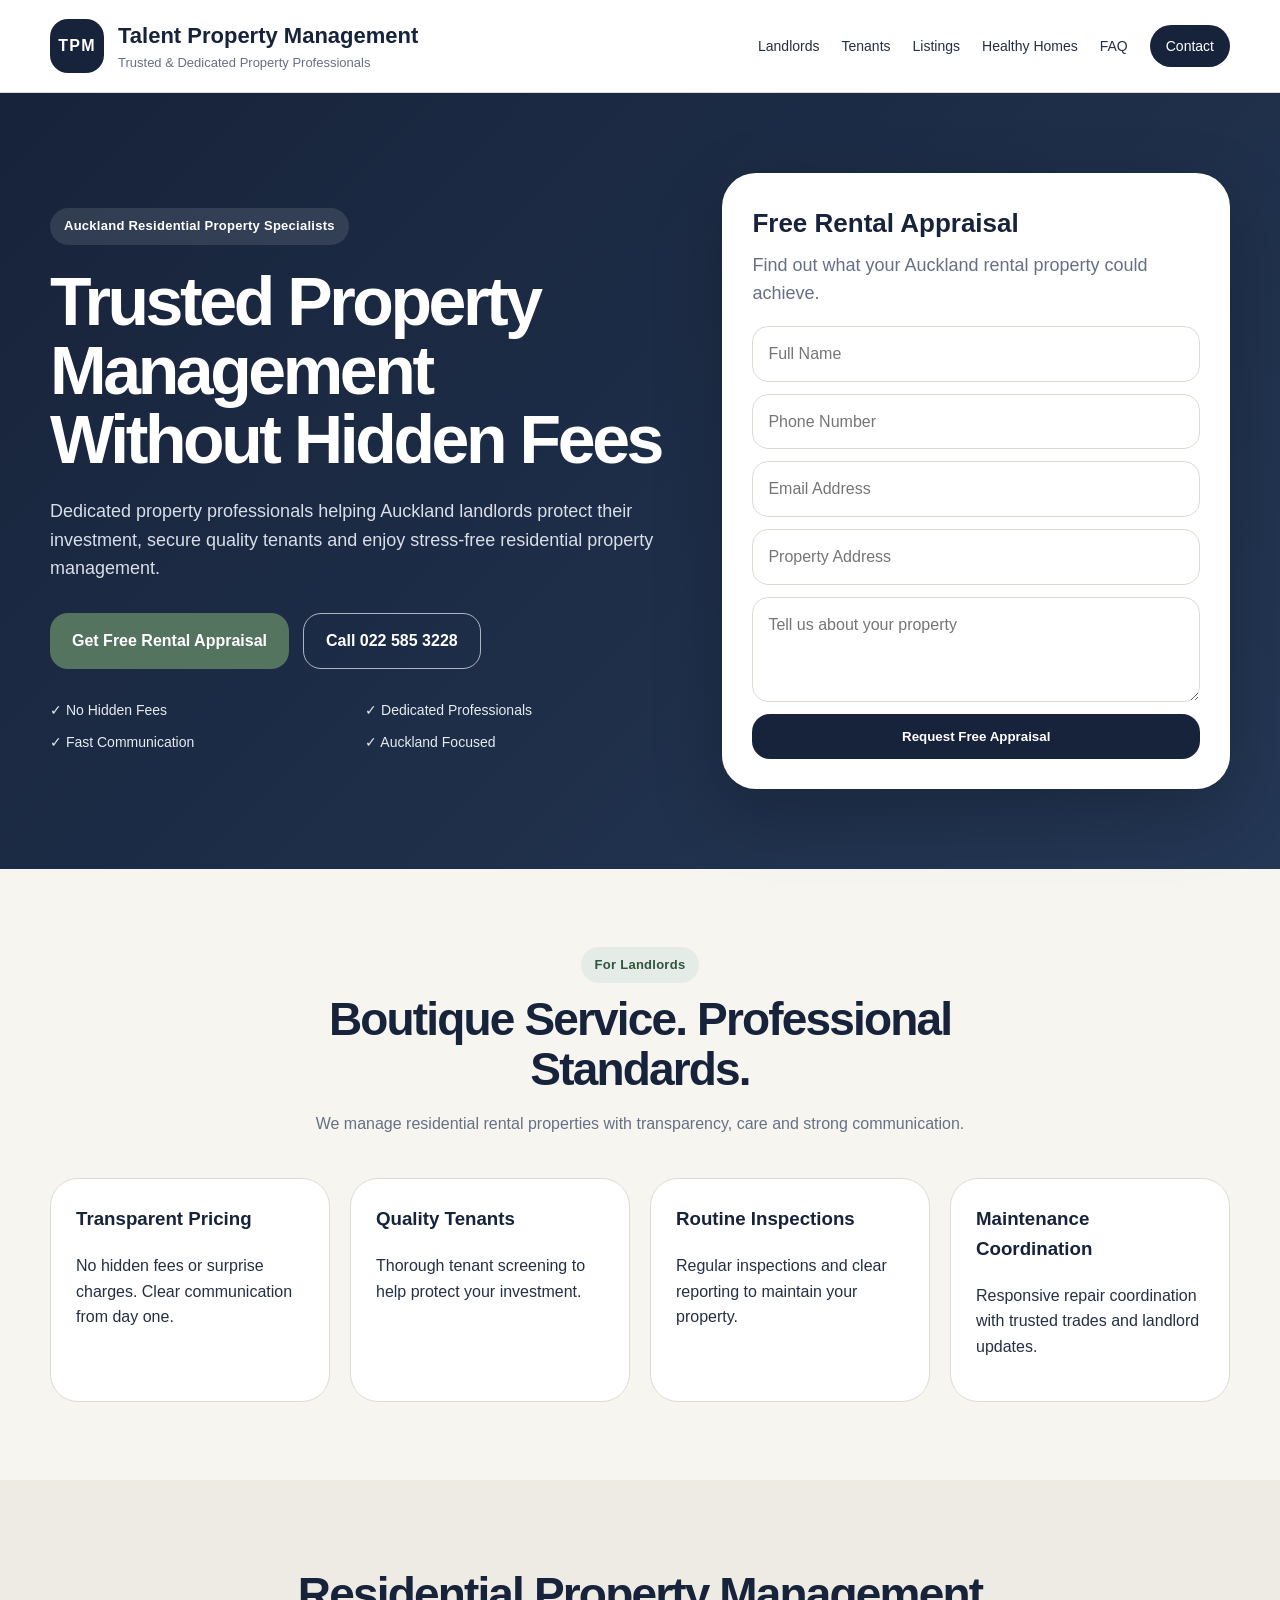
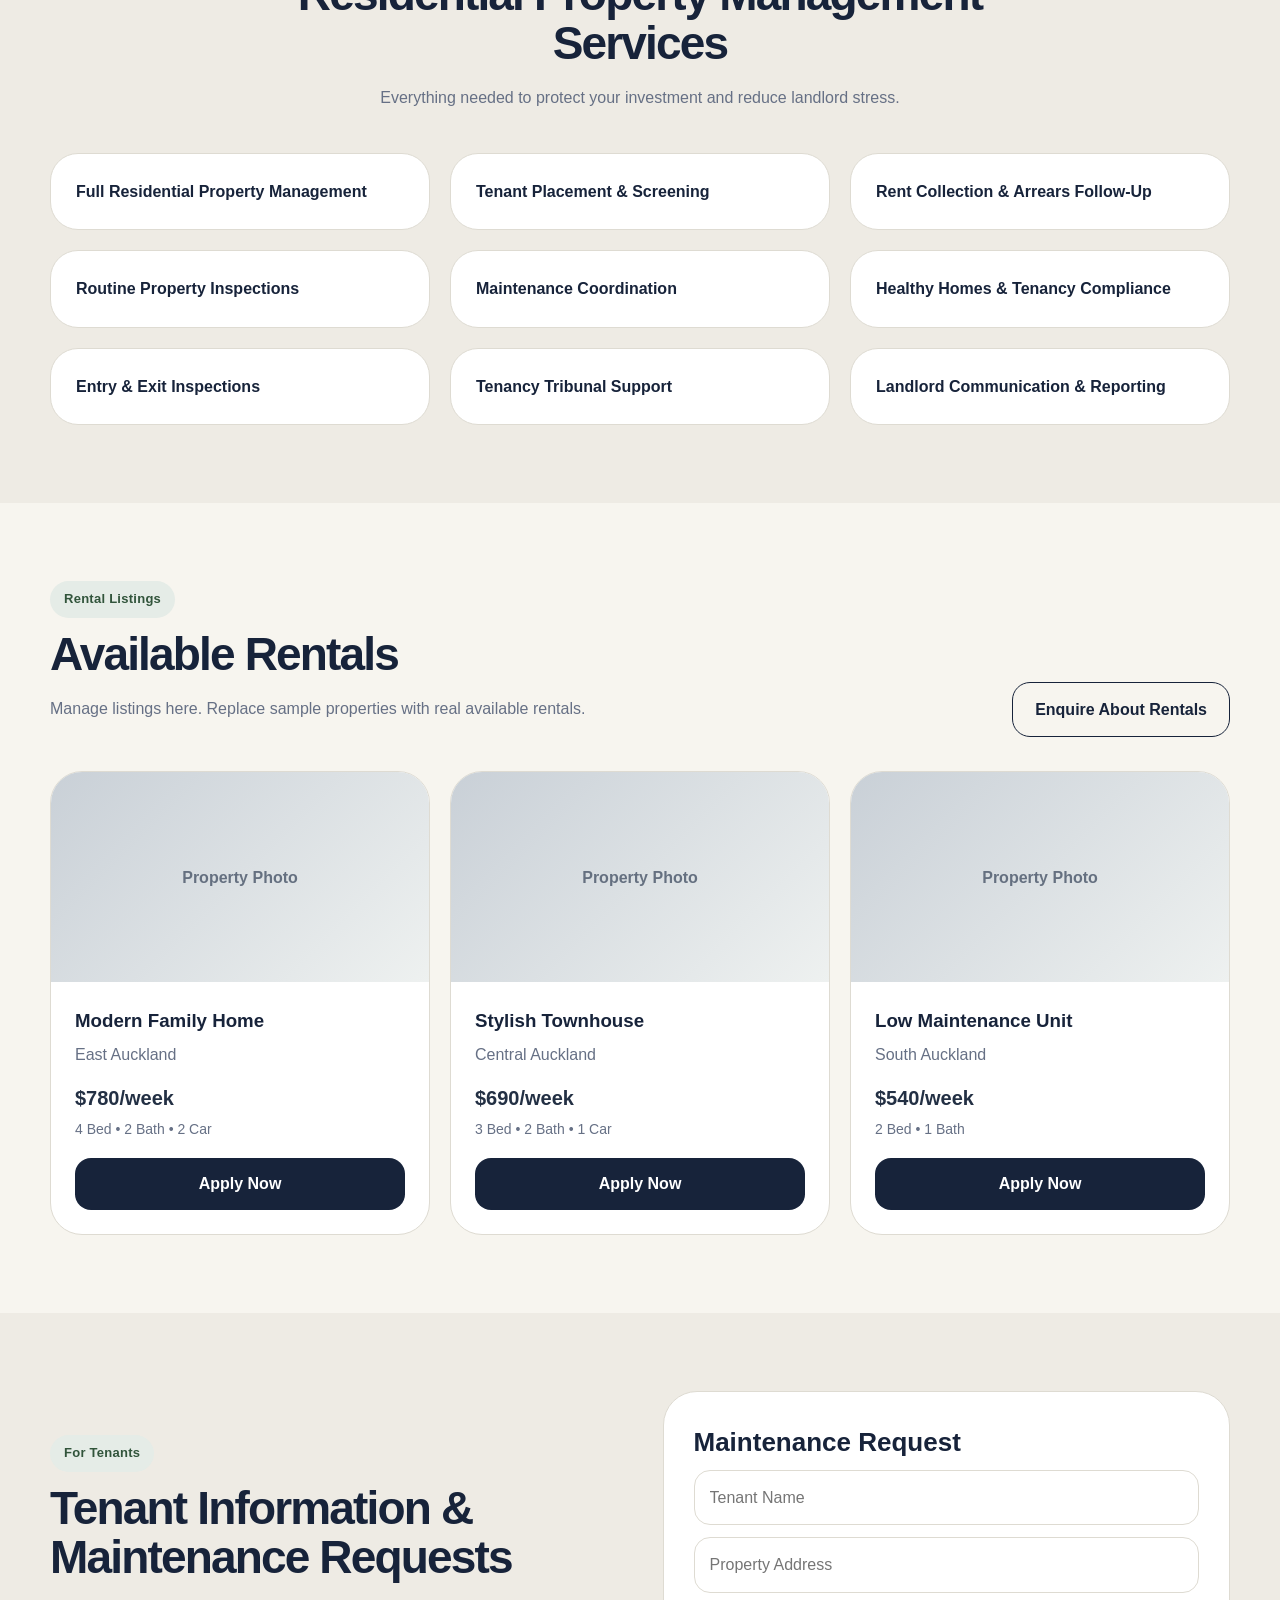
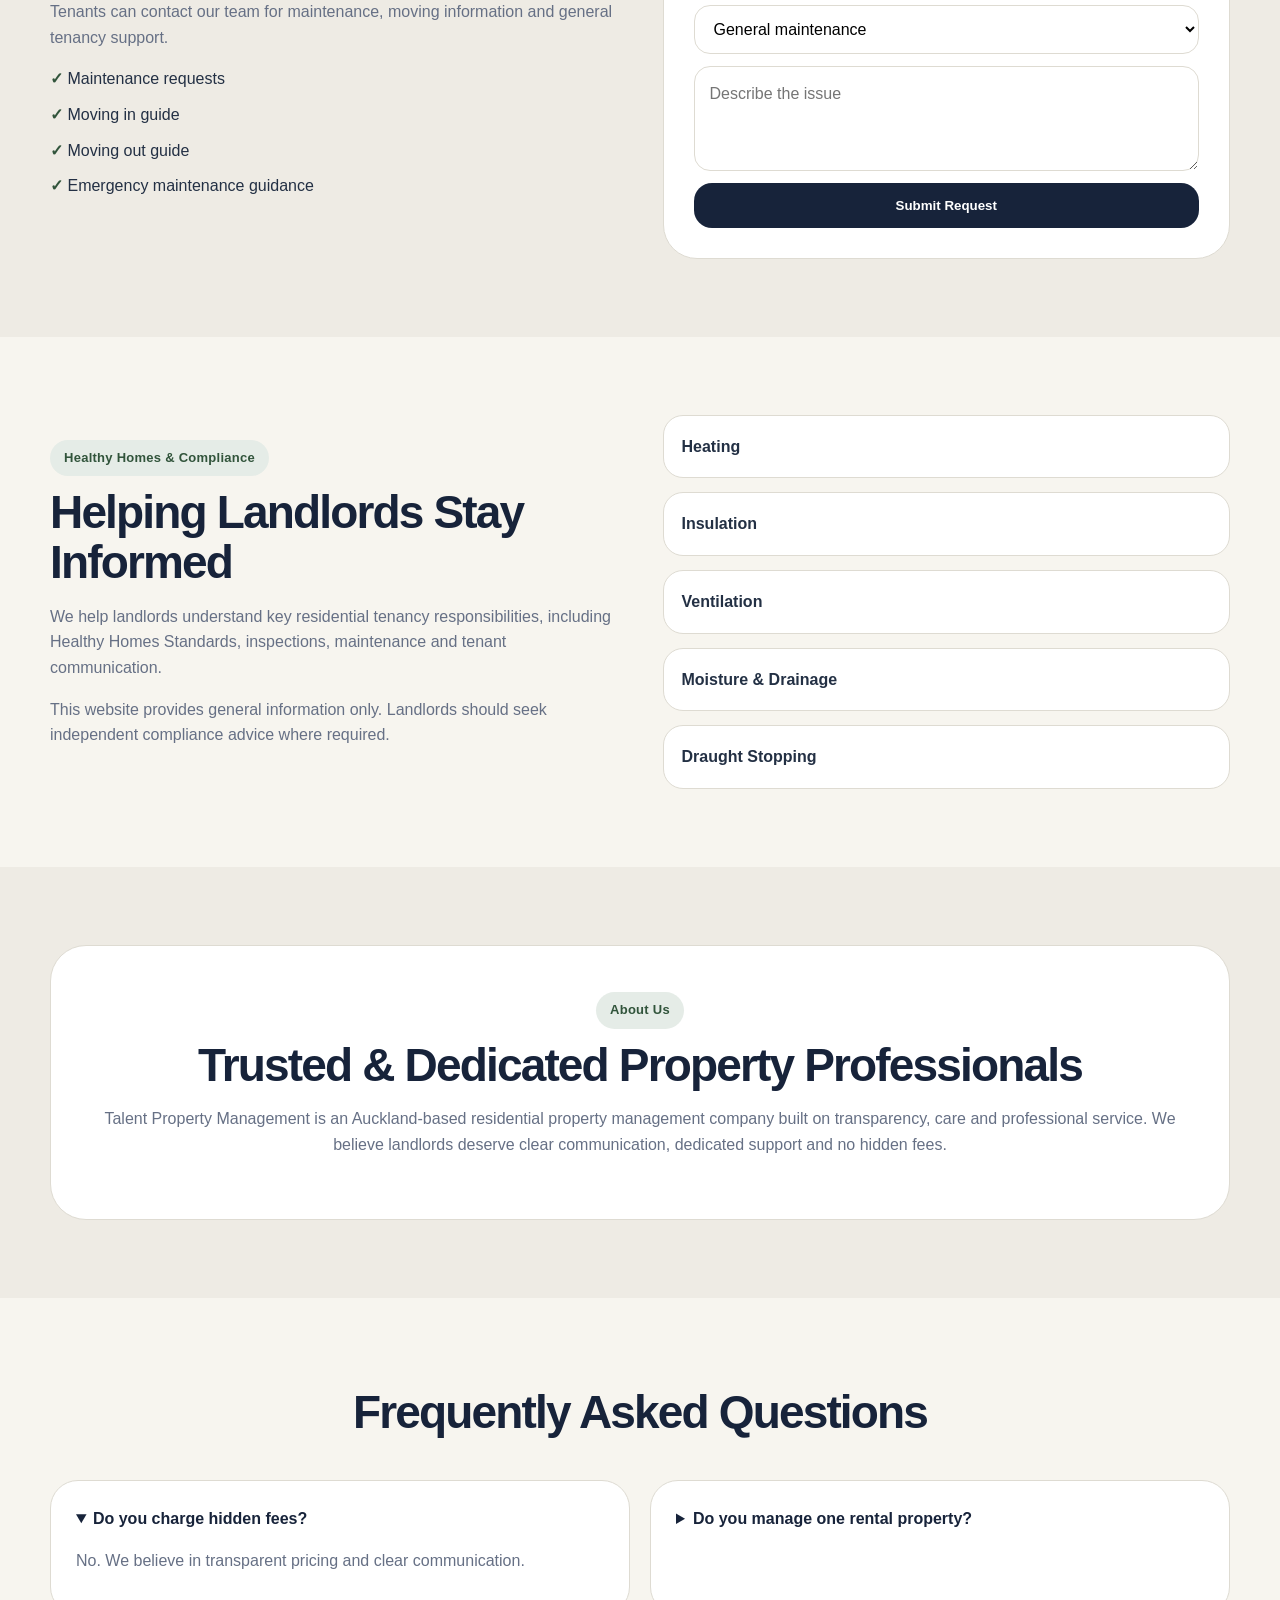
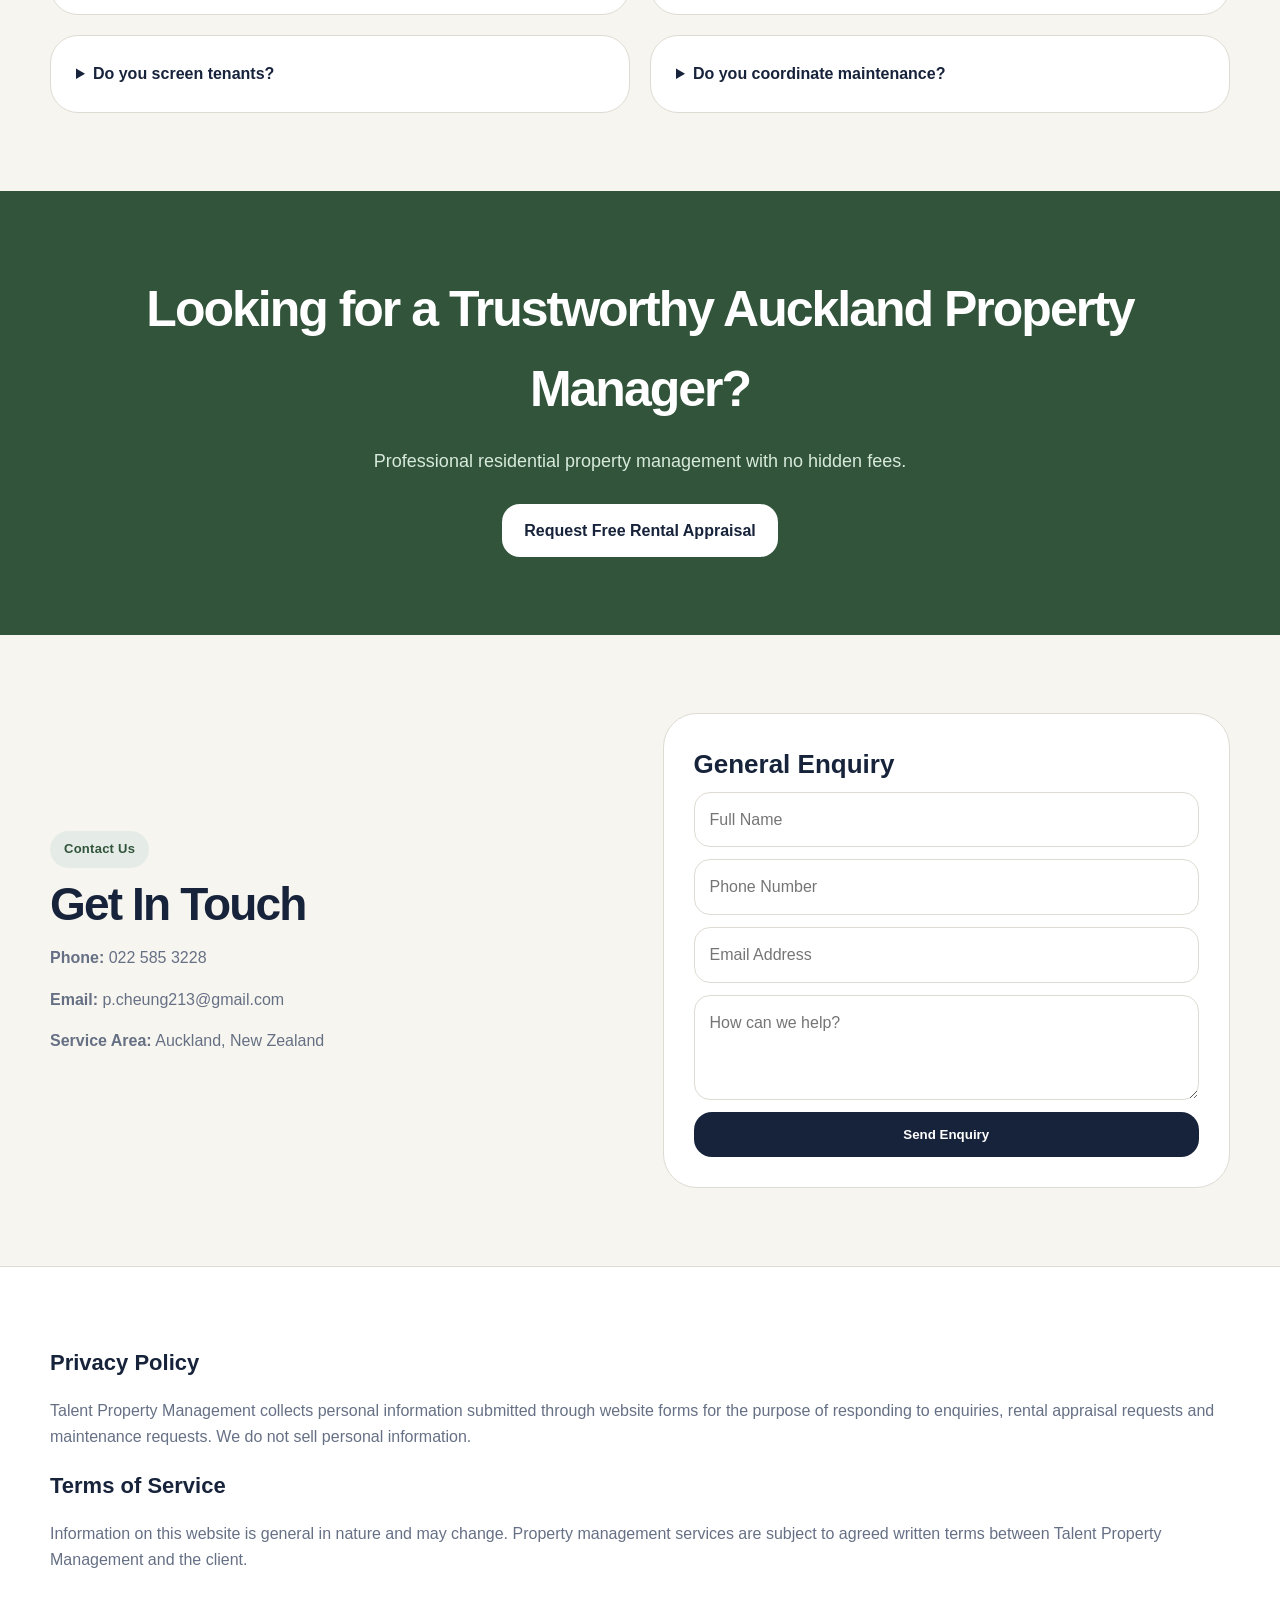
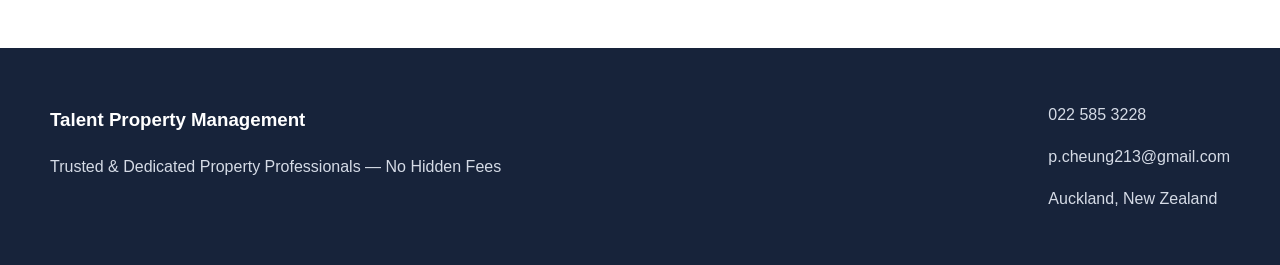
==== index.html @ aa966982 "Add files via upload" ====
<!DOCTYPE html>
<html lang="en-NZ">
<head>
  <meta charset="UTF-8" />
  <meta name="viewport" content="width=device-width, initial-scale=1.0" />
  <title>Talent Property Management | Auckland Residential Property Management</title>
  <meta name="description" content="Talent Property Management offers boutique, trustworthy and professional residential property management in Auckland with no hidden fees." />
  <meta name="keywords" content="Auckland property management, residential property management Auckland, property managers Auckland, rental management Auckland, landlord services Auckland" />
  <link rel="stylesheet" href="style.css" />
</head>
<body>
  <header class="site-header">
    <div class="container nav">
      <div class="brand">
        <div class="logo-mark">TPM</div>
        <div>
          <h1>Talent Property Management</h1>
          <p>Trusted & Dedicated Property Professionals</p>
        </div>
      </div>
      <nav>
        <a href="#landlords">Landlords</a>
        <a href="#tenants">Tenants</a>
        <a href="#listings">Listings</a>
        <a href="#healthy-homes">Healthy Homes</a>
        <a href="#faq">FAQ</a>
        <a href="#contact" class="nav-button">Contact</a>
      </nav>
    </div>
  </header>

  <main>
    <section class="hero">
      <div class="container hero-grid">
        <div class="hero-copy">
          <span class="eyebrow">Auckland Residential Property Specialists</span>
          <h2>Trusted Property Management Without Hidden Fees</h2>
          <p>Dedicated property professionals helping Auckland landlords protect their investment, secure quality tenants and enjoy stress-free residential property management.</p>
          <div class="hero-actions">
            <a class="primary-btn" href="#appraisal">Get Free Rental Appraisal</a>
            <a class="secondary-btn" href="tel:0225853228">Call 022 585 3228</a>
          </div>
          <div class="trust-grid">
            <span>✓ No Hidden Fees</span>
            <span>✓ Dedicated Professionals</span>
            <span>✓ Fast Communication</span>
            <span>✓ Auckland Focused</span>
          </div>
        </div>

        <div class="form-card" id="appraisal">
          <h3>Free Rental Appraisal</h3>
          <p>Find out what your Auckland rental property could achieve.</p>
          <form name="rental-appraisal" method="POST" data-netlify="true">
            <input type="hidden" name="form-name" value="rental-appraisal">
            <input name="name" placeholder="Full Name" required />
            <input name="phone" placeholder="Phone Number" required />
            <input name="email" type="email" placeholder="Email Address" required />
            <input name="address" placeholder="Property Address" />
            <textarea name="message" placeholder="Tell us about your property"></textarea>
            <button type="submit">Request Free Appraisal</button>
          </form>
        </div>
      </div>
    </section>

    <section class="section" id="landlords">
      <div class="container">
        <div class="section-heading">
          <span class="eyebrow dark">For Landlords</span>
          <h2>Boutique Service. Professional Standards.</h2>
          <p>We manage residential rental properties with transparency, care and strong communication.</p>
        </div>
        <div class="cards four">
          <article><h3>Transparent Pricing</h3><p>No hidden fees or surprise charges. Clear communication from day one.</p></article>
          <article><h3>Quality Tenants</h3><p>Thorough tenant screening to help protect your investment.</p></article>
          <article><h3>Routine Inspections</h3><p>Regular inspections and clear reporting to maintain your property.</p></article>
          <article><h3>Maintenance Coordination</h3><p>Responsive repair coordination with trusted trades and landlord updates.</p></article>
        </div>
      </div>
    </section>

    <section class="section muted">
      <div class="container">
        <div class="section-heading">
          <h2>Residential Property Management Services</h2>
          <p>Everything needed to protect your investment and reduce landlord stress.</p>
        </div>
        <div class="service-grid">
          <div>Full Residential Property Management</div>
          <div>Tenant Placement & Screening</div>
          <div>Rent Collection & Arrears Follow-Up</div>
          <div>Routine Property Inspections</div>
          <div>Maintenance Coordination</div>
          <div>Healthy Homes & Tenancy Compliance</div>
          <div>Entry & Exit Inspections</div>
          <div>Tenancy Tribunal Support</div>
          <div>Landlord Communication & Reporting</div>
        </div>
      </div>
    </section>

    <section class="section" id="listings">
      <div class="container">
        <div class="split-heading">
          <div>
            <span class="eyebrow dark">Rental Listings</span>
            <h2>Available Rentals</h2>
            <p>Manage listings here. Replace sample properties with real available rentals.</p>
          </div>
          <a class="outline-btn" href="#contact">Enquire About Rentals</a>
        </div>

        <div class="listing-grid">
          <article class="listing-card">
            <div class="listing-image">Property Photo</div>
            <div class="listing-content">
              <h3>Modern Family Home</h3>
              <p>East Auckland</p>
              <strong>$780/week</strong>
              <span>4 Bed • 2 Bath • 2 Car</span>
              <a href="mailto:p.cheung213@gmail.com?subject=Rental Application - Modern Family Home">Apply Now</a>
            </div>
          </article>
          <article class="listing-card">
            <div class="listing-image">Property Photo</div>
            <div class="listing-content">
              <h3>Stylish Townhouse</h3>
              <p>Central Auckland</p>
              <strong>$690/week</strong>
              <span>3 Bed • 2 Bath • 1 Car</span>
              <a href="mailto:p.cheung213@gmail.com?subject=Rental Application - Stylish Townhouse">Apply Now</a>
            </div>
          </article>
          <article class="listing-card">
            <div class="listing-image">Property Photo</div>
            <div class="listing-content">
              <h3>Low Maintenance Unit</h3>
              <p>South Auckland</p>
              <strong>$540/week</strong>
              <span>2 Bed • 1 Bath</span>
              <a href="mailto:p.cheung213@gmail.com?subject=Rental Application - Low Maintenance Unit">Apply Now</a>
            </div>
          </article>
        </div>
      </div>
    </section>

    <section class="section muted" id="tenants">
      <div class="container two-col">
        <div>
          <span class="eyebrow dark">For Tenants</span>
          <h2>Tenant Information & Maintenance Requests</h2>
          <p>Tenants can contact our team for maintenance, moving information and general tenancy support.</p>
          <ul class="check-list">
            <li>Maintenance requests</li>
            <li>Moving in guide</li>
            <li>Moving out guide</li>
            <li>Emergency maintenance guidance</li>
          </ul>
        </div>
        <div class="form-card light">
          <h3>Maintenance Request</h3>
          <form name="maintenance-request" method="POST" data-netlify="true">
            <input type="hidden" name="form-name" value="maintenance-request">
            <input name="tenant-name" placeholder="Tenant Name" required />
            <input name="property-address" placeholder="Property Address" required />
            <select name="urgency">
              <option>General maintenance</option>
              <option>Urgent</option>
              <option>Emergency</option>
            </select>
            <textarea name="issue" placeholder="Describe the issue"></textarea>
            <button type="submit">Submit Request</button>
          </form>
        </div>
      </div>
    </section>

    <section class="section" id="healthy-homes">
      <div class="container two-col">
        <div>
          <span class="eyebrow dark">Healthy Homes & Compliance</span>
          <h2>Helping Landlords Stay Informed</h2>
          <p>We help landlords understand key residential tenancy responsibilities, including Healthy Homes Standards, inspections, maintenance and tenant communication.</p>
          <p class="small-note">This website provides general information only. Landlords should seek independent compliance advice where required.</p>
        </div>
        <div class="compliance-list">
          <div>Heating</div>
          <div>Insulation</div>
          <div>Ventilation</div>
          <div>Moisture & Drainage</div>
          <div>Draught Stopping</div>
        </div>
      </div>
    </section>

    <section class="section muted" id="about">
      <div class="container about-box">
        <span class="eyebrow dark">About Us</span>
        <h2>Trusted & Dedicated Property Professionals</h2>
        <p>Talent Property Management is an Auckland-based residential property management company built on transparency, care and professional service. We believe landlords deserve clear communication, dedicated support and no hidden fees.</p>
      </div>
    </section>

    <section class="section" id="faq">
      <div class="container">
        <div class="section-heading">
          <h2>Frequently Asked Questions</h2>
        </div>
        <div class="faq-grid">
          <details open><summary>Do you charge hidden fees?</summary><p>No. We believe in transparent pricing and clear communication.</p></details>
          <details><summary>Do you manage one rental property?</summary><p>Yes. We work with single-property landlords and investors with multiple properties.</p></details>
          <details><summary>Do you screen tenants?</summary><p>Yes. We can assist with tenant screening, reference checking and tenancy setup.</p></details>
          <details><summary>Do you coordinate maintenance?</summary><p>Yes. We coordinate maintenance requests and keep landlords informed.</p></details>
        </div>
      </div>
    </section>

    <section class="cta">
      <div class="container">
        <h2>Looking for a Trustworthy Auckland Property Manager?</h2>
        <p>Professional residential property management with no hidden fees.</p>
        <a class="primary-btn light-btn" href="#appraisal">Request Free Rental Appraisal</a>
      </div>
    </section>

    <section class="section" id="contact">
      <div class="container two-col">
        <div>
          <span class="eyebrow dark">Contact Us</span>
          <h2>Get In Touch</h2>
          <p><strong>Phone:</strong> <a href="tel:0225853228">022 585 3228</a></p>
          <p><strong>Email:</strong> <a href="mailto:p.cheung213@gmail.com">p.cheung213@gmail.com</a></p>
          <p><strong>Service Area:</strong> Auckland, New Zealand</p>
        </div>
        <div class="form-card light">
          <h3>General Enquiry</h3>
          <form name="general-enquiry" method="POST" data-netlify="true">
            <input type="hidden" name="form-name" value="general-enquiry">
            <input name="name" placeholder="Full Name" required />
            <input name="phone" placeholder="Phone Number" />
            <input name="email" type="email" placeholder="Email Address" required />
            <textarea name="message" placeholder="How can we help?"></textarea>
            <button type="submit">Send Enquiry</button>
          </form>
        </div>
      </div>
    </section>

    <section class="legal">
      <div class="container">
        <h2>Privacy Policy</h2>
        <p>Talent Property Management collects personal information submitted through website forms for the purpose of responding to enquiries, rental appraisal requests and maintenance requests. We do not sell personal information.</p>
        <h2>Terms of Service</h2>
        <p>Information on this website is general in nature and may change. Property management services are subject to agreed written terms between Talent Property Management and the client.</p>
      </div>
    </section>
  </main>

  <footer>
    <div class="container footer-grid">
      <div>
        <h3>Talent Property Management</h3>
        <p>Trusted & Dedicated Property Professionals — No Hidden Fees</p>
      </div>
      <div>
        <p><a href="tel:0225853228">022 585 3228</a></p>
        <p><a href="mailto:p.cheung213@gmail.com">p.cheung213@gmail.com</a></p>
        <p>Auckland, New Zealand</p>
      </div>
    </div>
  </footer>
</body>
</html>
---- style.css ----
:root {
  --navy: #17233a;
  --navy-soft: #243755;
  --green: #55745f;
  --green-dark: #31543b;
  --cream: #f7f5ef;
  --stone: #eeebe4;
  --text: #233044;
  --muted: #667085;
  --white: #ffffff;
  --border: #dedbd2;
}

* { box-sizing: border-box; }

html { scroll-behavior: smooth; }

body {
  margin: 0;
  font-family: Arial, Helvetica, sans-serif;
  color: var(--text);
  background: var(--cream);
  line-height: 1.6;
}

a { color: inherit; text-decoration: none; }

.container {
  width: min(1180px, calc(100% - 40px));
  margin: 0 auto;
}

.site-header {
  background: rgba(255,255,255,.96);
  backdrop-filter: blur(14px);
  border-bottom: 1px solid var(--border);
  position: sticky;
  top: 0;
  z-index: 10;
}

.nav {
  display: flex;
  align-items: center;
  justify-content: space-between;
  padding: 18px 0;
  gap: 30px;
}

.brand { display: flex; gap: 14px; align-items: center; }

.logo-mark {
  width: 54px;
  height: 54px;
  background: var(--navy);
  color: white;
  border-radius: 18px;
  display: grid;
  place-items: center;
  font-weight: 700;
  letter-spacing: .08em;
}

.brand h1 { font-size: 22px; margin: 0; color: var(--navy); }
.brand p { margin: 0; font-size: 13px; color: var(--muted); }

nav { display: flex; gap: 22px; align-items: center; font-size: 14px; }
.nav-button {
  background: var(--navy);
  color: white;
  padding: 10px 16px;
  border-radius: 999px;
}

.hero {
  background: linear-gradient(135deg, var(--navy), var(--navy-soft));
  color: white;
  padding: 80px 0;
}

.hero-grid {
  display: grid;
  grid-template-columns: 1.1fr .9fr;
  gap: 52px;
  align-items: center;
}

.eyebrow {
  display: inline-block;
  background: rgba(255,255,255,.11);
  color: inherit;
  padding: 8px 14px;
  border-radius: 999px;
  font-size: 13px;
  font-weight: 700;
  letter-spacing: .02em;
}

.eyebrow.dark {
  background: #e5ece7;
  color: var(--green-dark);
}

.hero h2 {
  font-size: clamp(42px, 6vw, 68px);
  line-height: 1.02;
  margin: 22px 0;
  letter-spacing: -0.05em;
}

.hero p {
  color: #d9dee8;
  font-size: 18px;
  max-width: 620px;
}

.hero-actions {
  display: flex;
  gap: 14px;
  flex-wrap: wrap;
  margin: 30px 0;
}

.primary-btn, .secondary-btn, .outline-btn {
  display: inline-flex;
  align-items: center;
  justify-content: center;
  padding: 14px 22px;
  border-radius: 18px;
  font-weight: 700;
}

.primary-btn { background: var(--green); color: white; }
.secondary-btn { border: 1px solid rgba(255,255,255,.65); color: white; }
.outline-btn { border: 1px solid var(--navy); color: var(--navy); }

.trust-grid {
  display: grid;
  grid-template-columns: repeat(2, minmax(160px,1fr));
  gap: 10px;
  color: #e7eaf0;
  font-size: 14px;
}

.form-card {
  background: white;
  color: var(--text);
  padding: 30px;
  border-radius: 34px;
  box-shadow: 0 24px 70px rgba(0,0,0,.22);
}

.form-card.light { box-shadow: none; border: 1px solid var(--border); }

.form-card h3 { margin: 0 0 6px; font-size: 26px; color: var(--navy); }
.form-card p { color: var(--muted); margin: 0 0 18px; }

form { display: grid; gap: 12px; }

input, textarea, select {
  width: 100%;
  padding: 14px 15px;
  border: 1px solid var(--border);
  border-radius: 16px;
  font: inherit;
  background: white;
}

textarea { min-height: 105px; resize: vertical; }

button {
  border: 0;
  background: var(--navy);
  color: white;
  padding: 15px 18px;
  border-radius: 18px;
  font-weight: 700;
  cursor: pointer;
}

.section { padding: 78px 0; background: var(--cream); }
.section.muted { background: var(--stone); }

.section-heading {
  max-width: 760px;
  text-align: center;
  margin: 0 auto 42px;
}

.section-heading h2, .split-heading h2, .two-col h2, .about-box h2 {
  font-size: clamp(32px, 4vw, 46px);
  line-height: 1.08;
  margin: 12px 0;
  color: var(--navy);
  letter-spacing: -0.04em;
}

.section-heading p, .split-heading p, .two-col p, .about-box p { color: var(--muted); }

.cards, .service-grid, .listing-grid, .faq-grid {
  display: grid;
  gap: 20px;
}

.cards.four { grid-template-columns: repeat(4, 1fr); }

.cards article, .service-grid div, details {
  background: white;
  border: 1px solid var(--border);
  border-radius: 28px;
  padding: 25px;
}

.cards h3 { margin-top: 0; color: var(--navy); }

.service-grid { grid-template-columns: repeat(3, 1fr); }
.service-grid div { font-weight: 700; color: var(--navy); }

.split-heading {
  display: flex;
  justify-content: space-between;
  align-items: end;
  gap: 20px;
  margin-bottom: 34px;
}

.listing-grid { grid-template-columns: repeat(3, 1fr); }

.listing-card {
  background: white;
  border: 1px solid var(--border);
  border-radius: 32px;
  overflow: hidden;
}

.listing-image {
  height: 210px;
  background: linear-gradient(135deg, #c9d0d7, #eef1f0);
  display: grid;
  place-items: center;
  color: #657080;
  font-weight: 700;
}

.listing-content { padding: 24px; }
.listing-content h3 { margin: 0; color: var(--navy); }
.listing-content p { color: var(--muted); margin: 6px 0 14px; }
.listing-content strong { display: block; font-size: 20px; margin-bottom: 4px; }
.listing-content span { display: block; color: var(--muted); font-size: 14px; }
.listing-content a {
  display: block;
  text-align: center;
  background: var(--navy);
  color: white;
  margin-top: 18px;
  padding: 13px;
  border-radius: 16px;
  font-weight: 700;
}

.two-col {
  display: grid;
  grid-template-columns: 1fr 1fr;
  gap: 45px;
  align-items: center;
}

.check-list { padding: 0; list-style: none; }
.check-list li { margin: 10px 0; }
.check-list li::before { content: "✓ "; color: var(--green-dark); font-weight: 700; }

.compliance-list {
  display: grid;
  gap: 14px;
}

.compliance-list div {
  background: white;
  border: 1px solid var(--border);
  border-radius: 20px;
  padding: 18px;
  font-weight: 700;
}

.about-box {
  background: white;
  border: 1px solid var(--border);
  border-radius: 36px;
  padding: 46px;
  text-align: center;
}

.faq-grid { grid-template-columns: 1fr 1fr; }
summary { cursor: pointer; font-weight: 700; color: var(--navy); }
details p { color: var(--muted); }

.cta {
  background: var(--green-dark);
  color: white;
  text-align: center;
  padding: 78px 0;
}

.cta h2 {
  font-size: clamp(32px,4vw,50px);
  margin: 0;
  letter-spacing: -0.04em;
}

.cta p { color: #d8eadc; font-size: 18px; }
.light-btn { background: white; color: var(--navy); margin-top: 10px; }

.legal {
  padding: 60px 0;
  background: white;
  border-top: 1px solid var(--border);
}

.legal h2 { color: var(--navy); font-size: 22px; }
.legal p { color: var(--muted); }

footer {
  background: var(--navy);
  color: white;
  padding: 38px 0;
}

.footer-grid {
  display: flex;
  justify-content: space-between;
  gap: 20px;
}

footer p { color: #d5dbe6; }

@media (max-width: 900px) {
  nav { display: none; }
  .hero-grid, .two-col { grid-template-columns: 1fr; }
  .cards.four, .service-grid, .listing-grid, .faq-grid { grid-template-columns: 1fr; }
  .split-heading, .footer-grid { flex-direction: column; align-items: start; }
  .hero { padding: 54px 0; }
  .form-card { padding: 22px; }
}
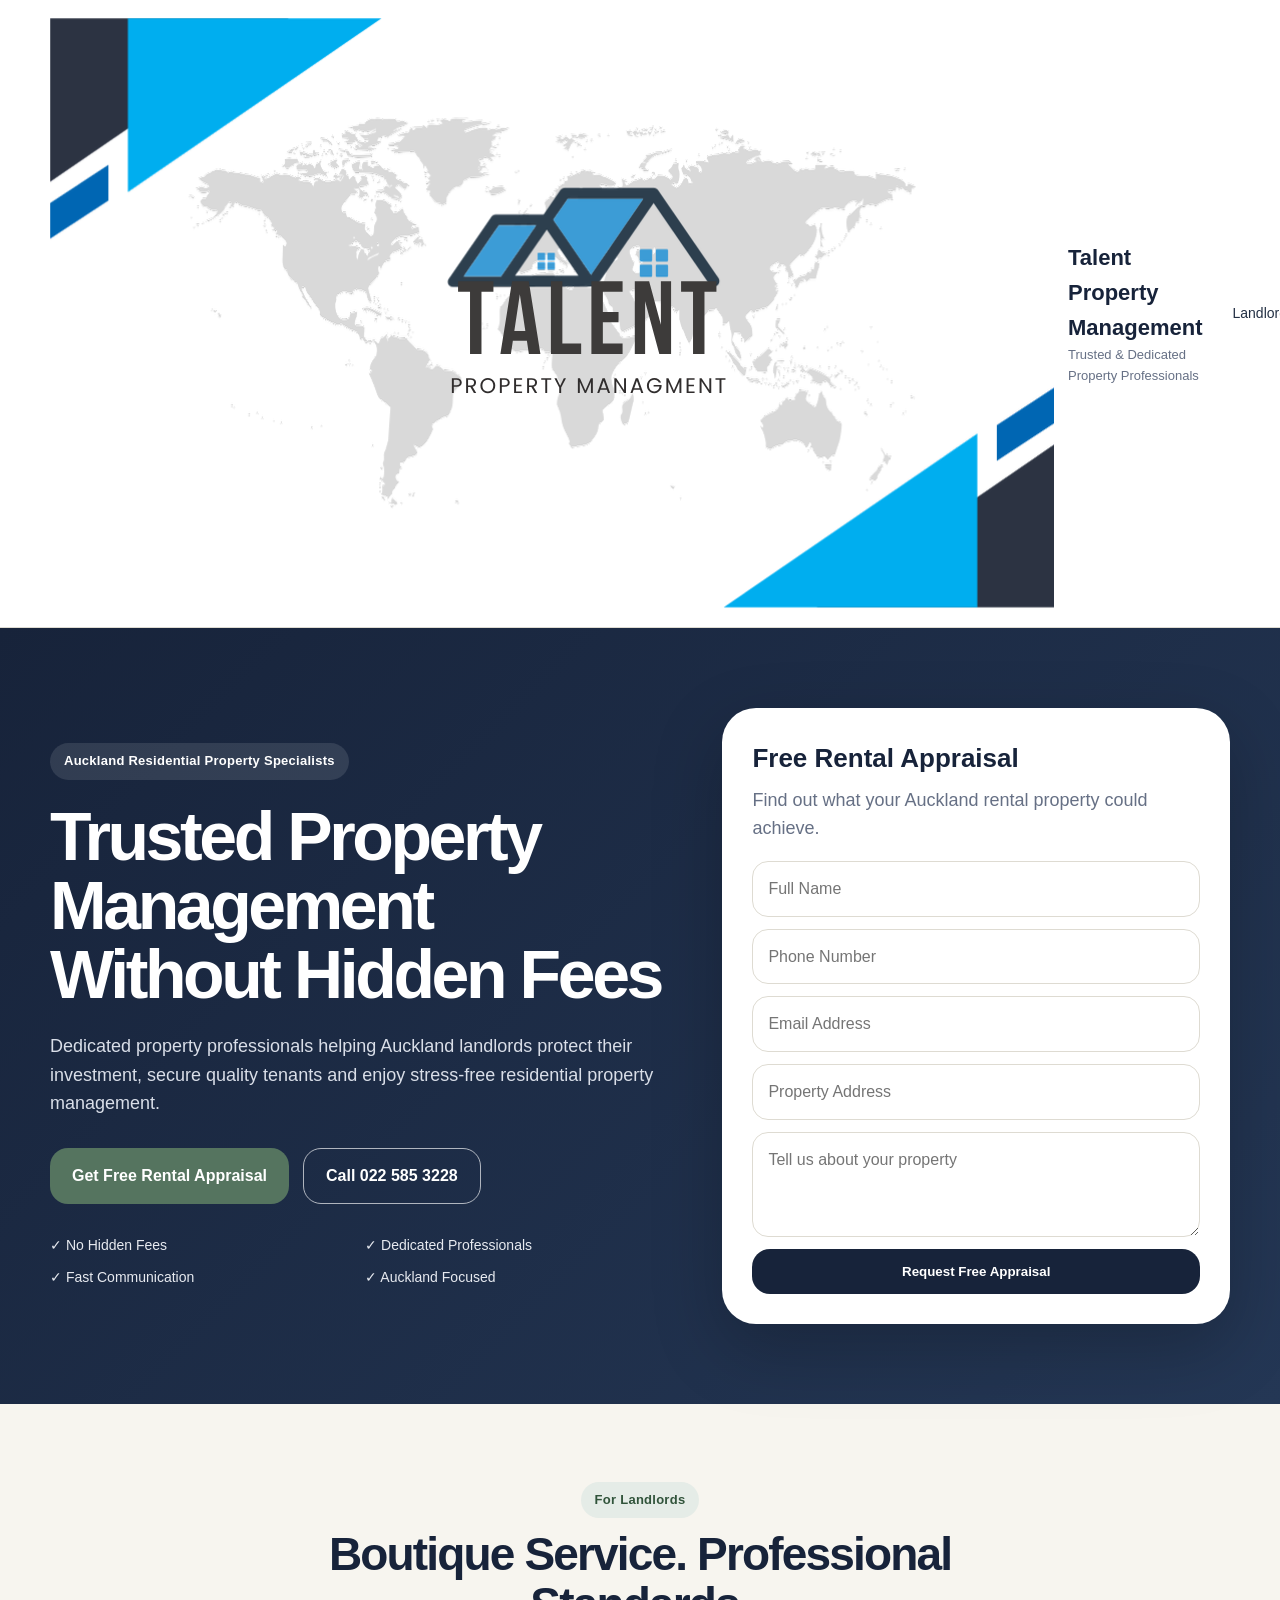
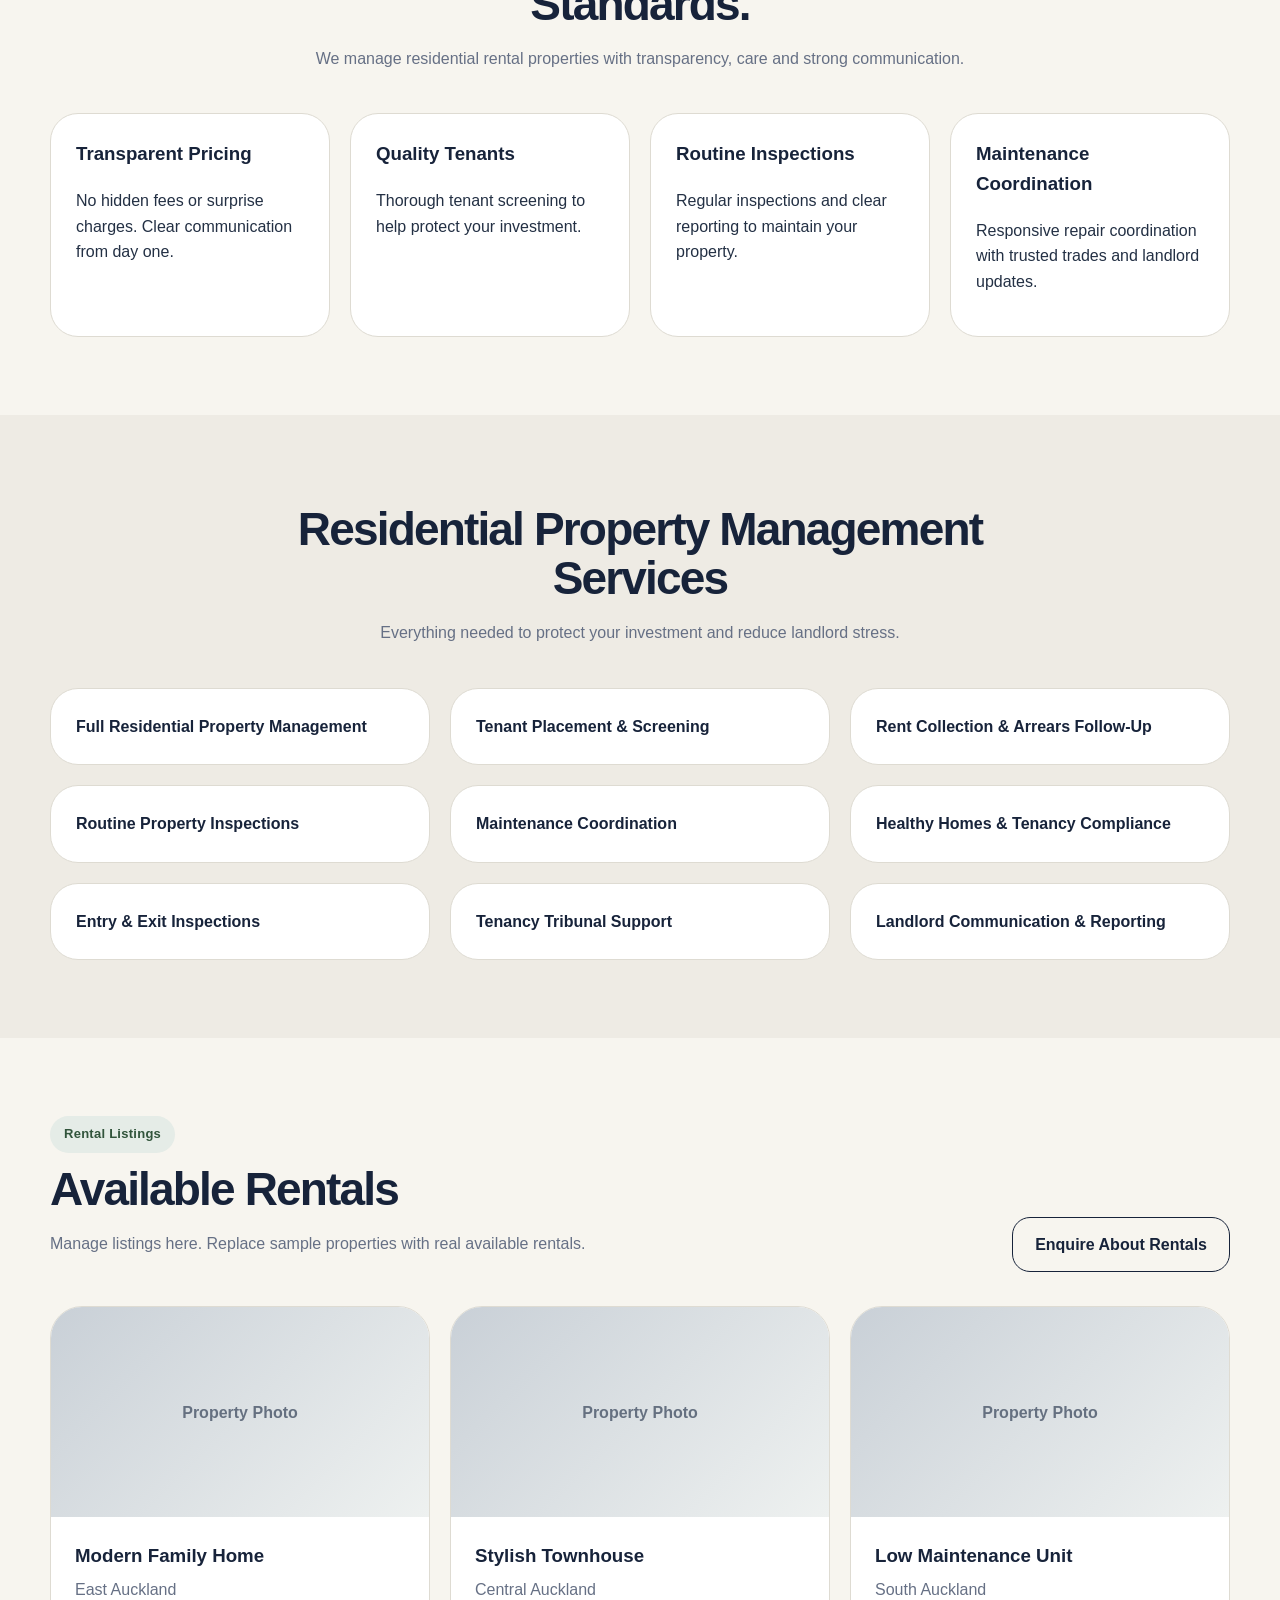
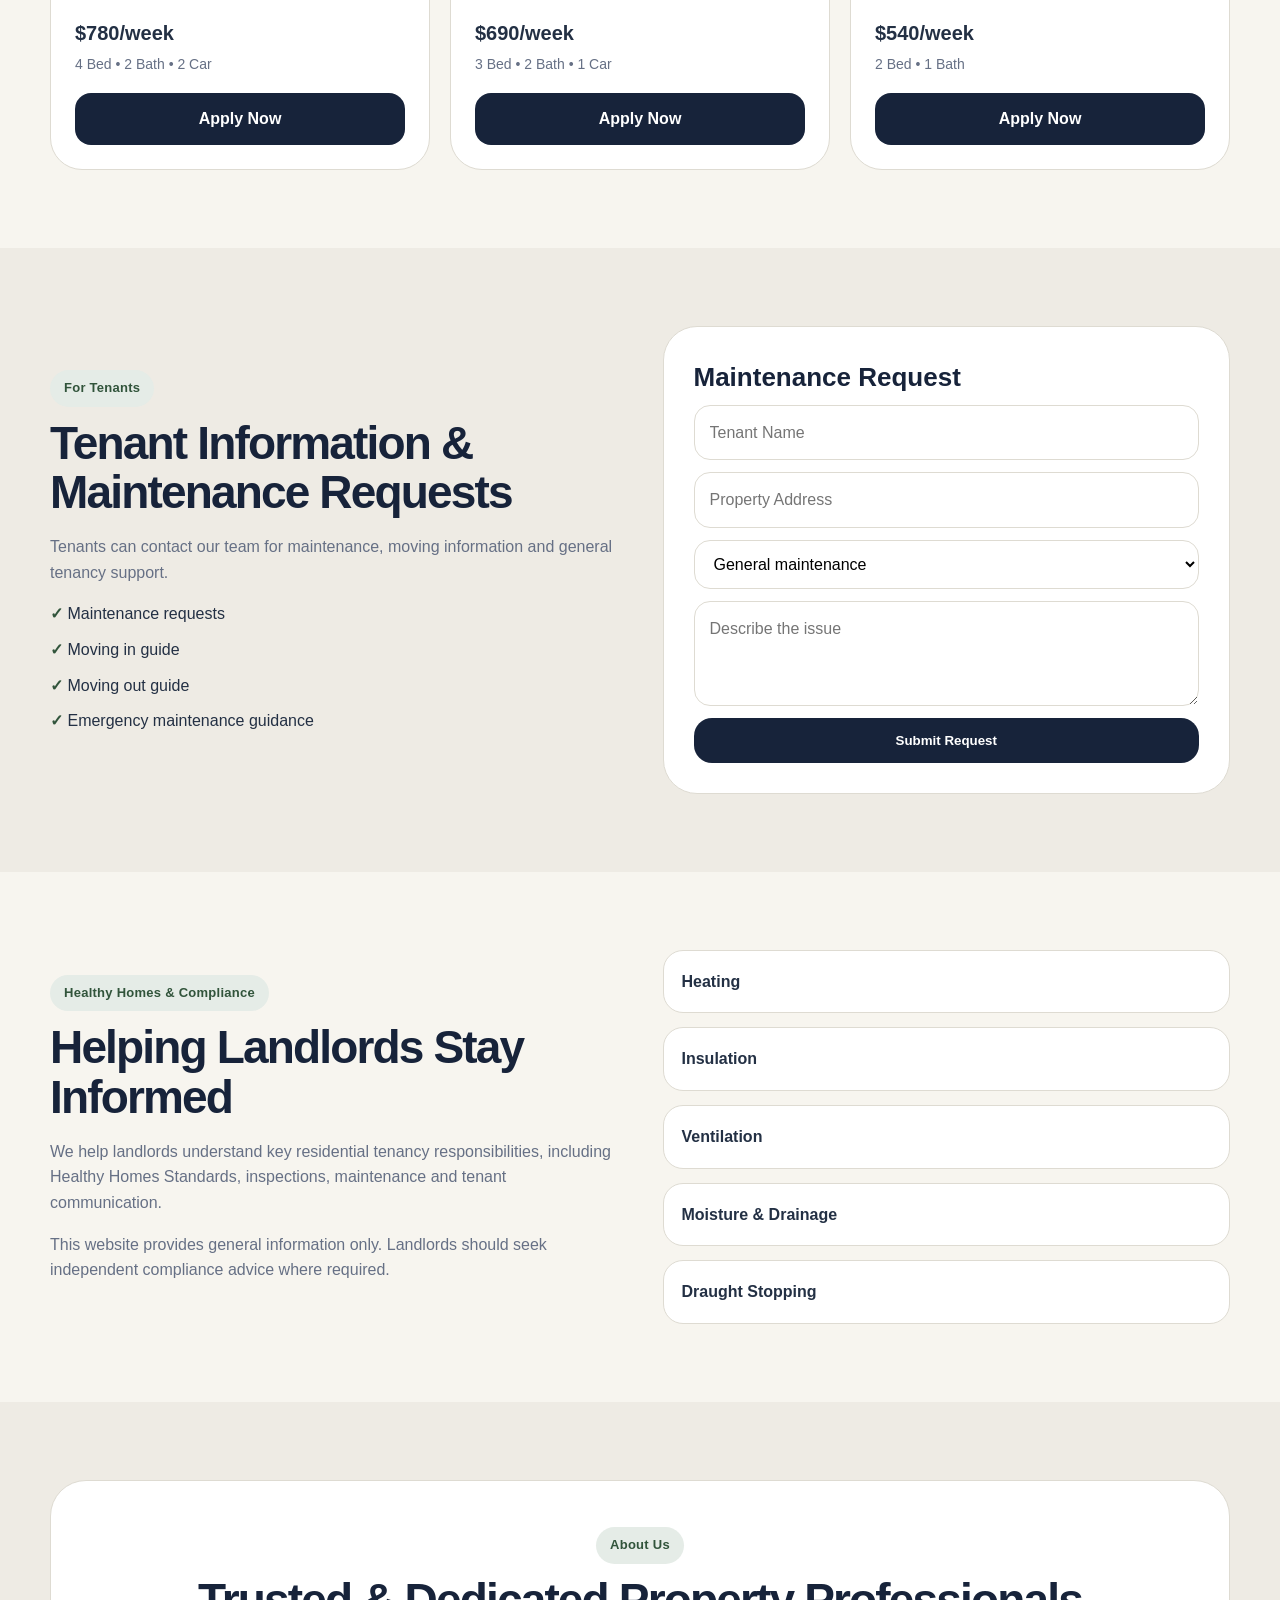
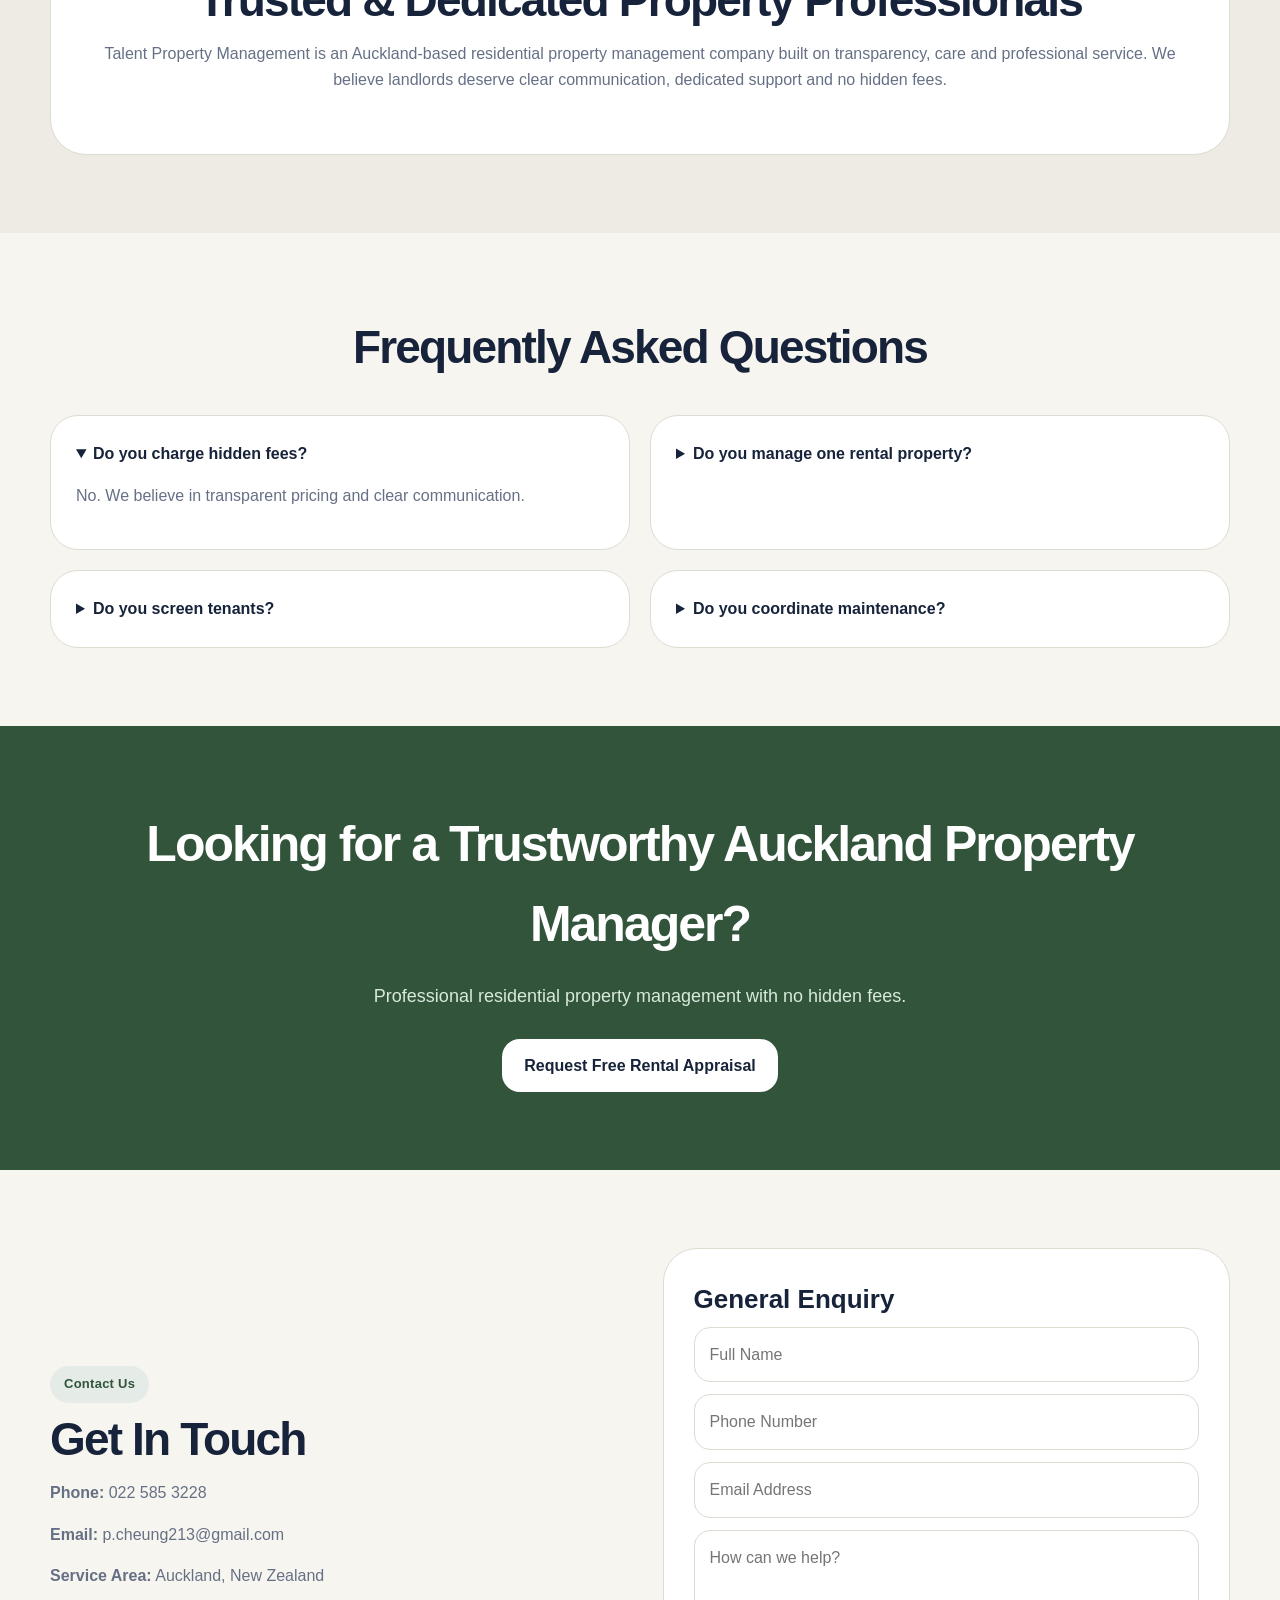
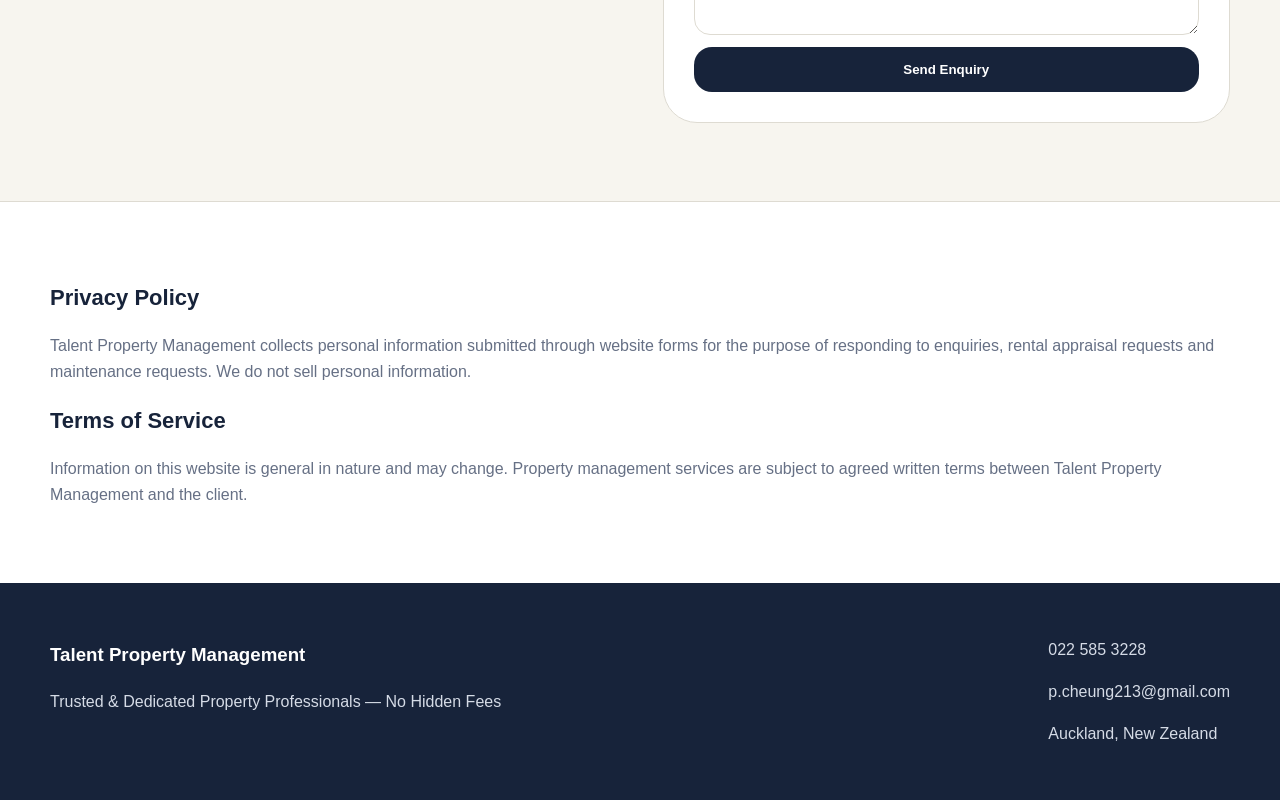
==== commit 12860b15: "Update index.html add logo" ====
--- a/index.html
+++ b/index.html
@@ -12,7 +12,7 @@
   <header class="site-header">
     <div class="container nav">
       <div class="brand">
-        <div class="logo-mark">TPM</div>
+        <img src="logo.png" alt="Talent Property Management Logo" class="logo-image">
         <div>
           <h1>Talent Property Management</h1>
           <p>Trusted & Dedicated Property Professionals</p>
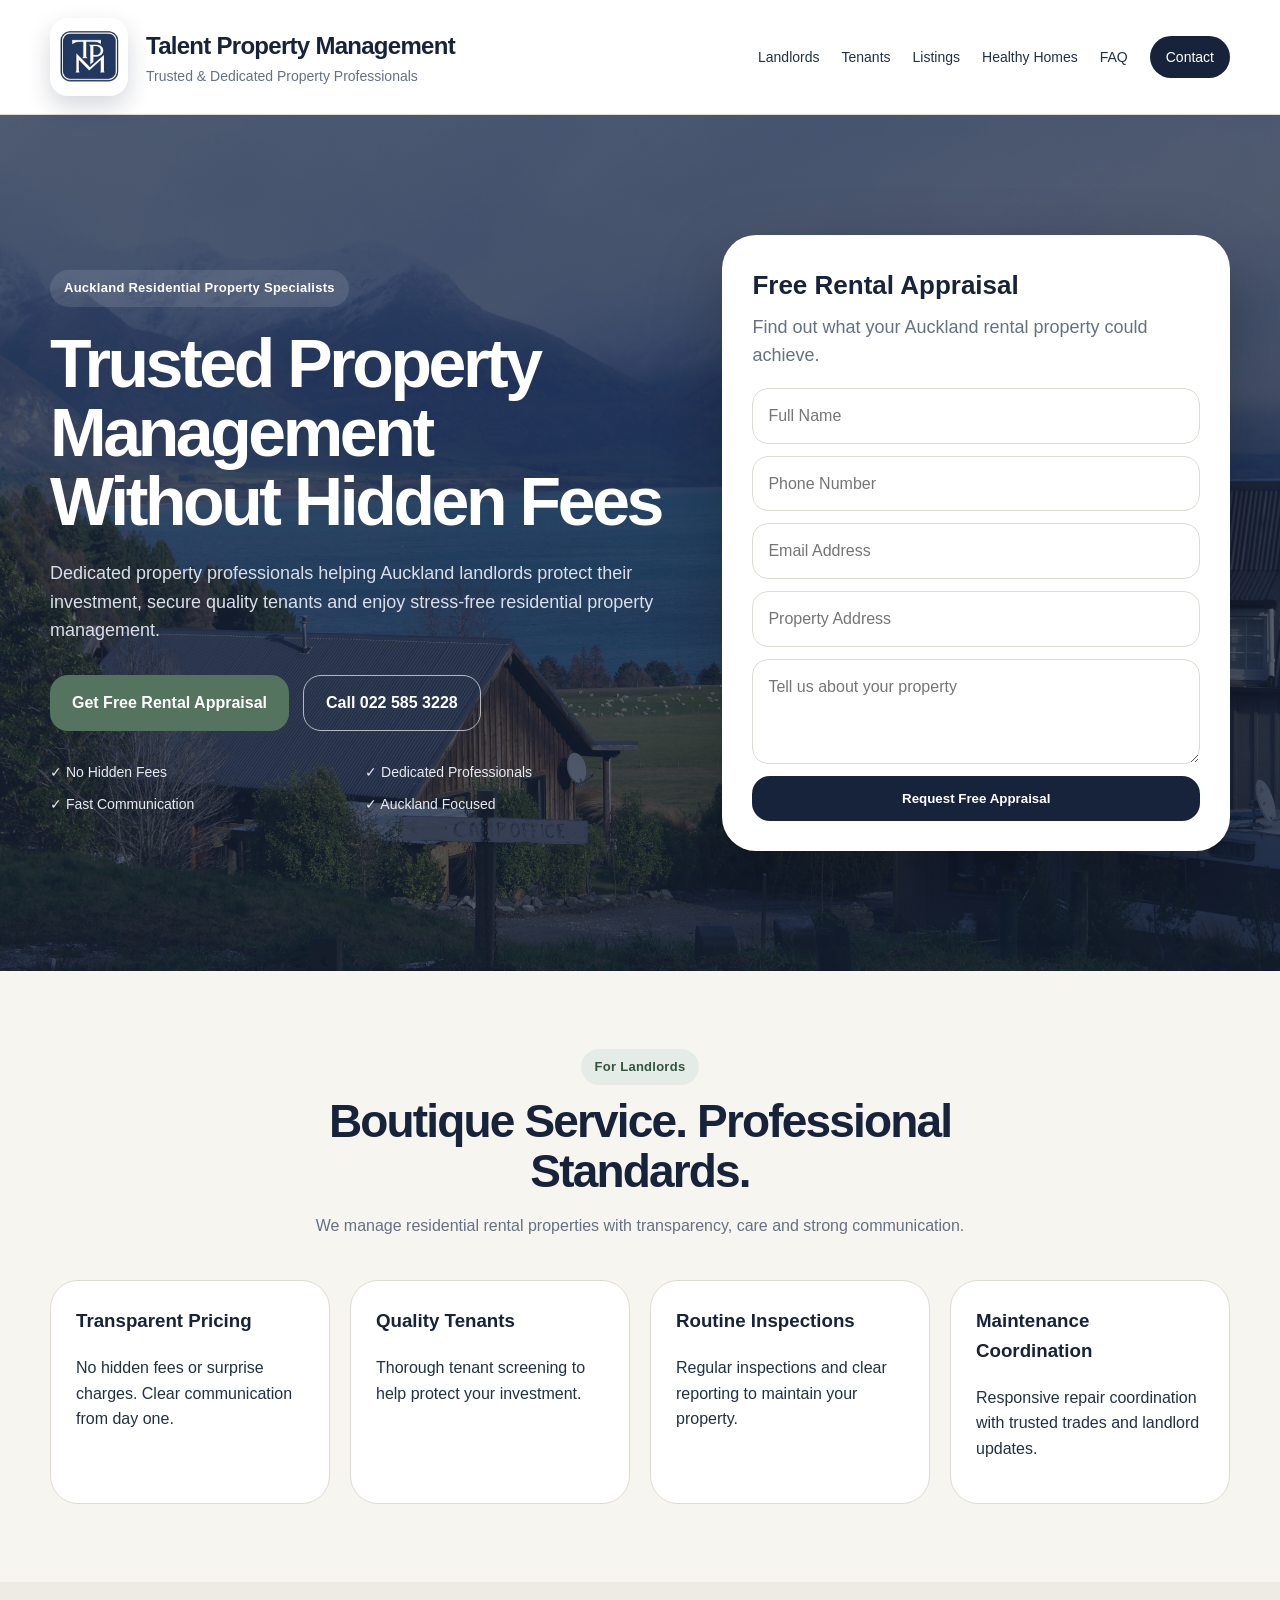
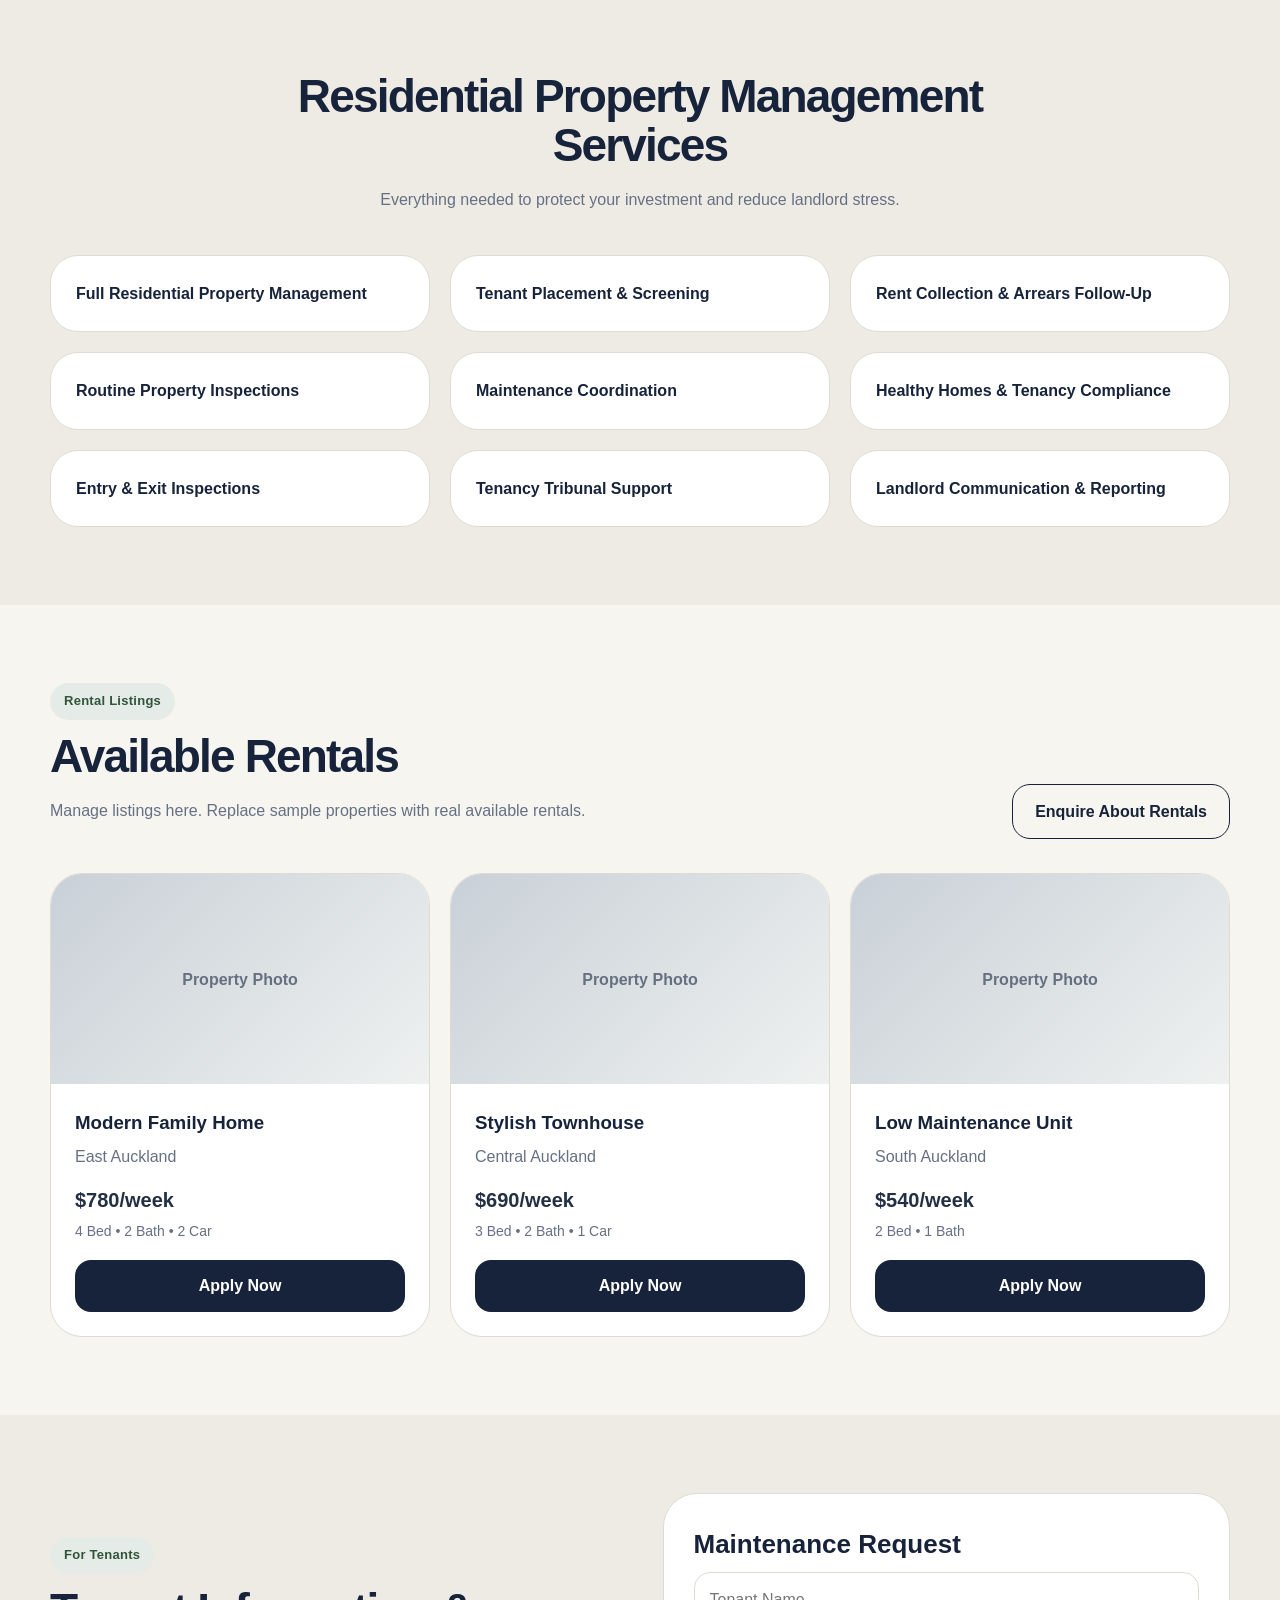
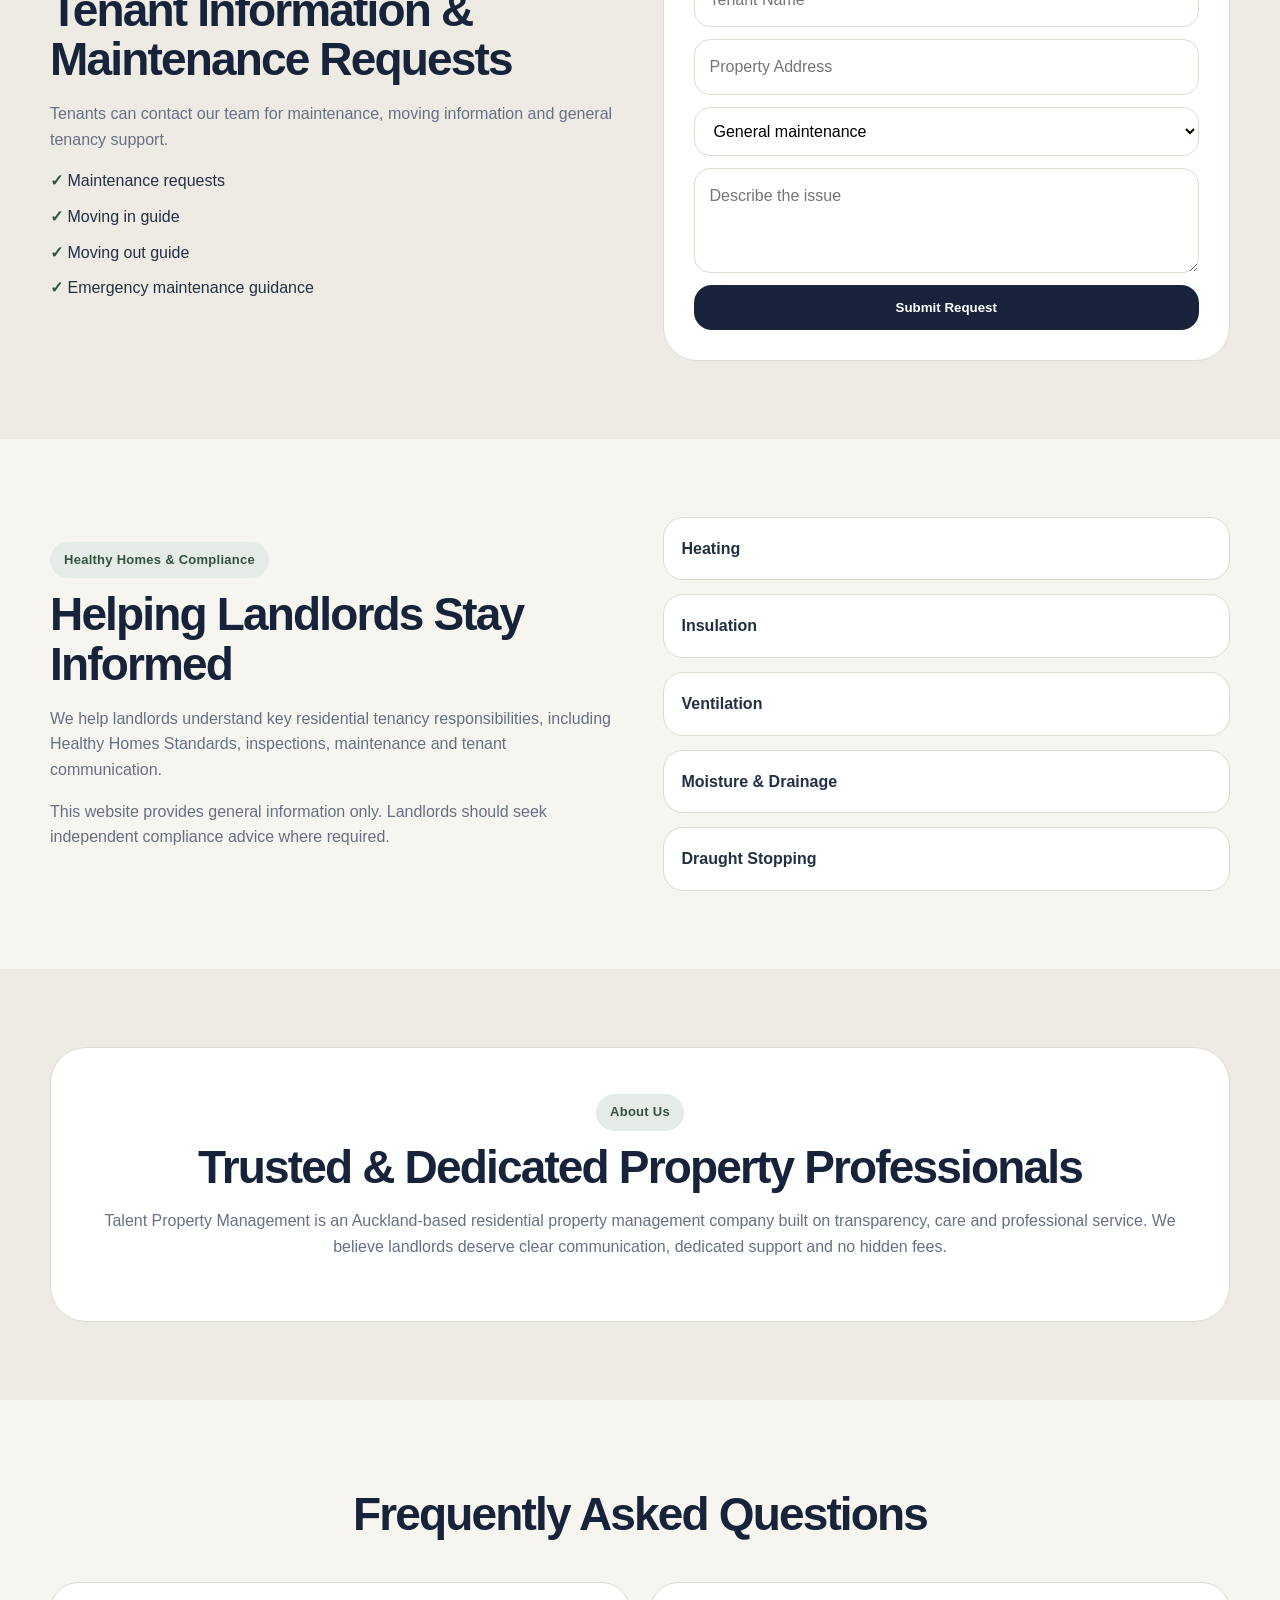
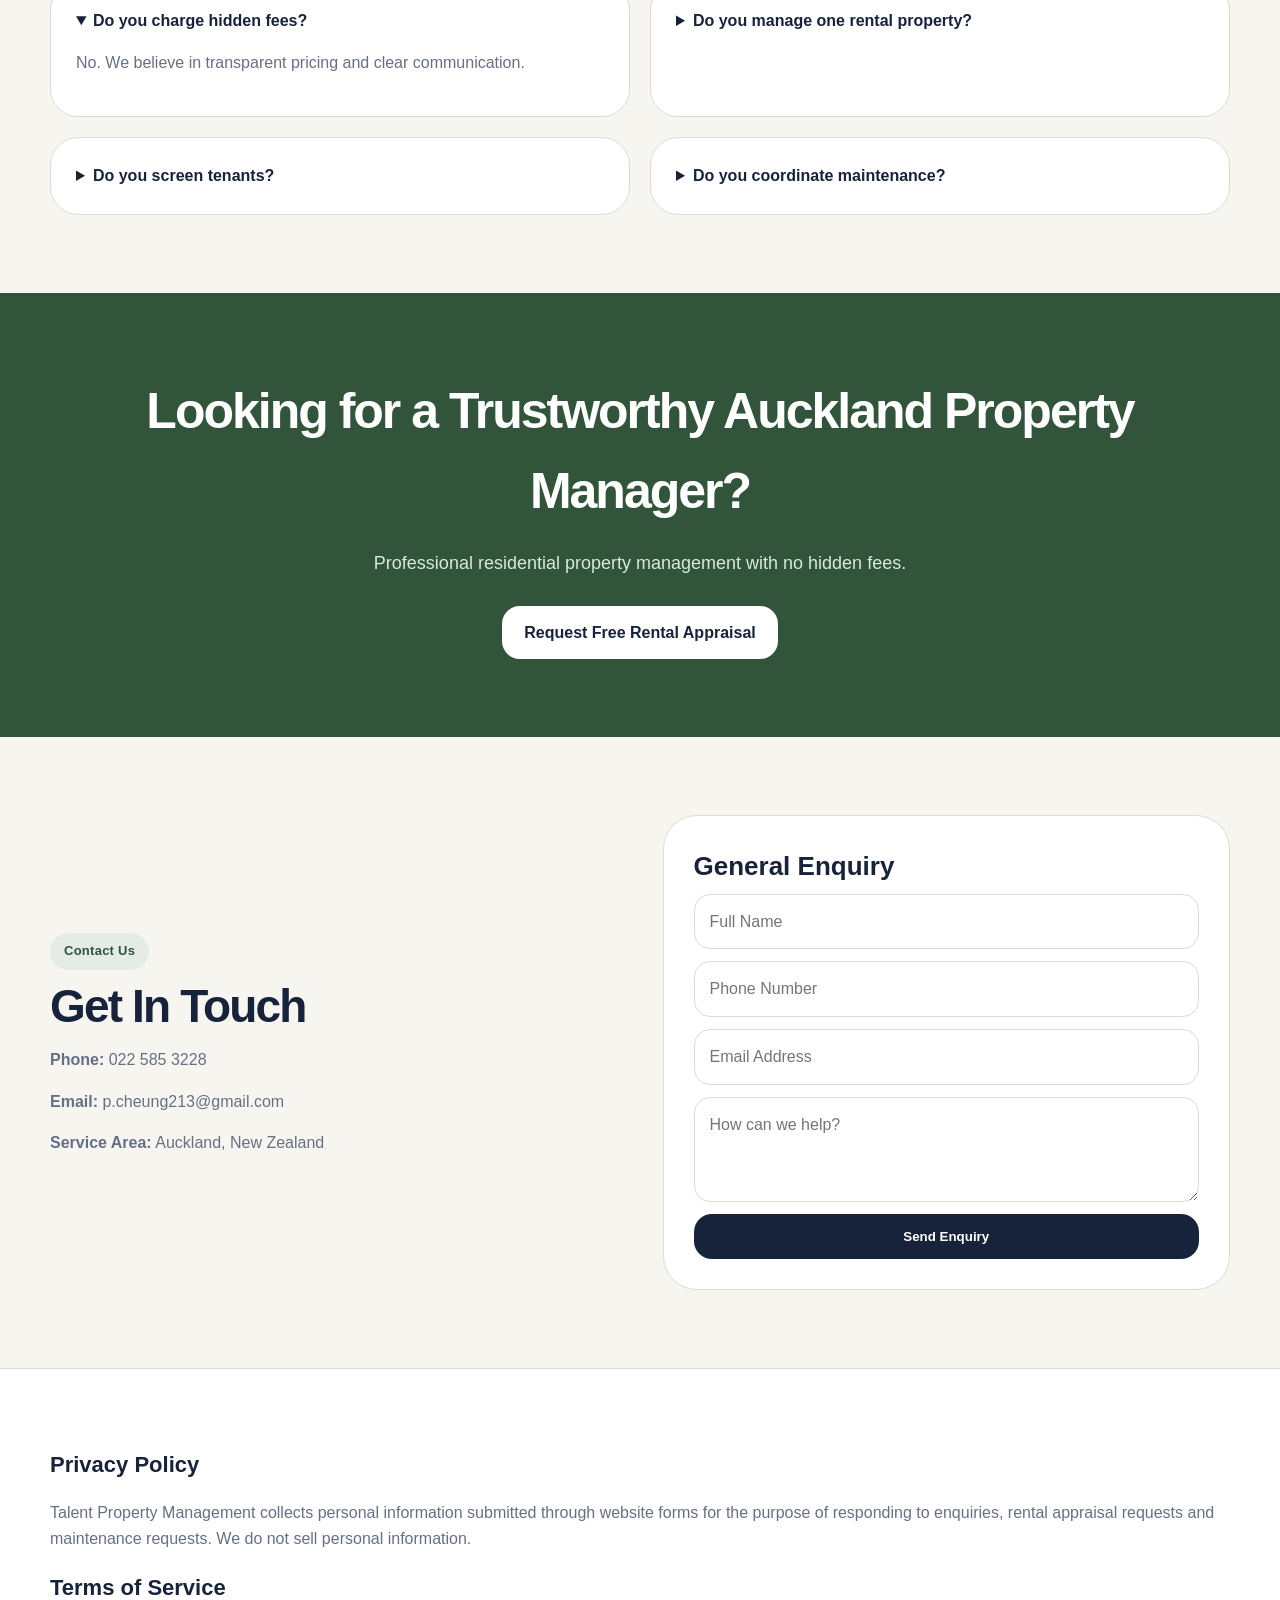
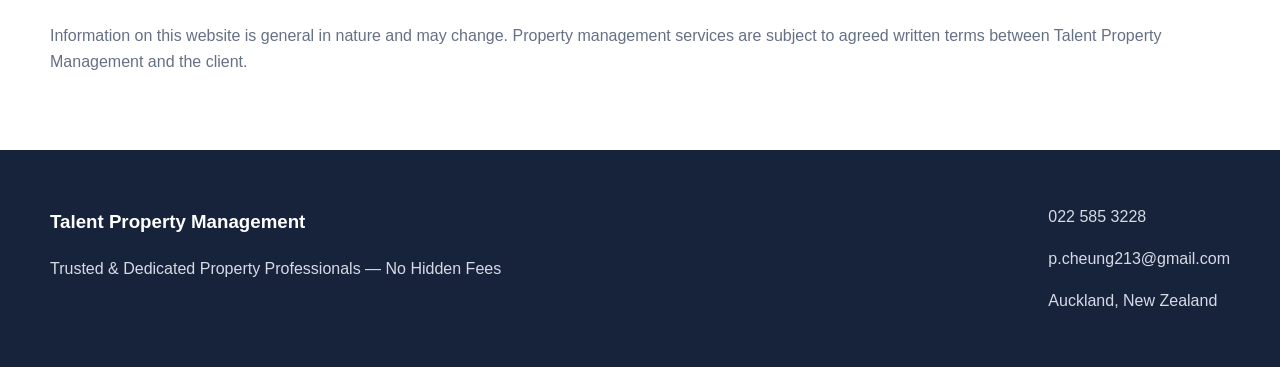
==== commit e396992c: "Update index.html" ====
--- a/index.html
+++ b/index.html
@@ -51,7 +51,7 @@
         <div class="form-card" id="appraisal">
           <h3>Free Rental Appraisal</h3>
           <p>Find out what your Auckland rental property could achieve.</p>
-          <form name="rental-appraisal" method="POST" data-netlify="true">
+          <form name="rental-appraisal" method="POST" data-netlify="true" action="/success.html">
             <input type="hidden" name="form-name" value="rental-appraisal">
             <input name="name" placeholder="Full Name" required />
             <input name="phone" placeholder="Phone Number" required />
@@ -161,7 +161,7 @@
         </div>
         <div class="form-card light">
           <h3>Maintenance Request</h3>
-          <form name="maintenance-request" method="POST" data-netlify="true">
+          <form name="maintenance-request" method="POST" data-netlify="true" action="/success.html">
             <input type="hidden" name="form-name" value="maintenance-request">
             <input name="tenant-name" placeholder="Tenant Name" required />
             <input name="property-address" placeholder="Property Address" required />
@@ -236,7 +236,7 @@
         </div>
         <div class="form-card light">
           <h3>General Enquiry</h3>
-          <form name="general-enquiry" method="POST" data-netlify="true">
+          <form name="general-enquiry" method="POST" data-netlify="true" action="/success.html">
             <input type="hidden" name="form-name" value="general-enquiry">
             <input name="name" placeholder="Full Name" required />
             <input name="phone" placeholder="Phone Number" />
--- a/style.css
+++ b/style.css
@@ -73,9 +73,13 @@
 }
 
 .hero {
-  background: linear-gradient(135deg, var(--navy), var(--navy-soft));
-  color: white;
-  padding: 80px 0;
+  background:
+    linear-gradient(rgba(23,35,58,0.68), rgba(23,35,58,0.68)),
+    url('hero-house.jpg');
+  background-size: cover;
+  background-position: center;
+  color: white;
+  padding: 120px 0;
 }
 
 .hero-grid {
@@ -341,3 +345,24 @@
   .hero { padding: 54px 0; }
   .form-card { padding: 22px; }
 }
+.logo-image {
+  width: 78px;
+  height: 78px;
+  object-fit: contain;
+  display: block;
+  border-radius: 18px;
+  box-shadow: 0 10px 25px rgba(23, 35, 58, 0.18);
+}
+
+.brand {
+  gap: 18px;
+}
+
+.brand h1 {
+  font-size: 24px;
+  letter-spacing: -0.03em;
+}
+
+.brand p {
+  font-size: 14px;
+}
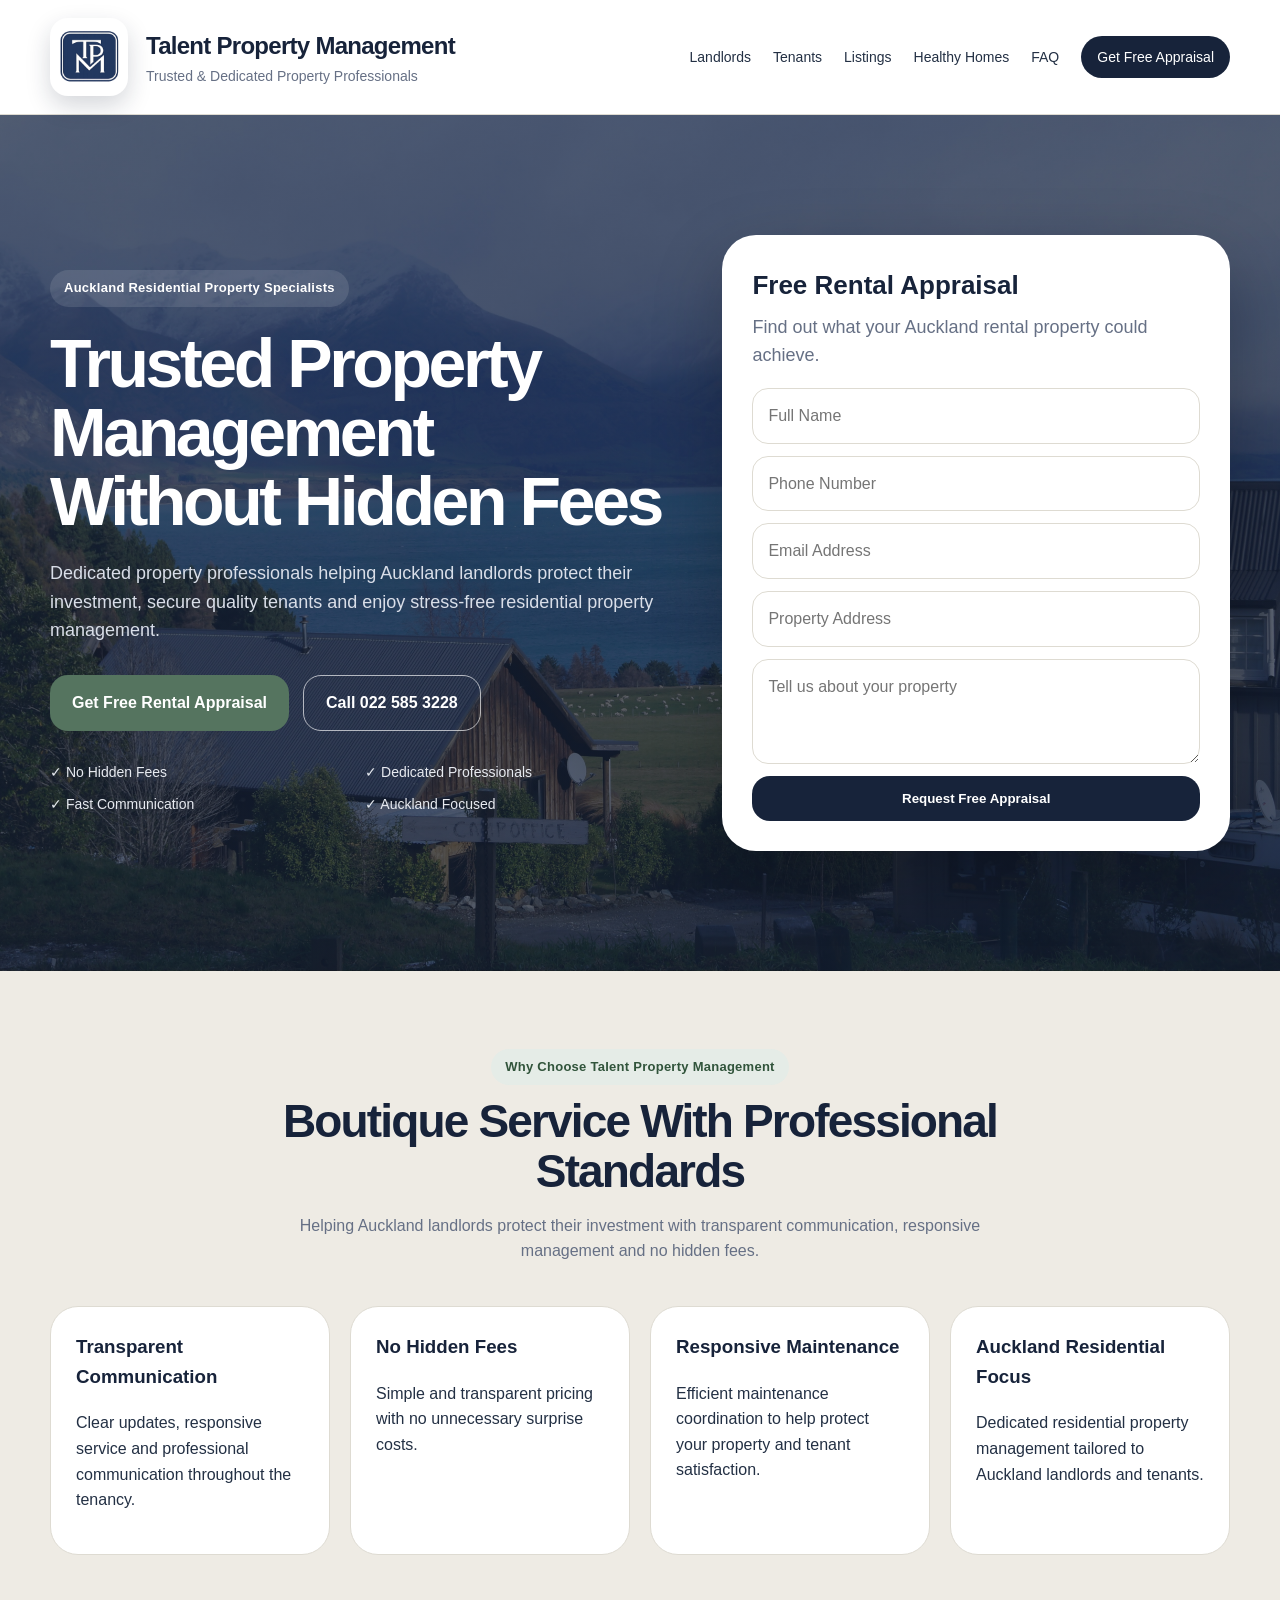
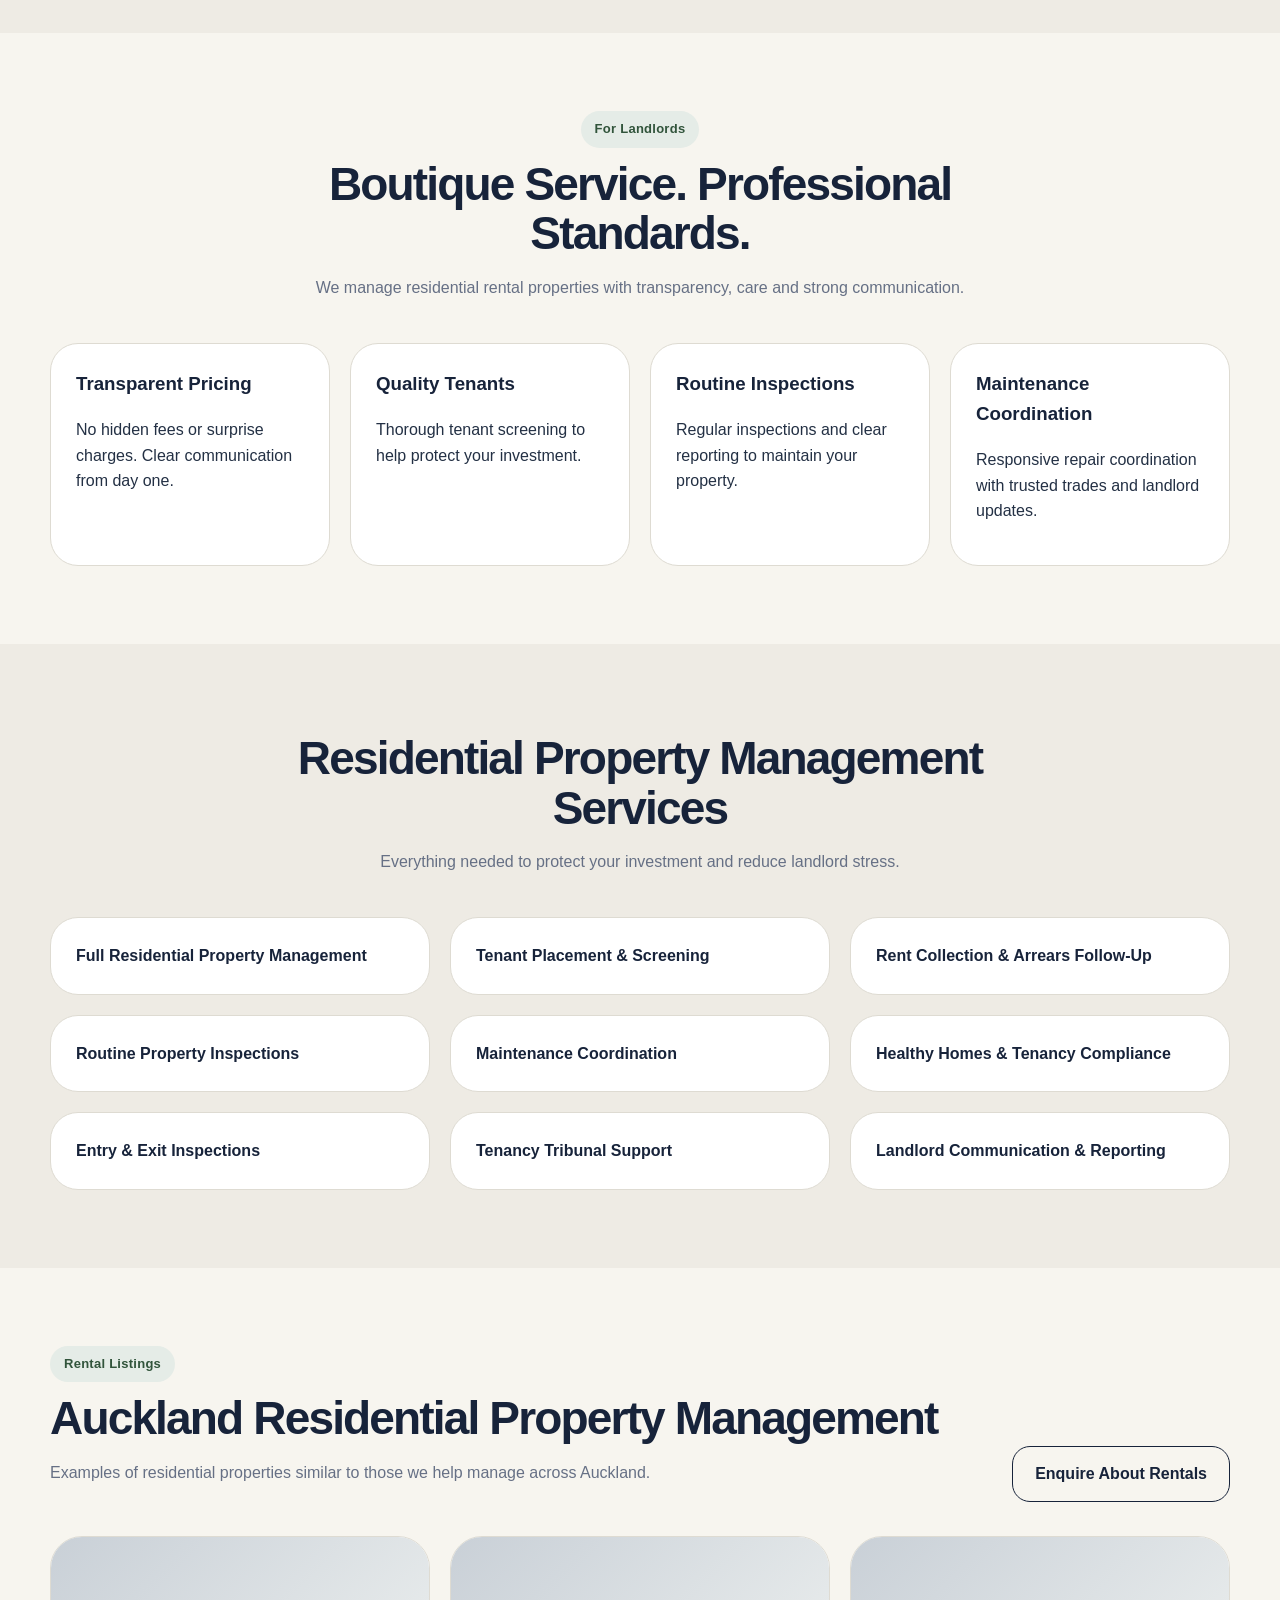
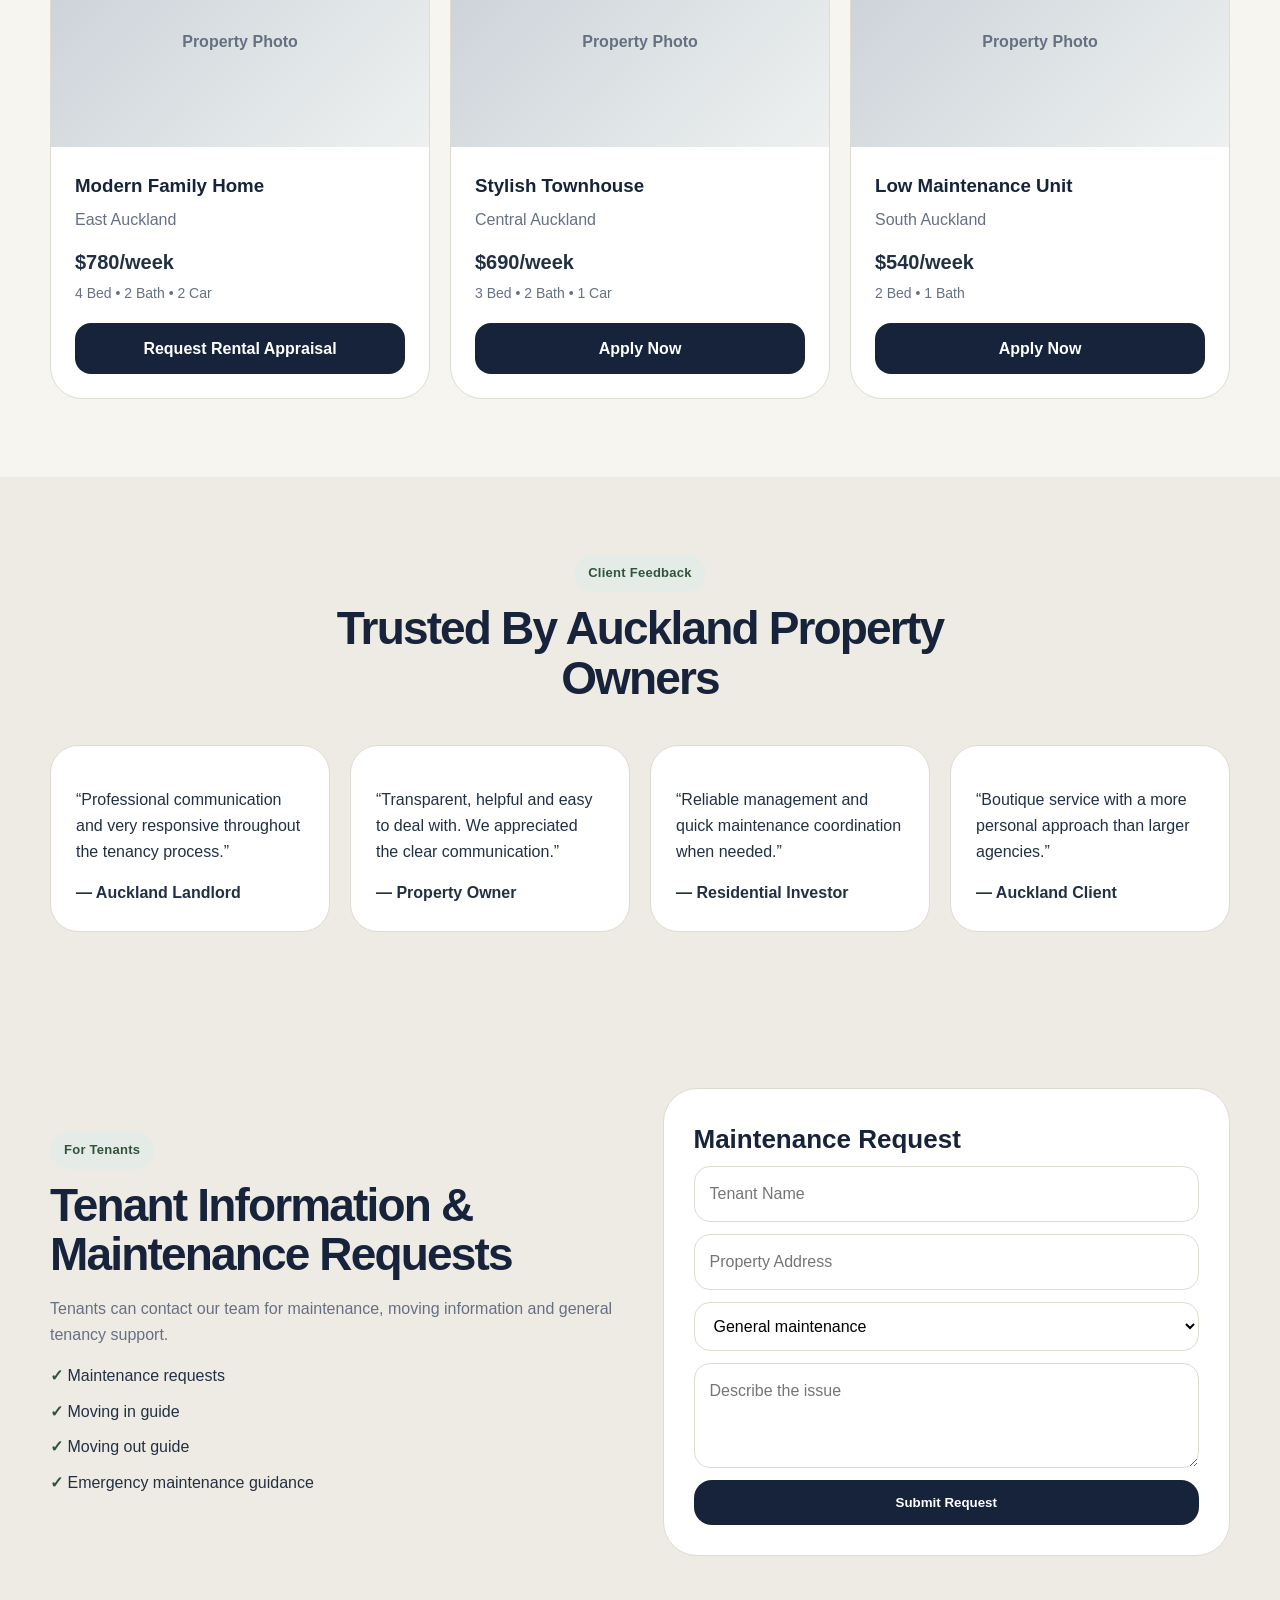
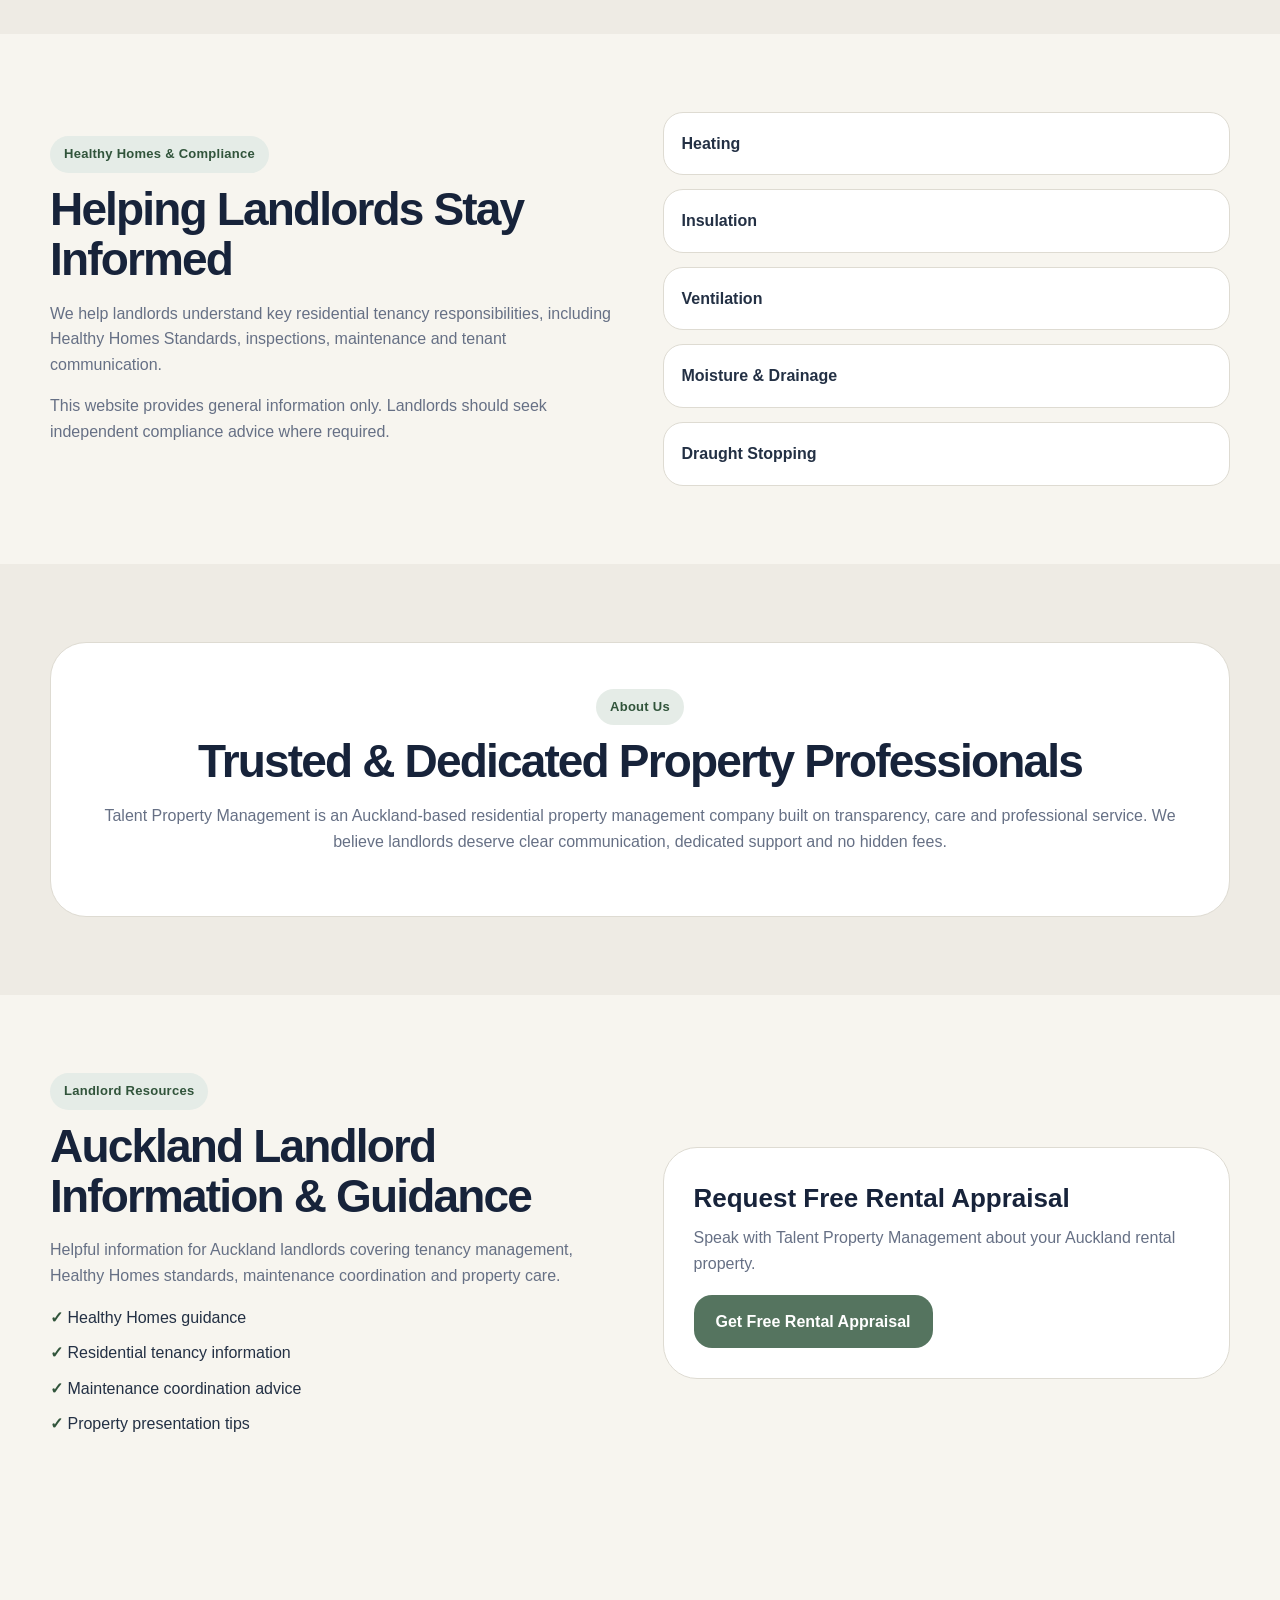
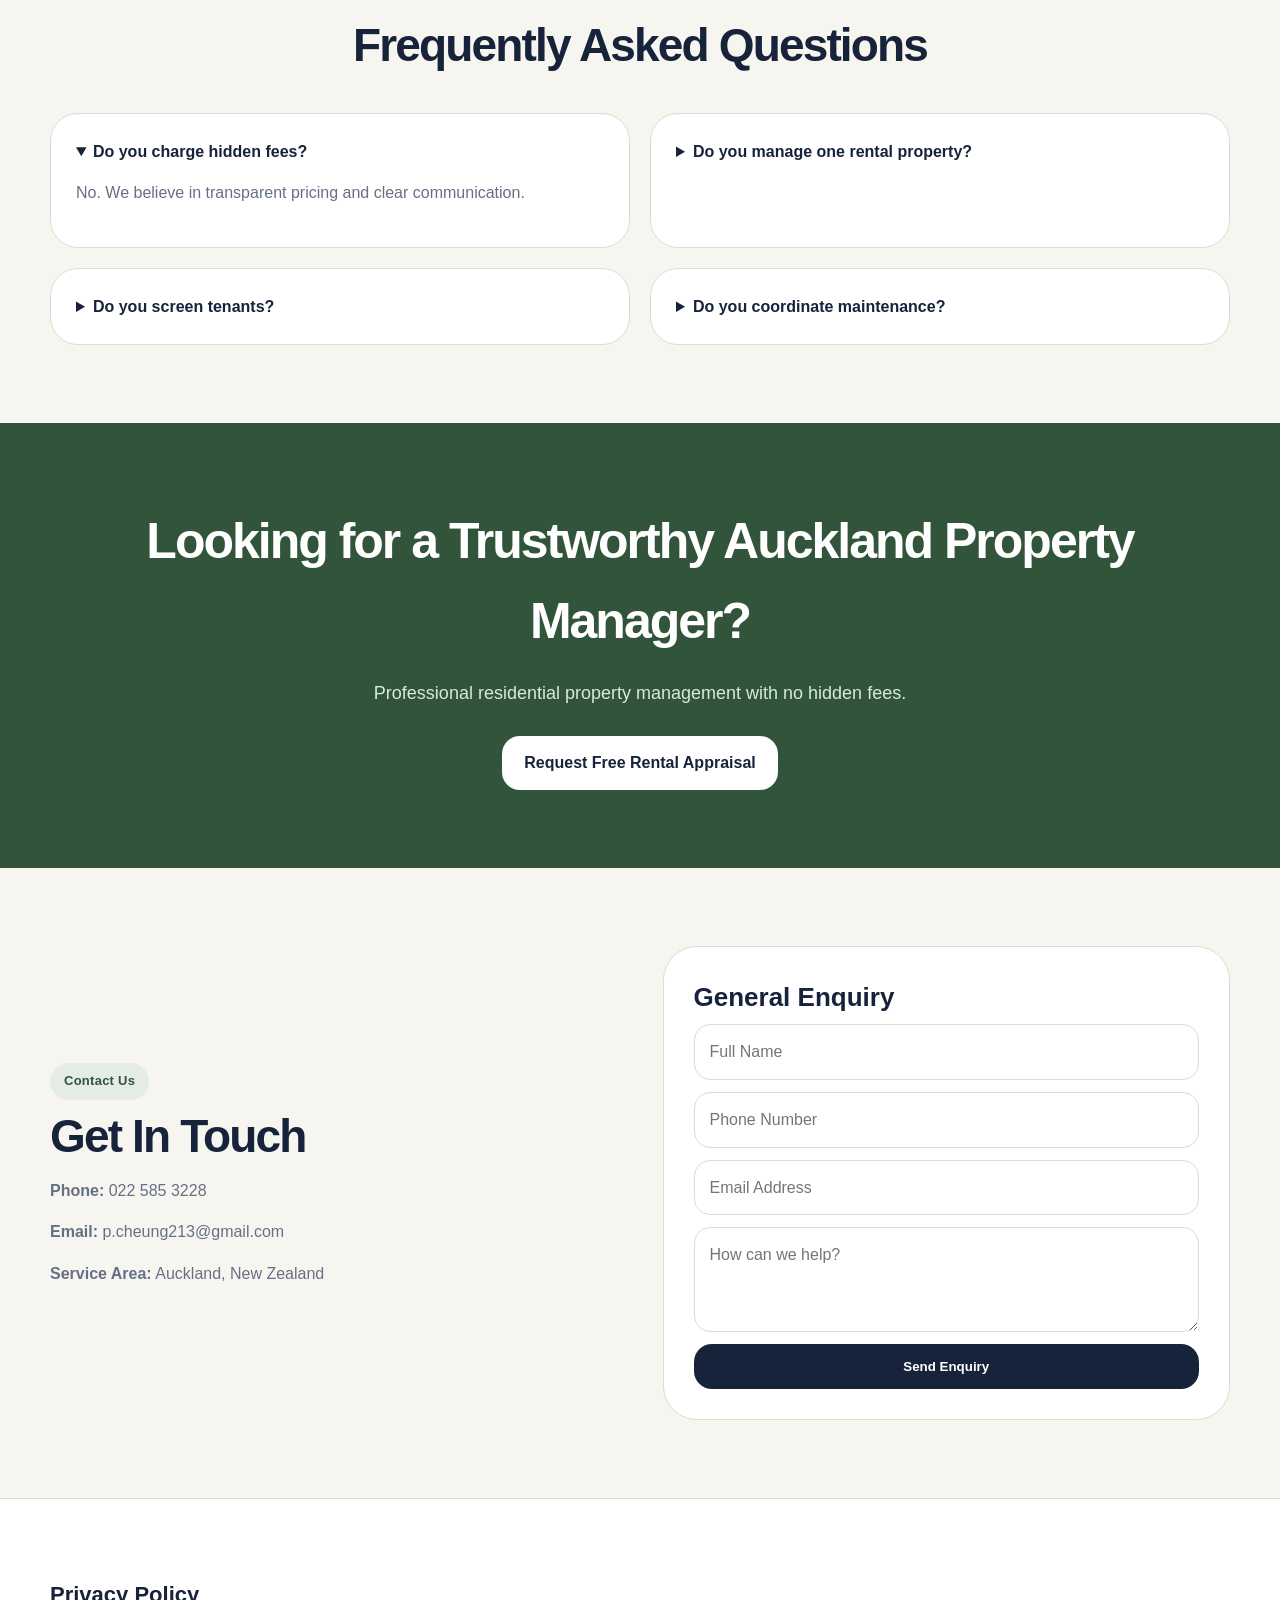
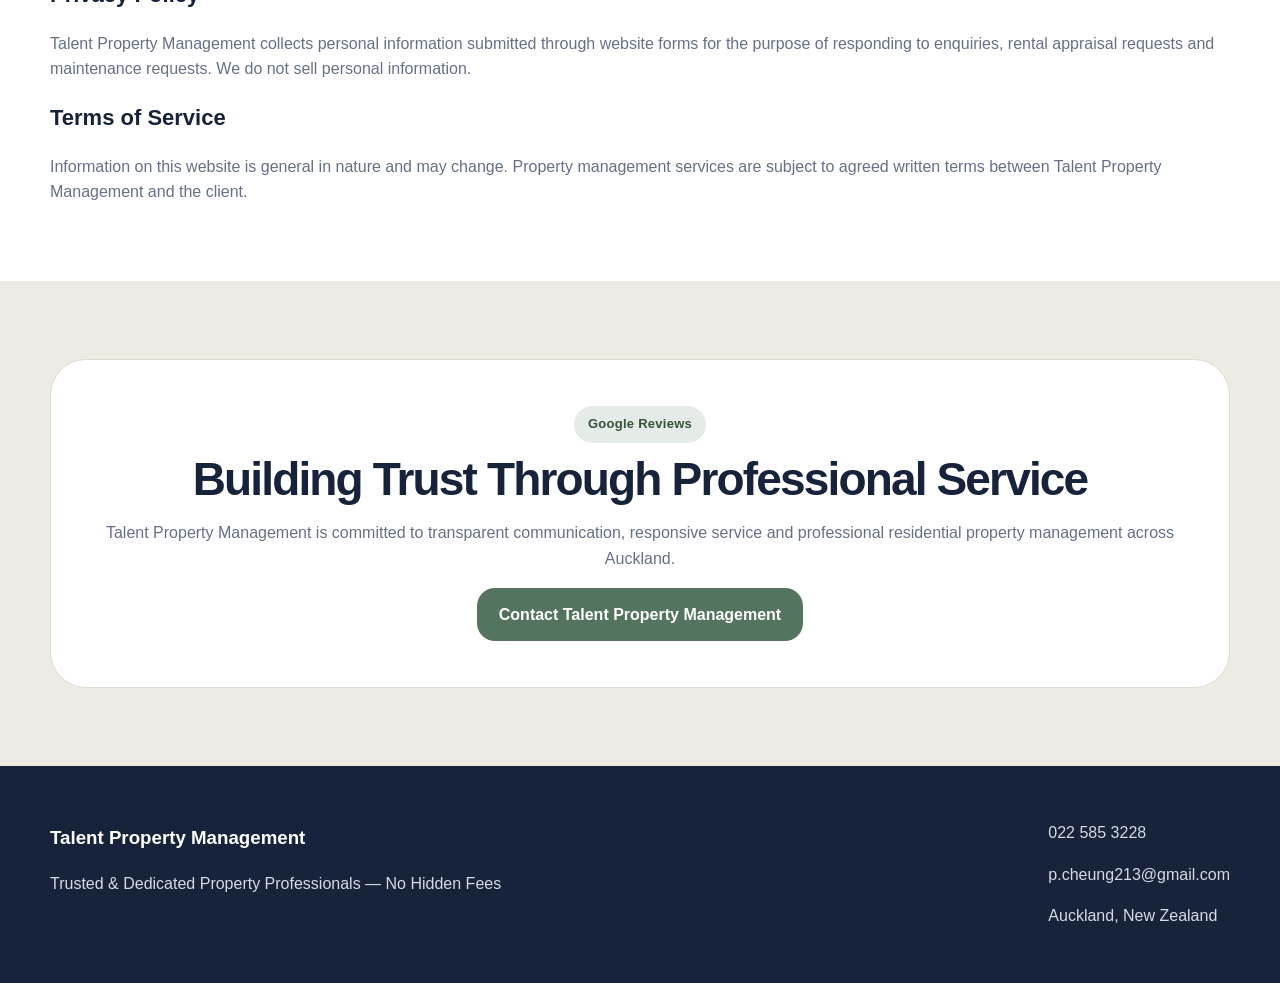
==== commit bc3e6395: "Update index.html" ====
--- a/index.html
+++ b/index.html
@@ -24,7 +24,7 @@
         <a href="#listings">Listings</a>
         <a href="#healthy-homes">Healthy Homes</a>
         <a href="#faq">FAQ</a>
-        <a href="#contact" class="nav-button">Contact</a>
+        <a href="#appraisal" class="nav-button">Get Free Appraisal</a>
       </nav>
     </div>
   </header>
@@ -63,7 +63,40 @@
         </div>
       </div>
     </section>
-
+  <section class="section muted">
+  <div class="container">
+
+    <div class="section-heading">
+      <span class="eyebrow dark">Why Choose Talent Property Management</span>
+      <h2>Boutique Service With Professional Standards</h2>
+      <p>Helping Auckland landlords protect their investment with transparent communication, responsive management and no hidden fees.</p>
+    </div>
+
+    <div class="cards four">
+
+      <article>
+        <h3>Transparent Communication</h3>
+        <p>Clear updates, responsive service and professional communication throughout the tenancy.</p>
+      </article>
+
+      <article>
+        <h3>No Hidden Fees</h3>
+        <p>Simple and transparent pricing with no unnecessary surprise costs.</p>
+      </article>
+
+      <article>
+        <h3>Responsive Maintenance</h3>
+        <p>Efficient maintenance coordination to help protect your property and tenant satisfaction.</p>
+      </article>
+
+      <article>
+        <h3>Auckland Residential Focus</h3>
+        <p>Dedicated residential property management tailored to Auckland landlords and tenants.</p>
+      </article>
+
+    </div>
+  </div>
+</section>
     <section class="section" id="landlords">
       <div class="container">
         <div class="section-heading">
@@ -105,8 +138,8 @@
         <div class="split-heading">
           <div>
             <span class="eyebrow dark">Rental Listings</span>
-            <h2>Available Rentals</h2>
-            <p>Manage listings here. Replace sample properties with real available rentals.</p>
+            <h2>Auckland Residential Property Management</h2>
+            <p>Examples of residential properties similar to those we help manage across Auckland.</p>
           </div>
           <a class="outline-btn" href="#contact">Enquire About Rentals</a>
         </div>
@@ -119,7 +152,7 @@
               <p>East Auckland</p>
               <strong>$780/week</strong>
               <span>4 Bed • 2 Bath • 2 Car</span>
-              <a href="mailto:p.cheung213@gmail.com?subject=Rental Application - Modern Family Home">Apply Now</a>
+              <a href="mailto:p.cheung213@gmail.com?subject=Rental Application - Modern Family Home">Request Rental Appraisal</a>
             </div>
           </article>
           <article class="listing-card">
@@ -145,7 +178,39 @@
         </div>
       </div>
     </section>
-
+    <section class="section muted">
+  <div class="container">
+
+    <div class="section-heading">
+      <span class="eyebrow dark">Client Feedback</span>
+      <h2>Trusted By Auckland Property Owners</h2>
+    </div>
+
+    <div class="cards four">
+
+      <article>
+        <p>“Professional communication and very responsive throughout the tenancy process.”</p>
+        <strong>— Auckland Landlord</strong>
+      </article>
+
+      <article>
+        <p>“Transparent, helpful and easy to deal with. We appreciated the clear communication.”</p>
+        <strong>— Property Owner</strong>
+      </article>
+
+      <article>
+        <p>“Reliable management and quick maintenance coordination when needed.”</p>
+        <strong>— Residential Investor</strong>
+      </article>
+
+      <article>
+        <p>“Boutique service with a more personal approach than larger agencies.”</p>
+        <strong>— Auckland Client</strong>
+      </article>
+
+    </div>
+  </div>
+</section>
     <section class="section muted" id="tenants">
       <div class="container two-col">
         <div>
@@ -202,7 +267,33 @@
         <p>Talent Property Management is an Auckland-based residential property management company built on transparency, care and professional service. We believe landlords deserve clear communication, dedicated support and no hidden fees.</p>
       </div>
     </section>
-
+    <section class="section">
+  <div class="container two-col">
+
+    <div>
+      <span class="eyebrow dark">Landlord Resources</span>
+      <h2>Auckland Landlord Information & Guidance</h2>
+      <p>Helpful information for Auckland landlords covering tenancy management, Healthy Homes standards, maintenance coordination and property care.</p>
+
+      <ul class="check-list">
+        <li>Healthy Homes guidance</li>
+        <li>Residential tenancy information</li>
+        <li>Maintenance coordination advice</li>
+        <li>Property presentation tips</li>
+      </ul>
+    </div>
+
+    <div class="form-card light">
+      <h3>Request Free Rental Appraisal</h3>
+      <p>Speak with Talent Property Management about your Auckland rental property.</p>
+
+      <a class="primary-btn" href="#appraisal">
+        Get Free Rental Appraisal
+      </a>
+    </div>
+
+  </div>
+</section>
     <section class="section" id="faq">
       <div class="container">
         <div class="section-heading">
@@ -257,7 +348,20 @@
       </div>
     </section>
   </main>
-
+ <section class="section muted">
+  <div class="container about-box">
+
+    <span class="eyebrow dark">Google Reviews</span>
+    <h2>Building Trust Through Professional Service</h2>
+
+    <p>Talent Property Management is committed to transparent communication, responsive service and professional residential property management across Auckland.</p>
+
+    <a class="primary-btn" href="#contact">
+      Contact Talent Property Management
+    </a>
+
+  </div>
+</section>
   <footer>
     <div class="container footer-grid">
       <div>
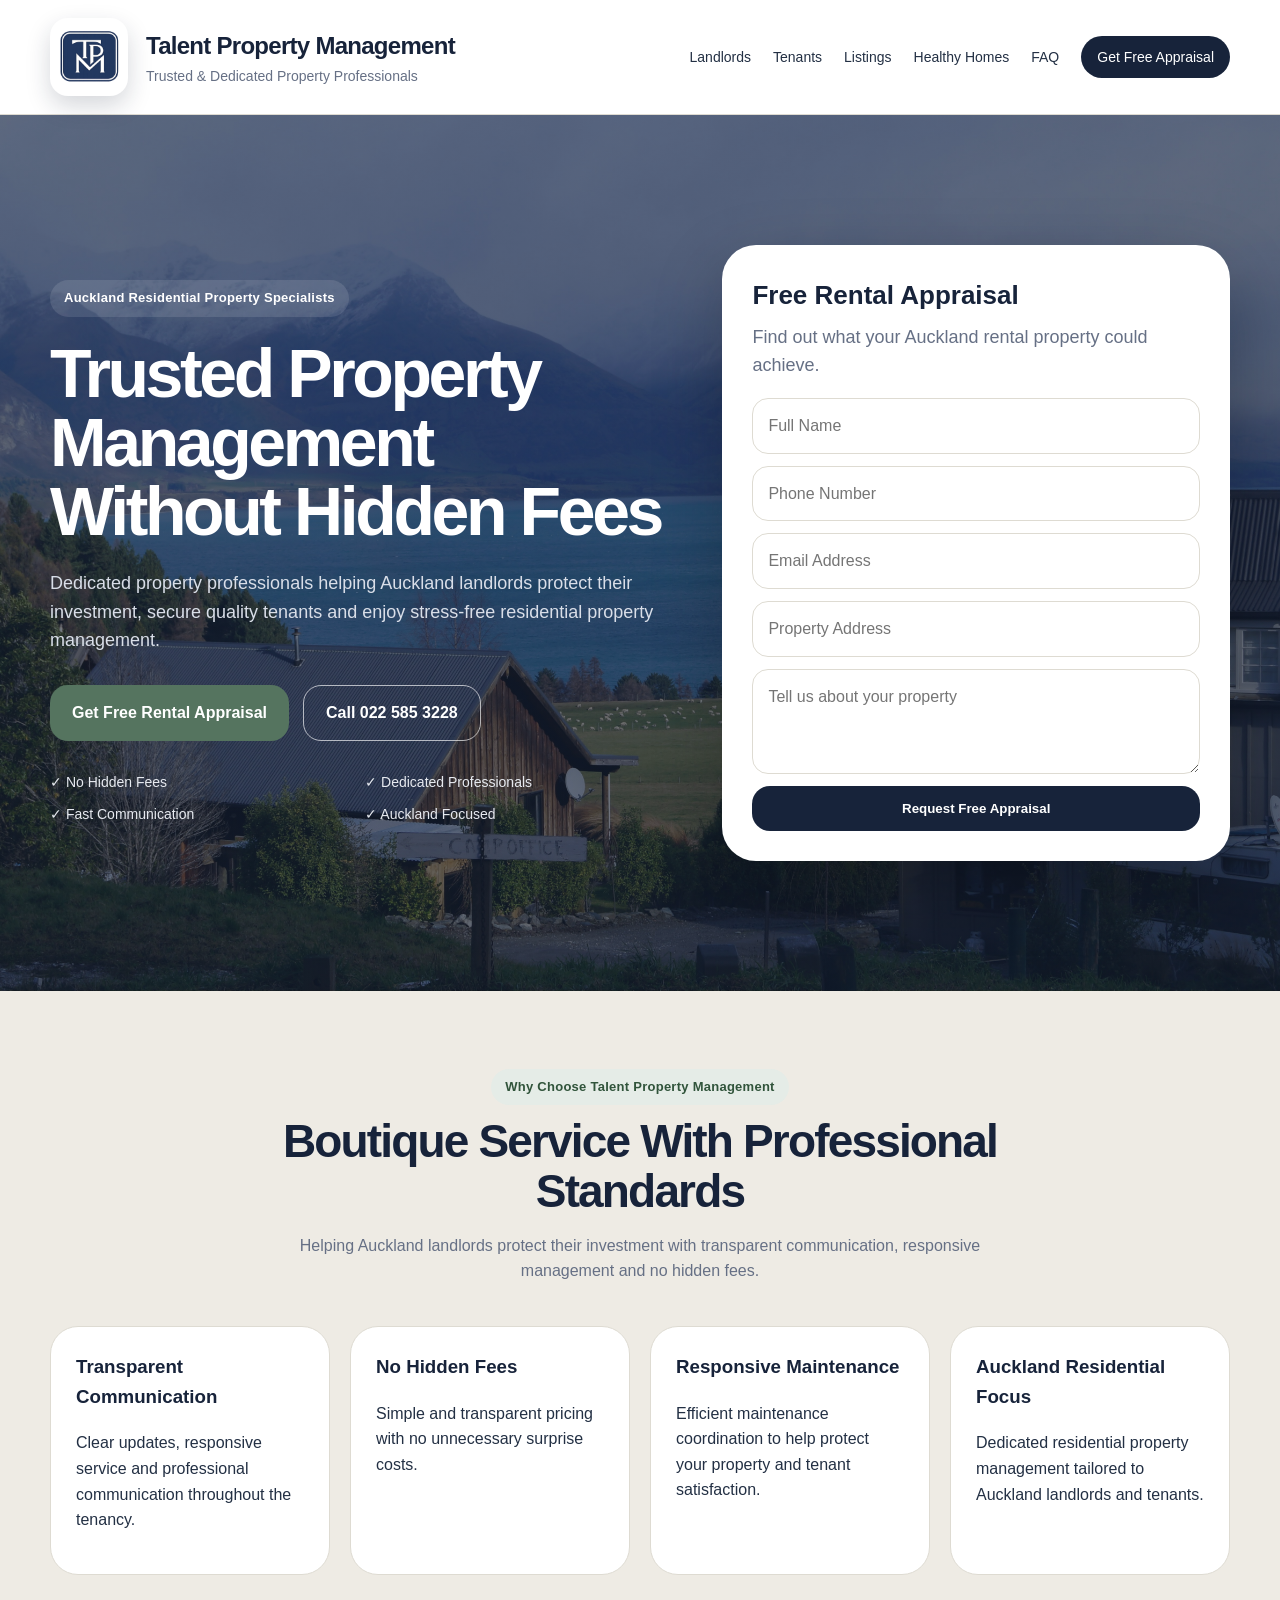
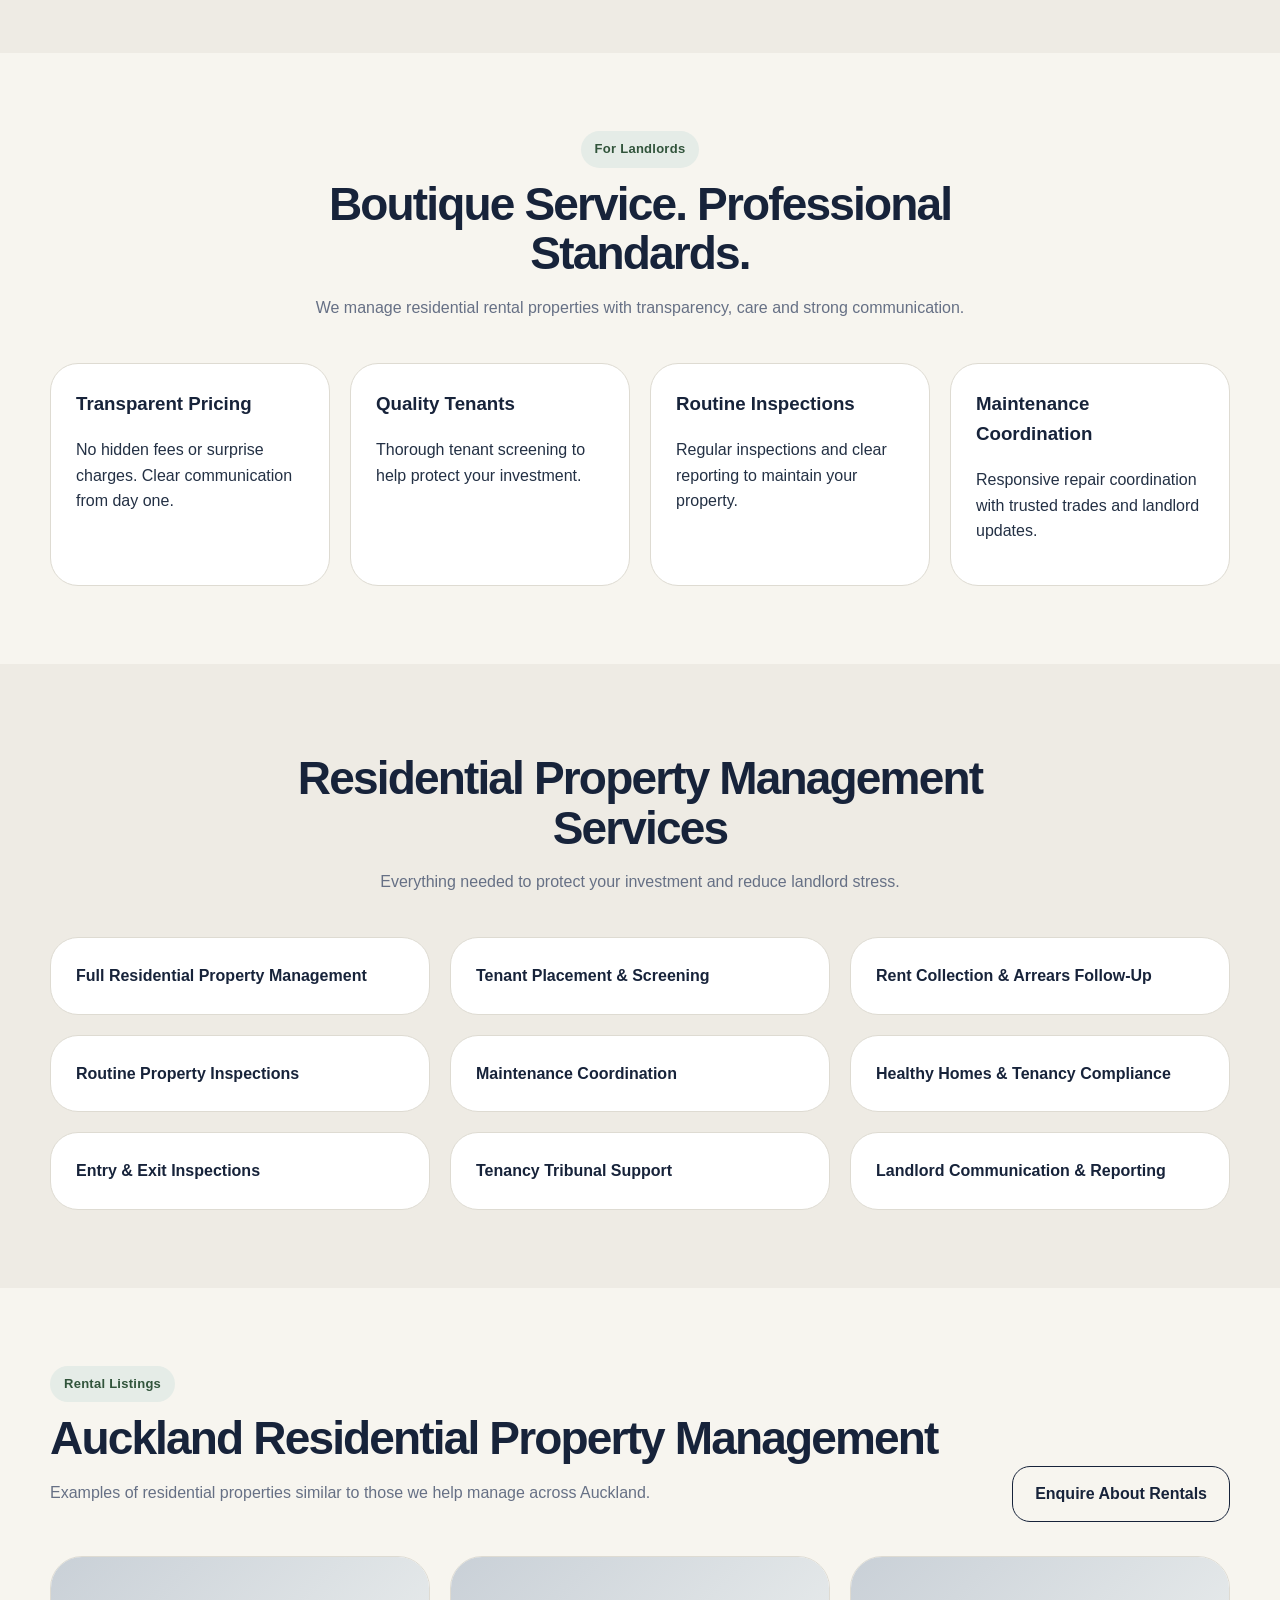
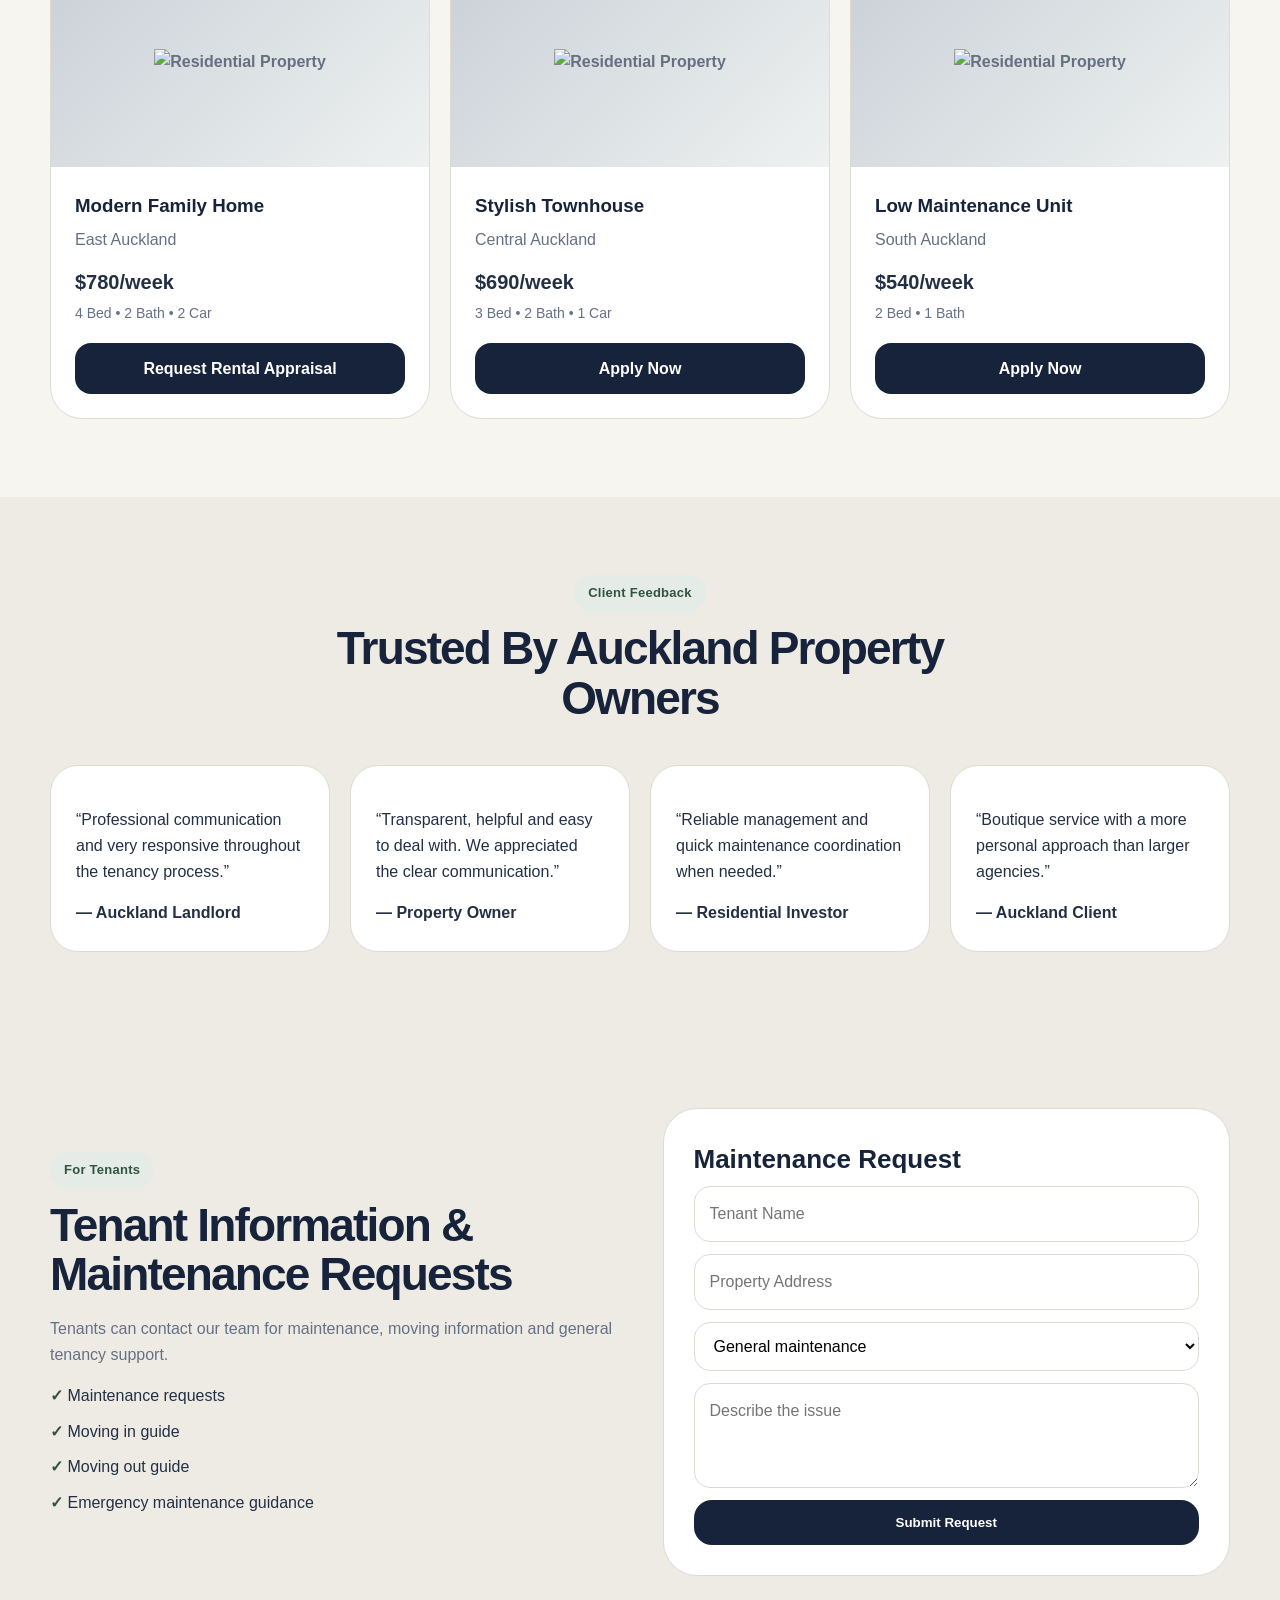
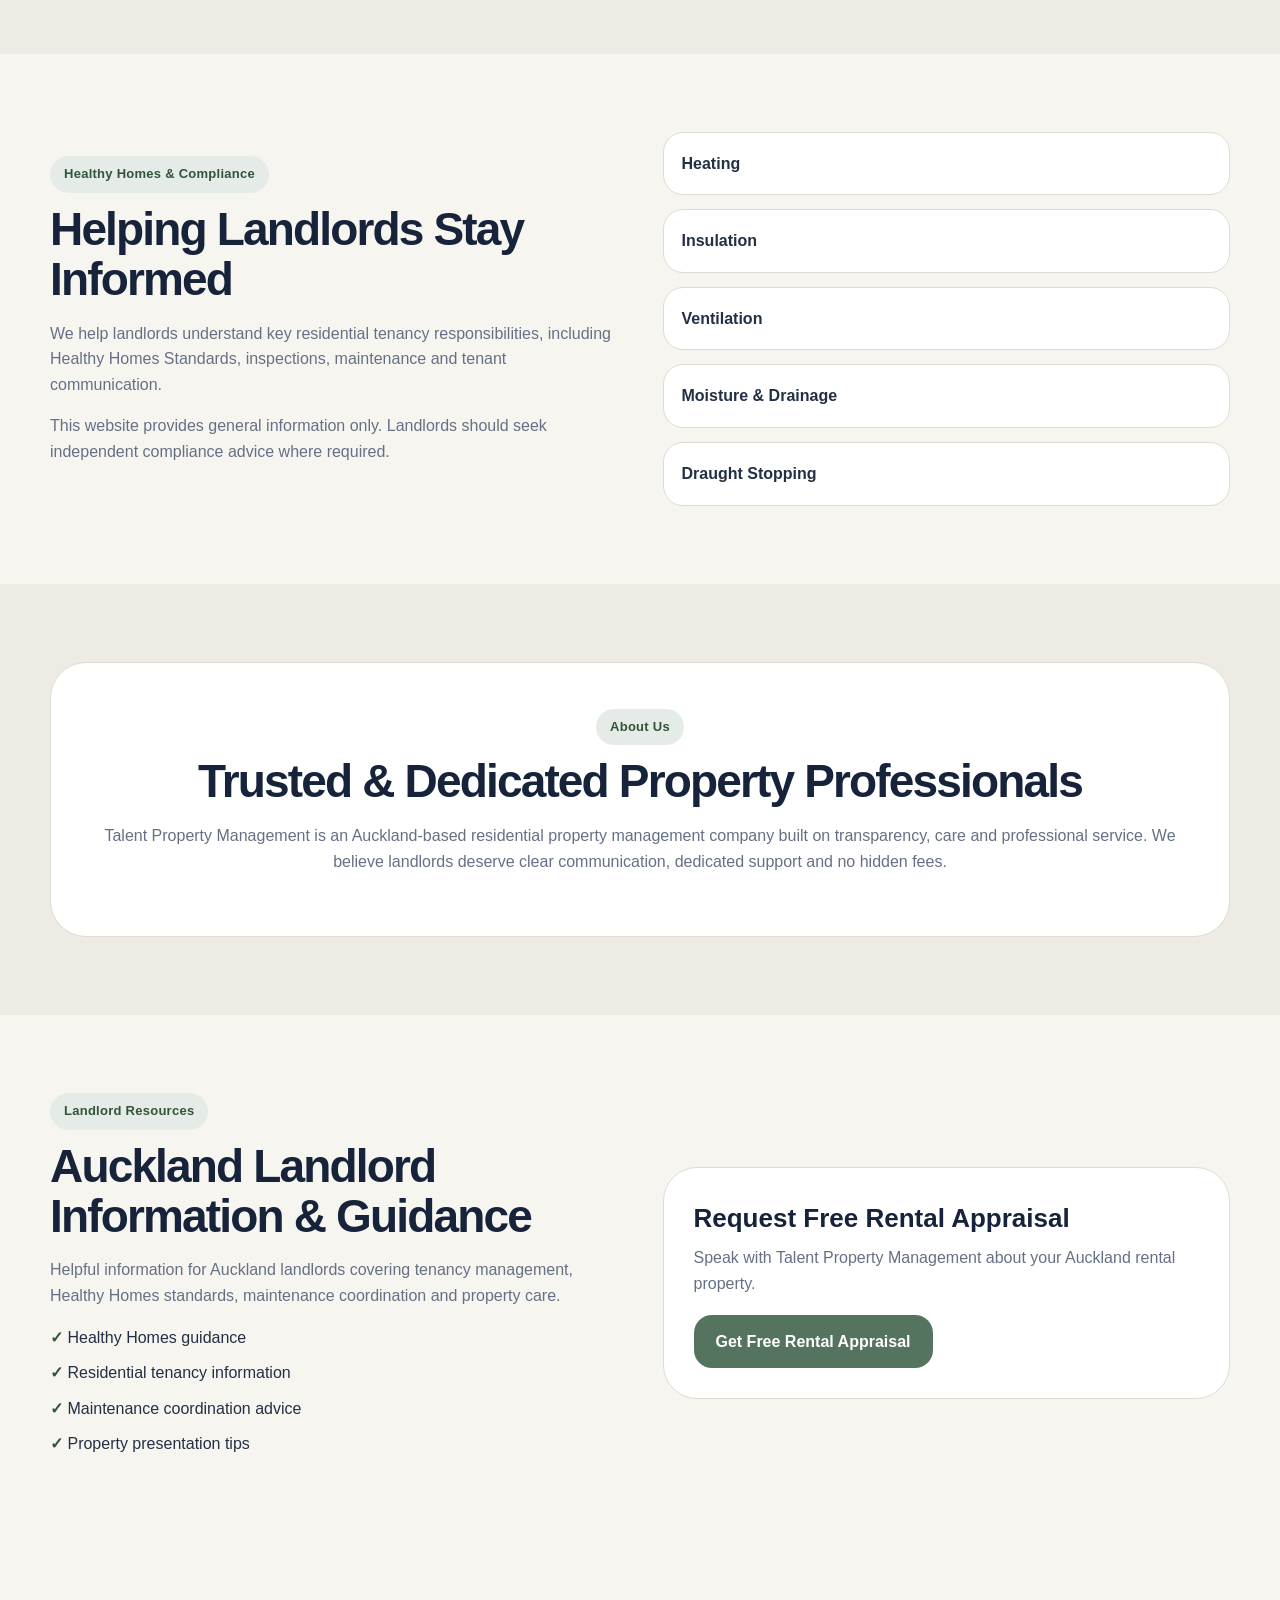
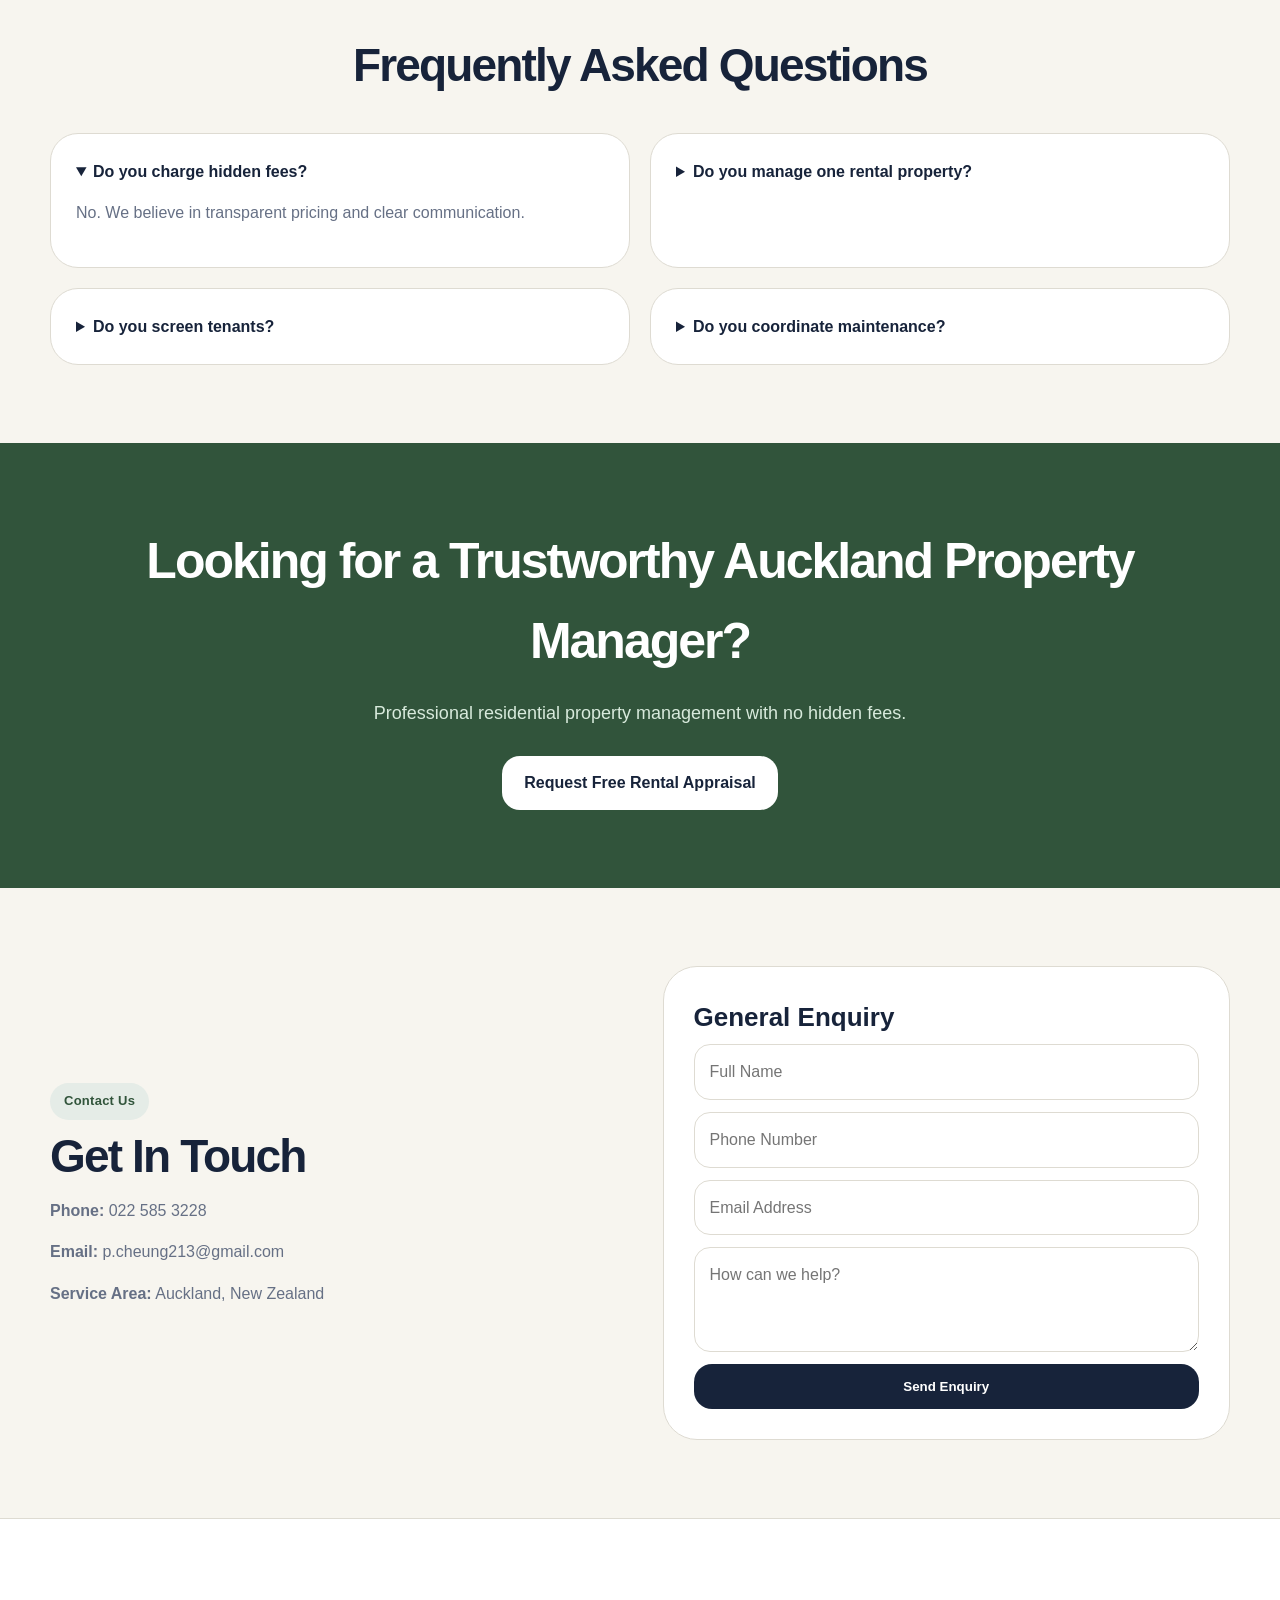
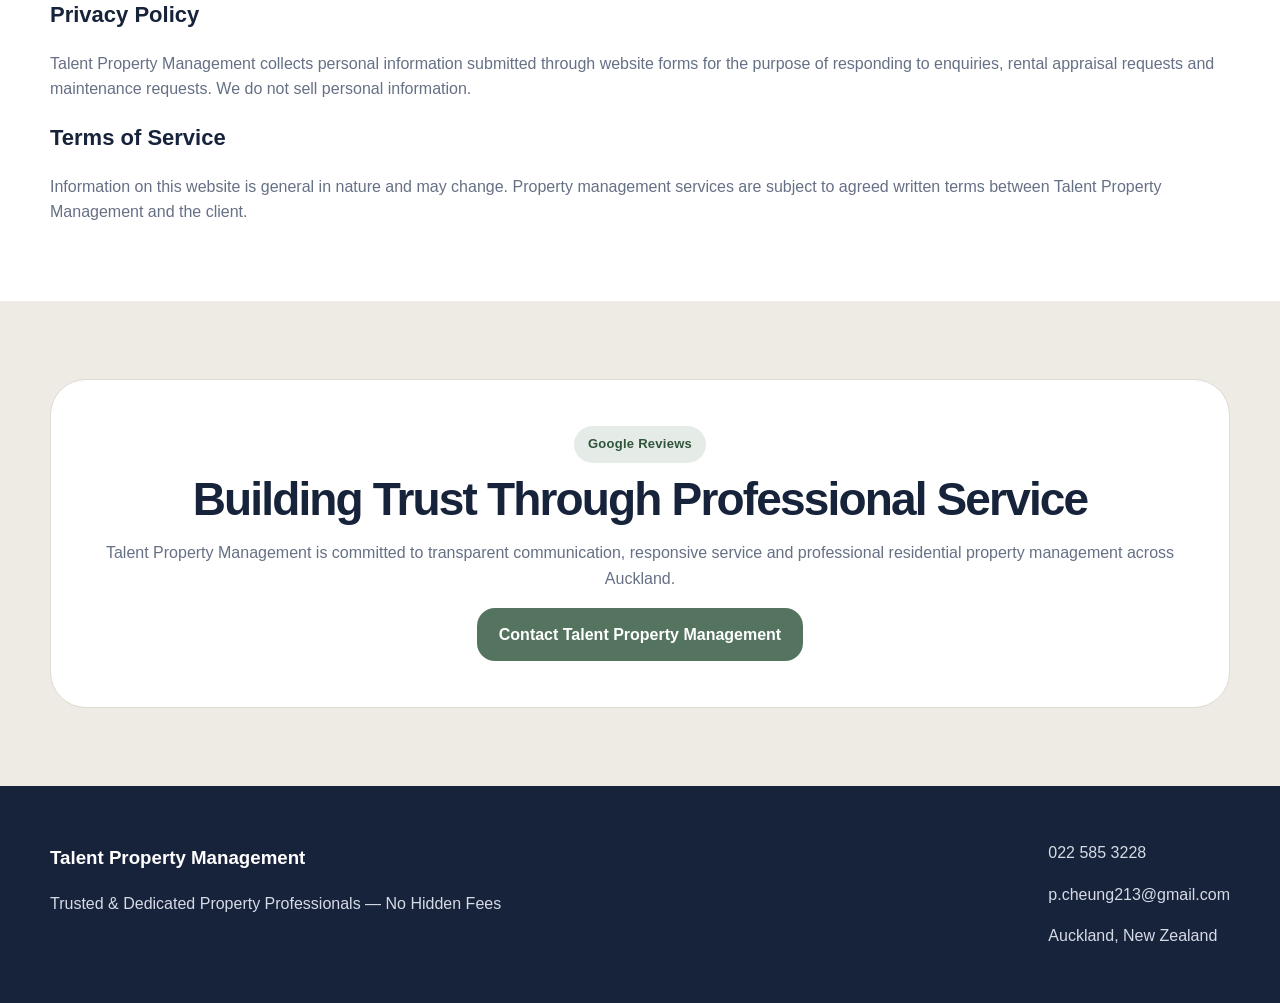
==== commit 5a1a35dc: "Update index.html" ====
--- a/index.html
+++ b/index.html
@@ -146,7 +146,9 @@
 
         <div class="listing-grid">
           <article class="listing-card">
-            <div class="listing-image">Property Photo</div>
+            <div class="listing-image">
+  <img src="property1.jpg" alt="Residential Property">
+</div>
             <div class="listing-content">
               <h3>Modern Family Home</h3>
               <p>East Auckland</p>
@@ -156,7 +158,9 @@
             </div>
           </article>
           <article class="listing-card">
-            <div class="listing-image">Property Photo</div>
+            <div class="listing-image">
+  <img src="property2.jpg" alt="Residential Property">
+</div>
             <div class="listing-content">
               <h3>Stylish Townhouse</h3>
               <p>Central Auckland</p>
@@ -166,7 +170,9 @@
             </div>
           </article>
           <article class="listing-card">
-            <div class="listing-image">Property Photo</div>
+            <div class="listing-image">
+  <img src="property3.jpg" alt="Residential Property">
+</div>
             <div class="listing-content">
               <h3>Low Maintenance Unit</h3>
               <p>South Auckland</p>
--- a/style.css
+++ b/style.css
@@ -74,12 +74,15 @@
 
 .hero {
   background:
-    linear-gradient(rgba(23,35,58,0.68), rgba(23,35,58,0.68)),
-    url('hero-house.jpg');
+    linear-gradient(rgba(23,35,58,0.60), rgba(23,35,58,0.60)),
+    url('/hero-house.jpg');
+
   background-size: cover;
   background-position: center;
-  color: white;
-  padding: 120px 0;
+  background-repeat: no-repeat;
+
+  color: white;
+  padding: 130px 0;
 }
 
 .hero-grid {
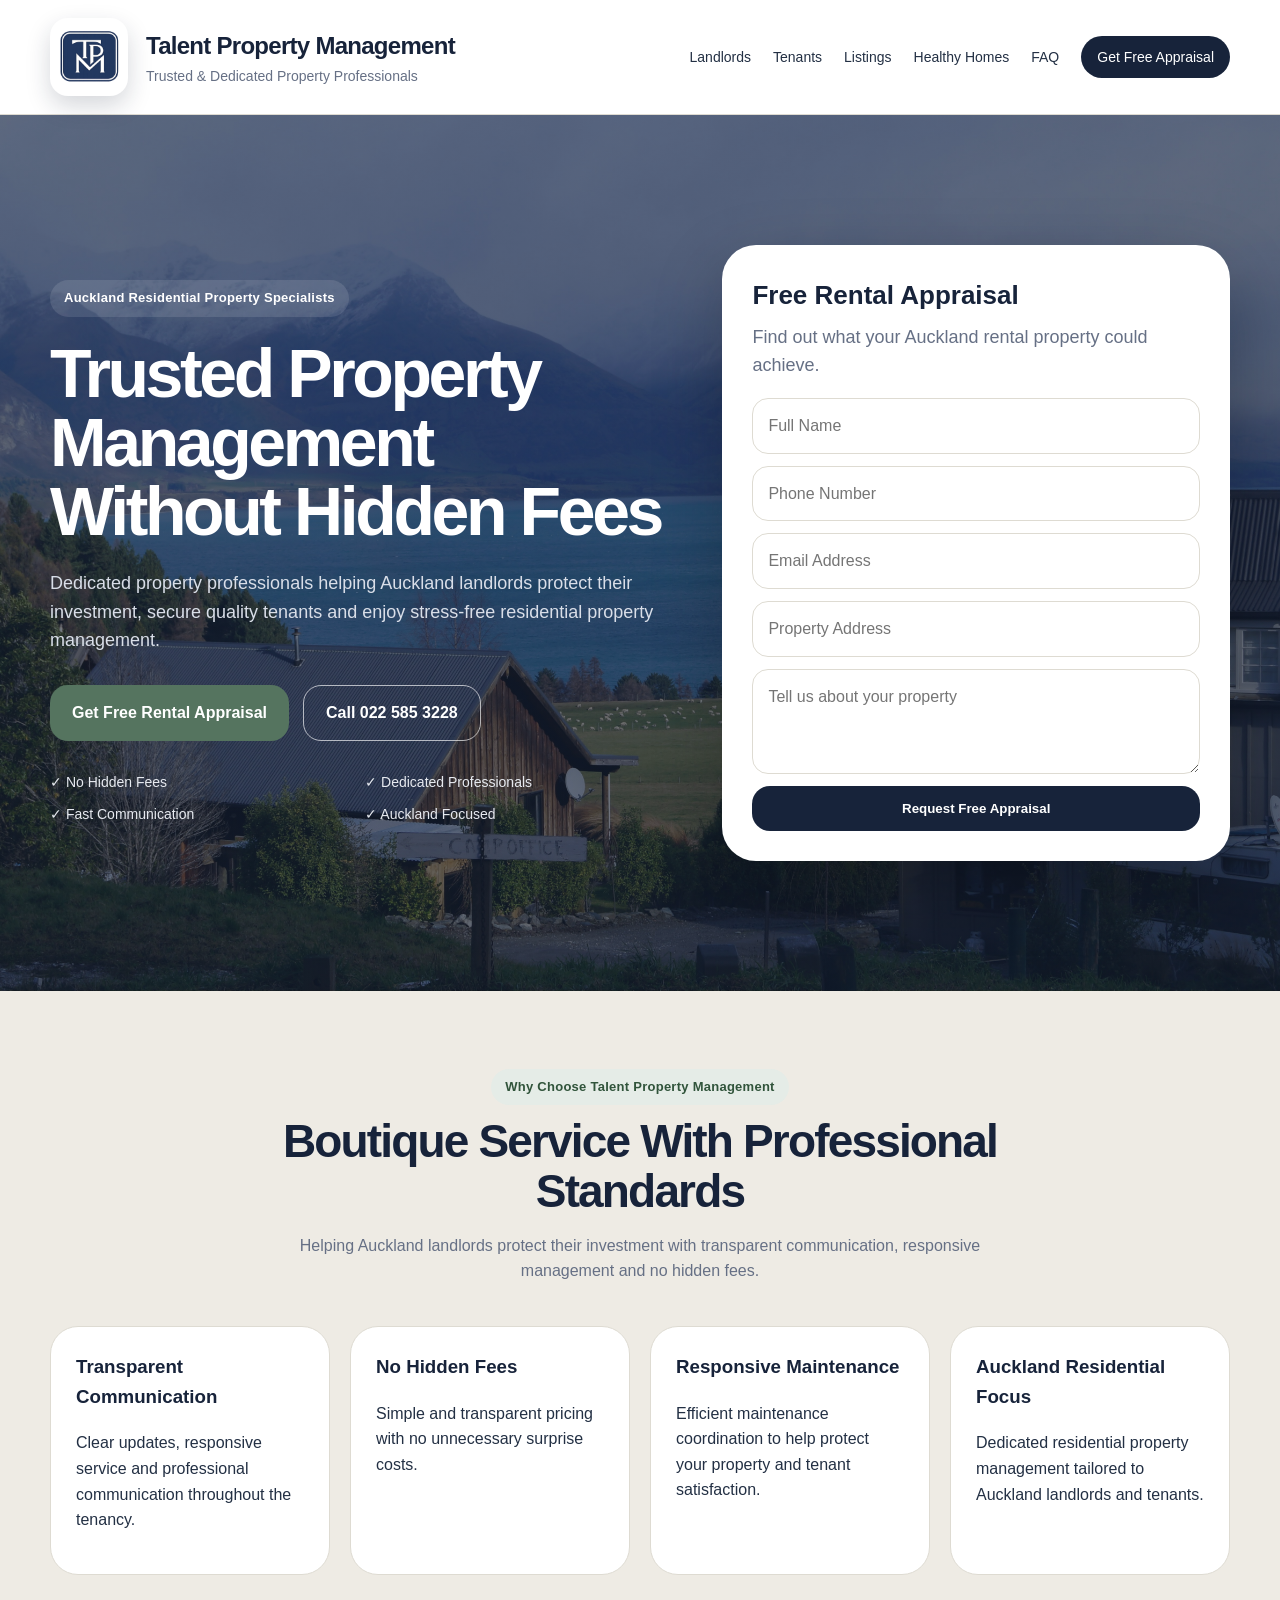
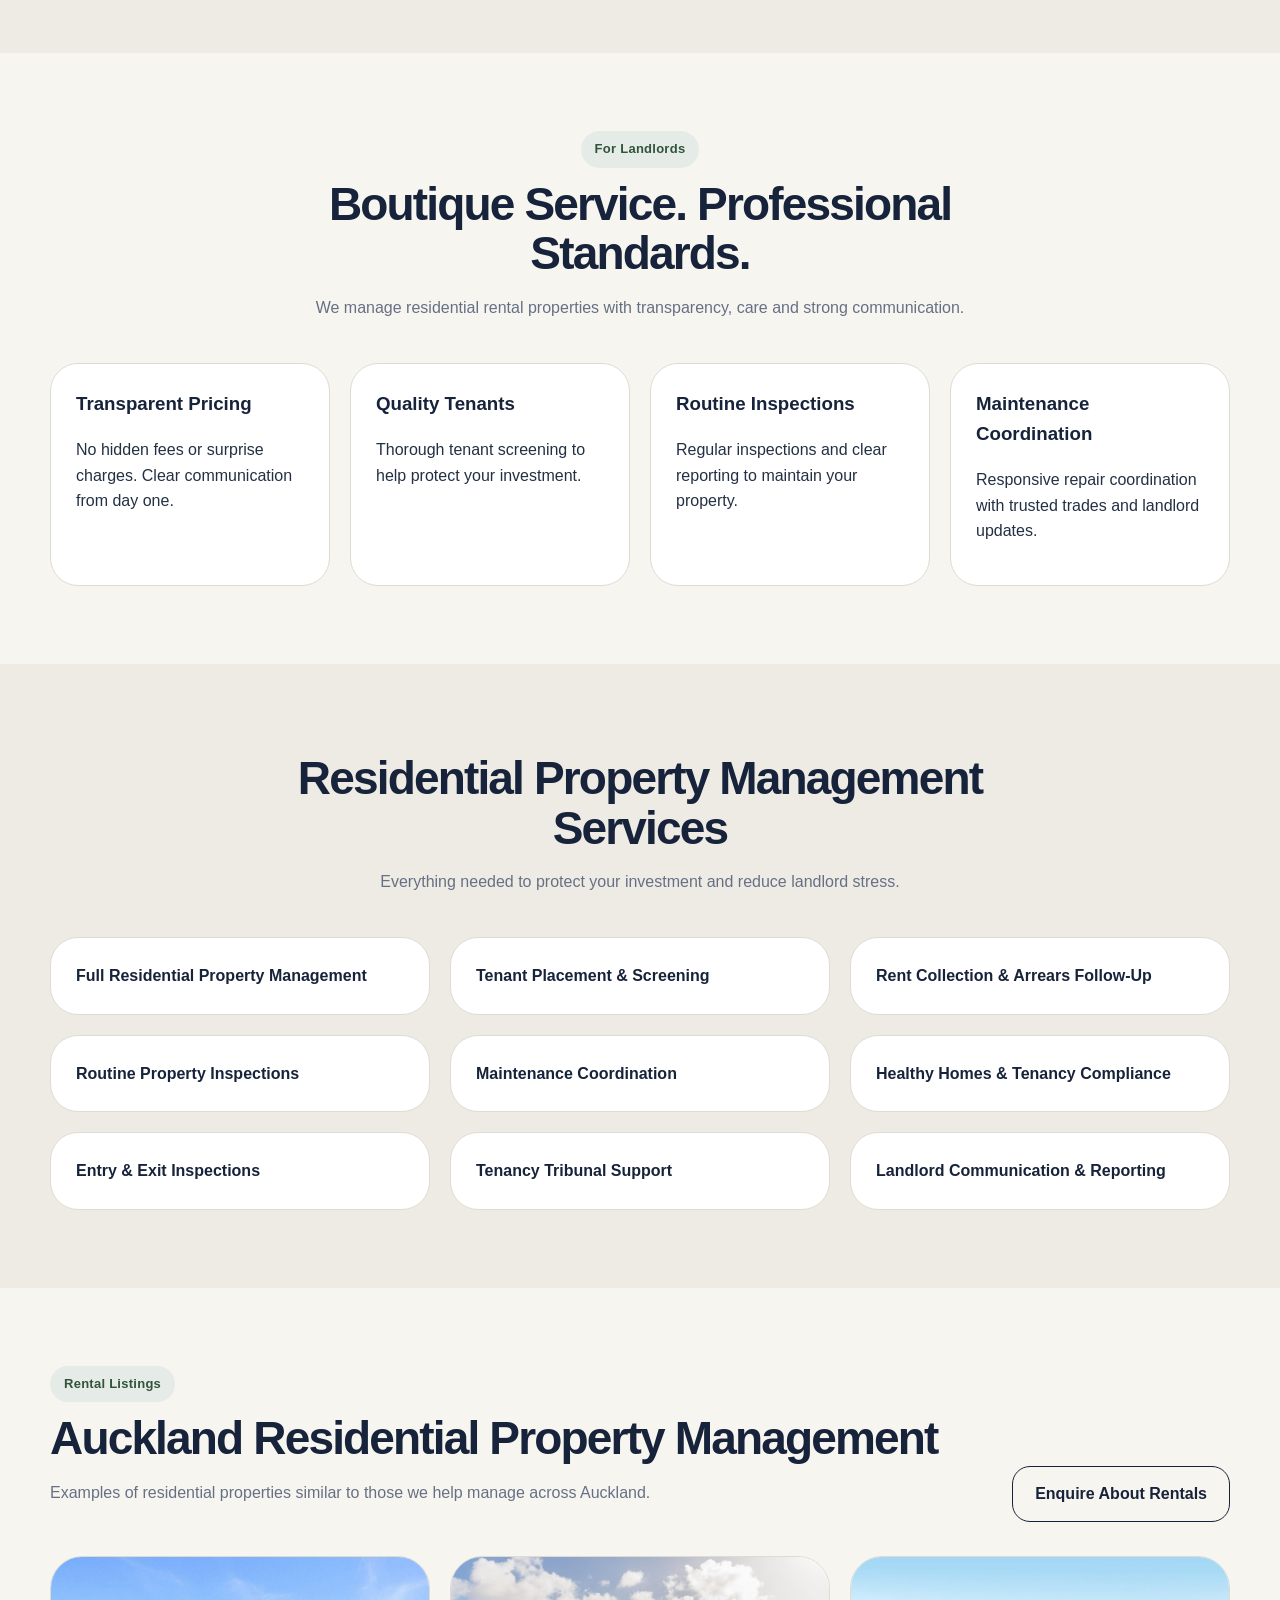
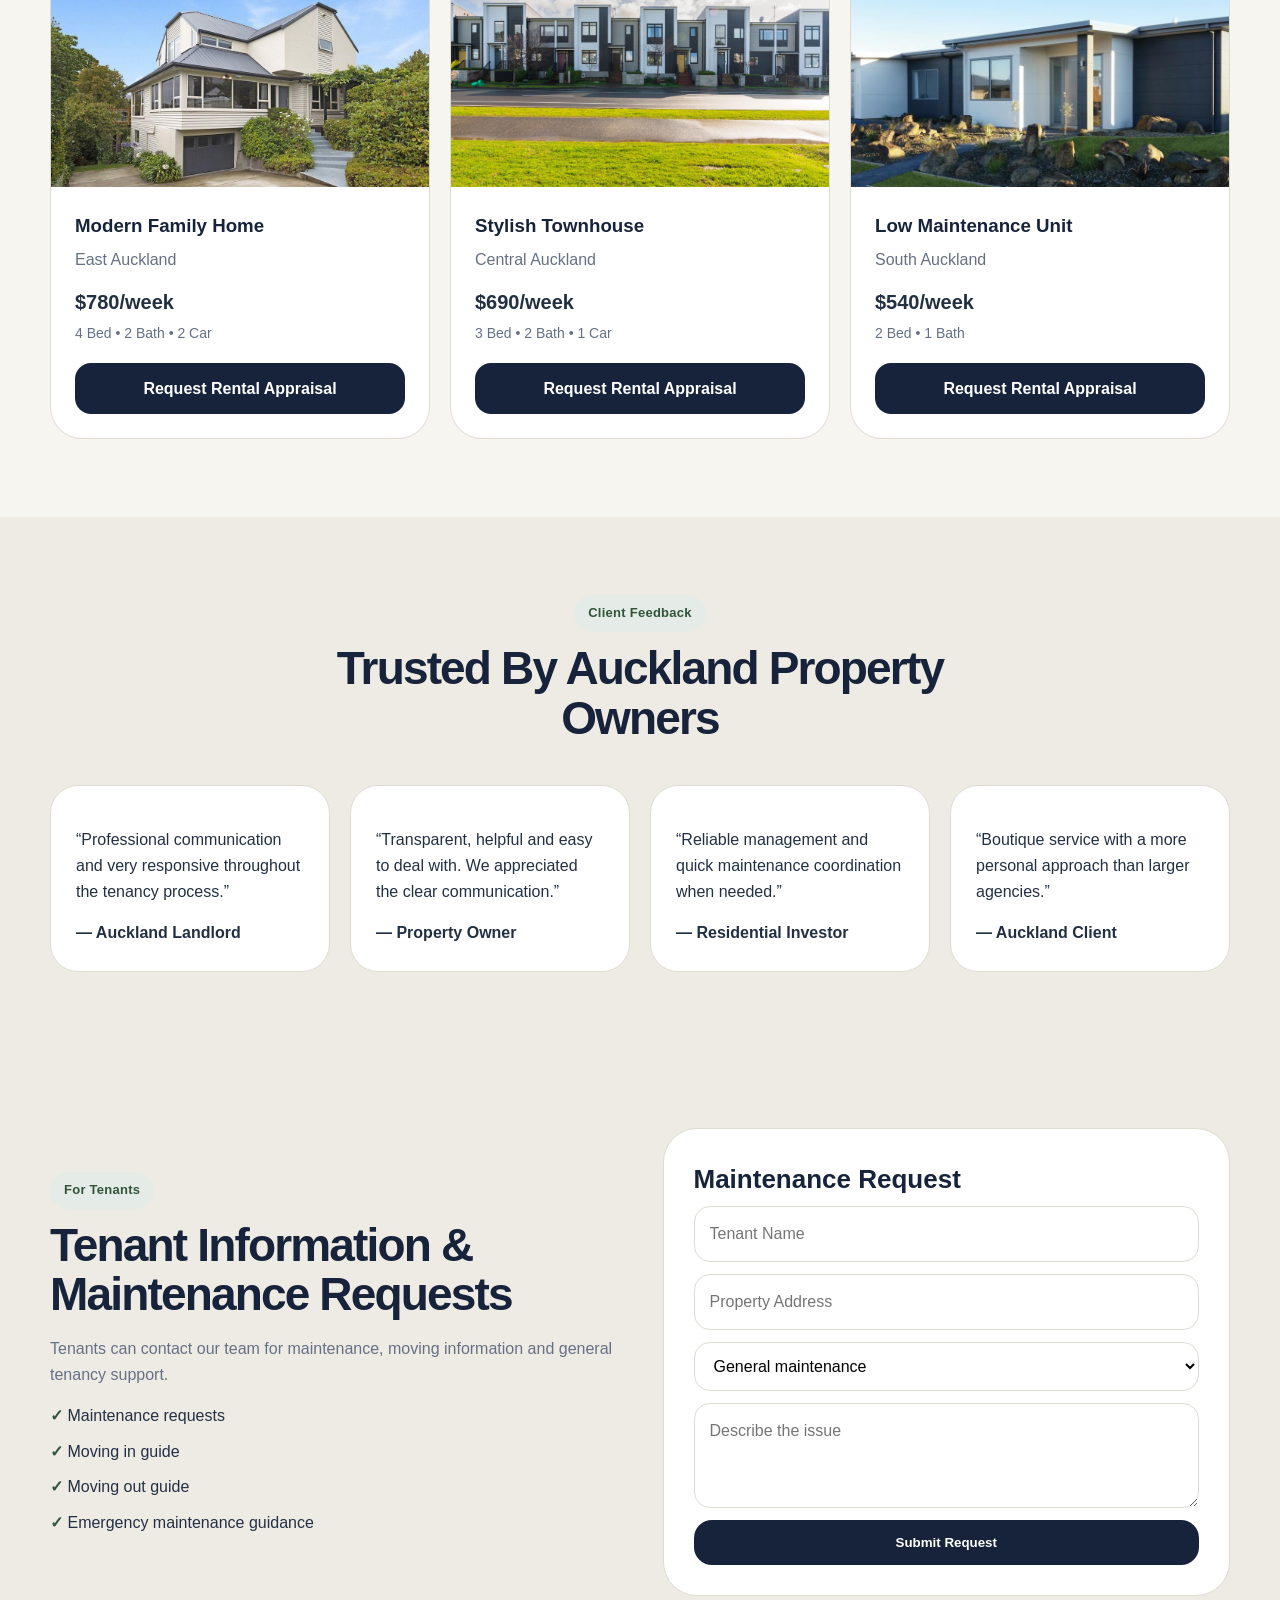
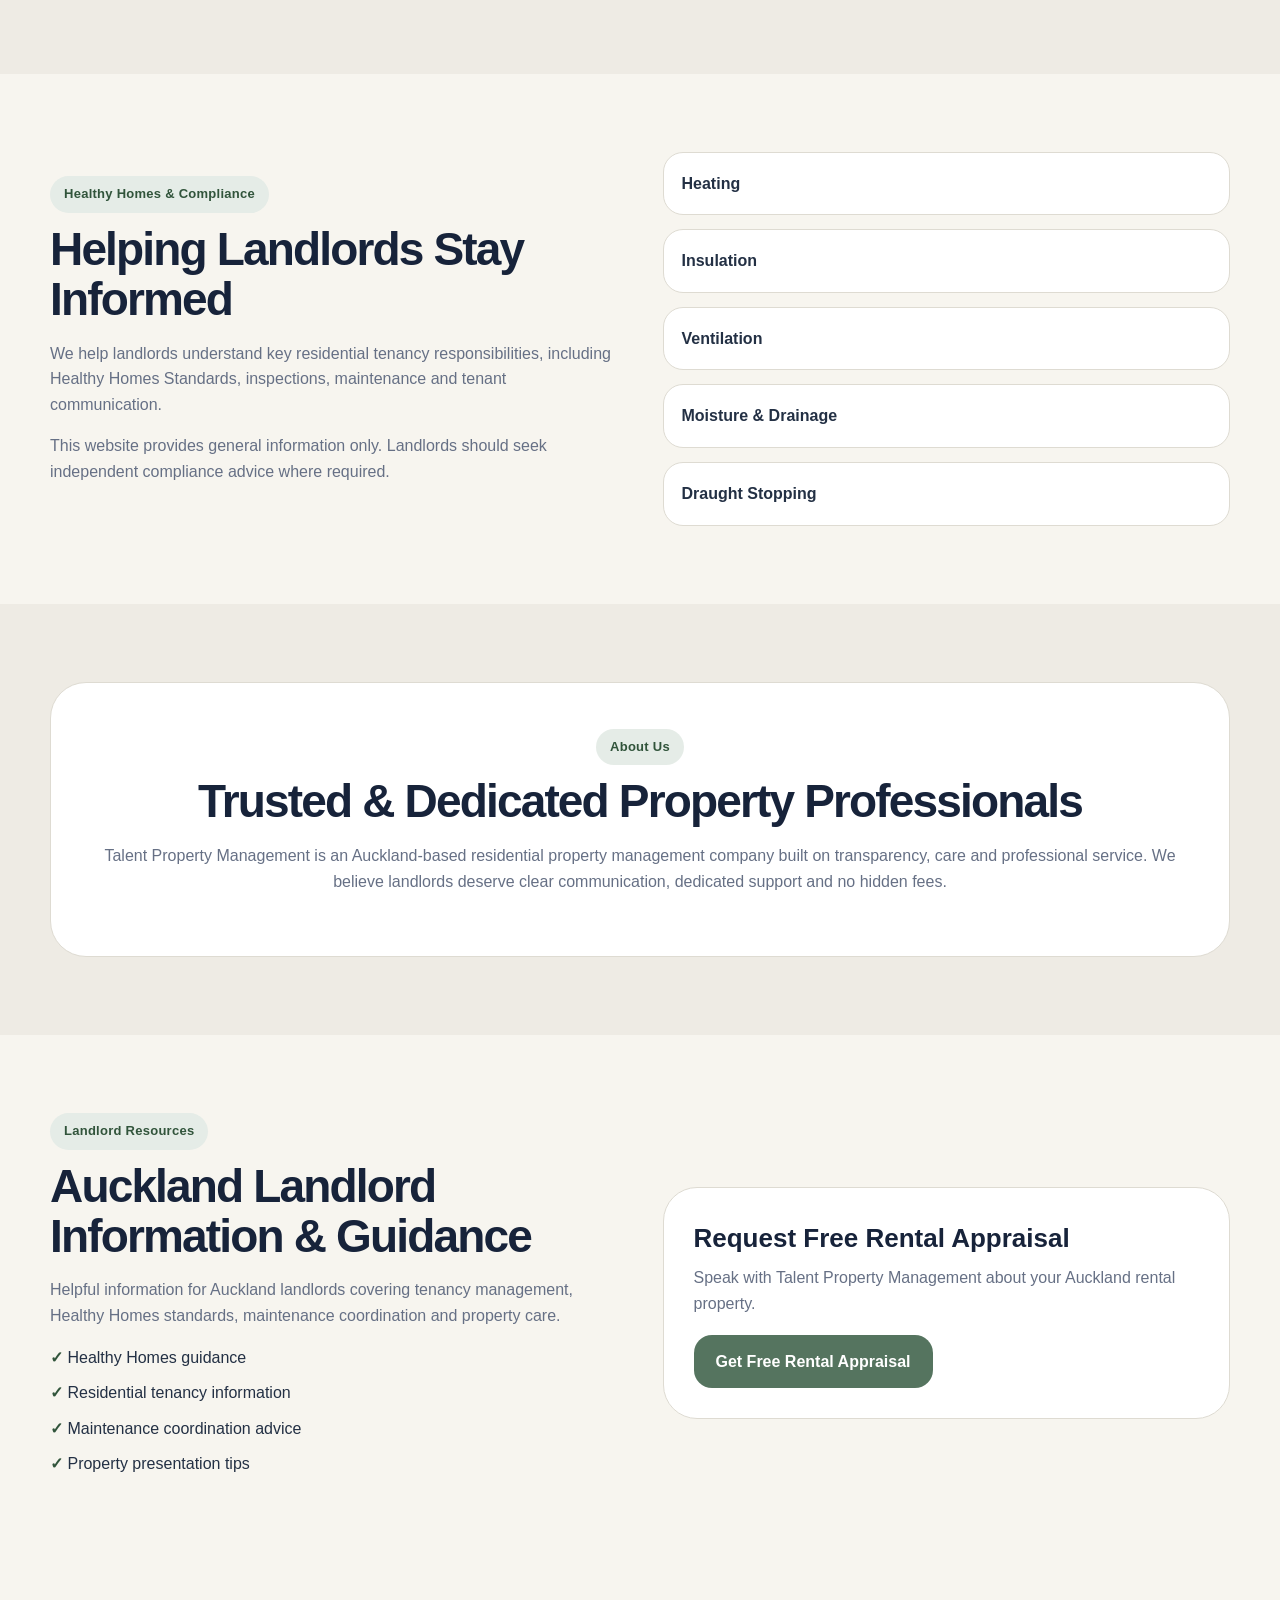
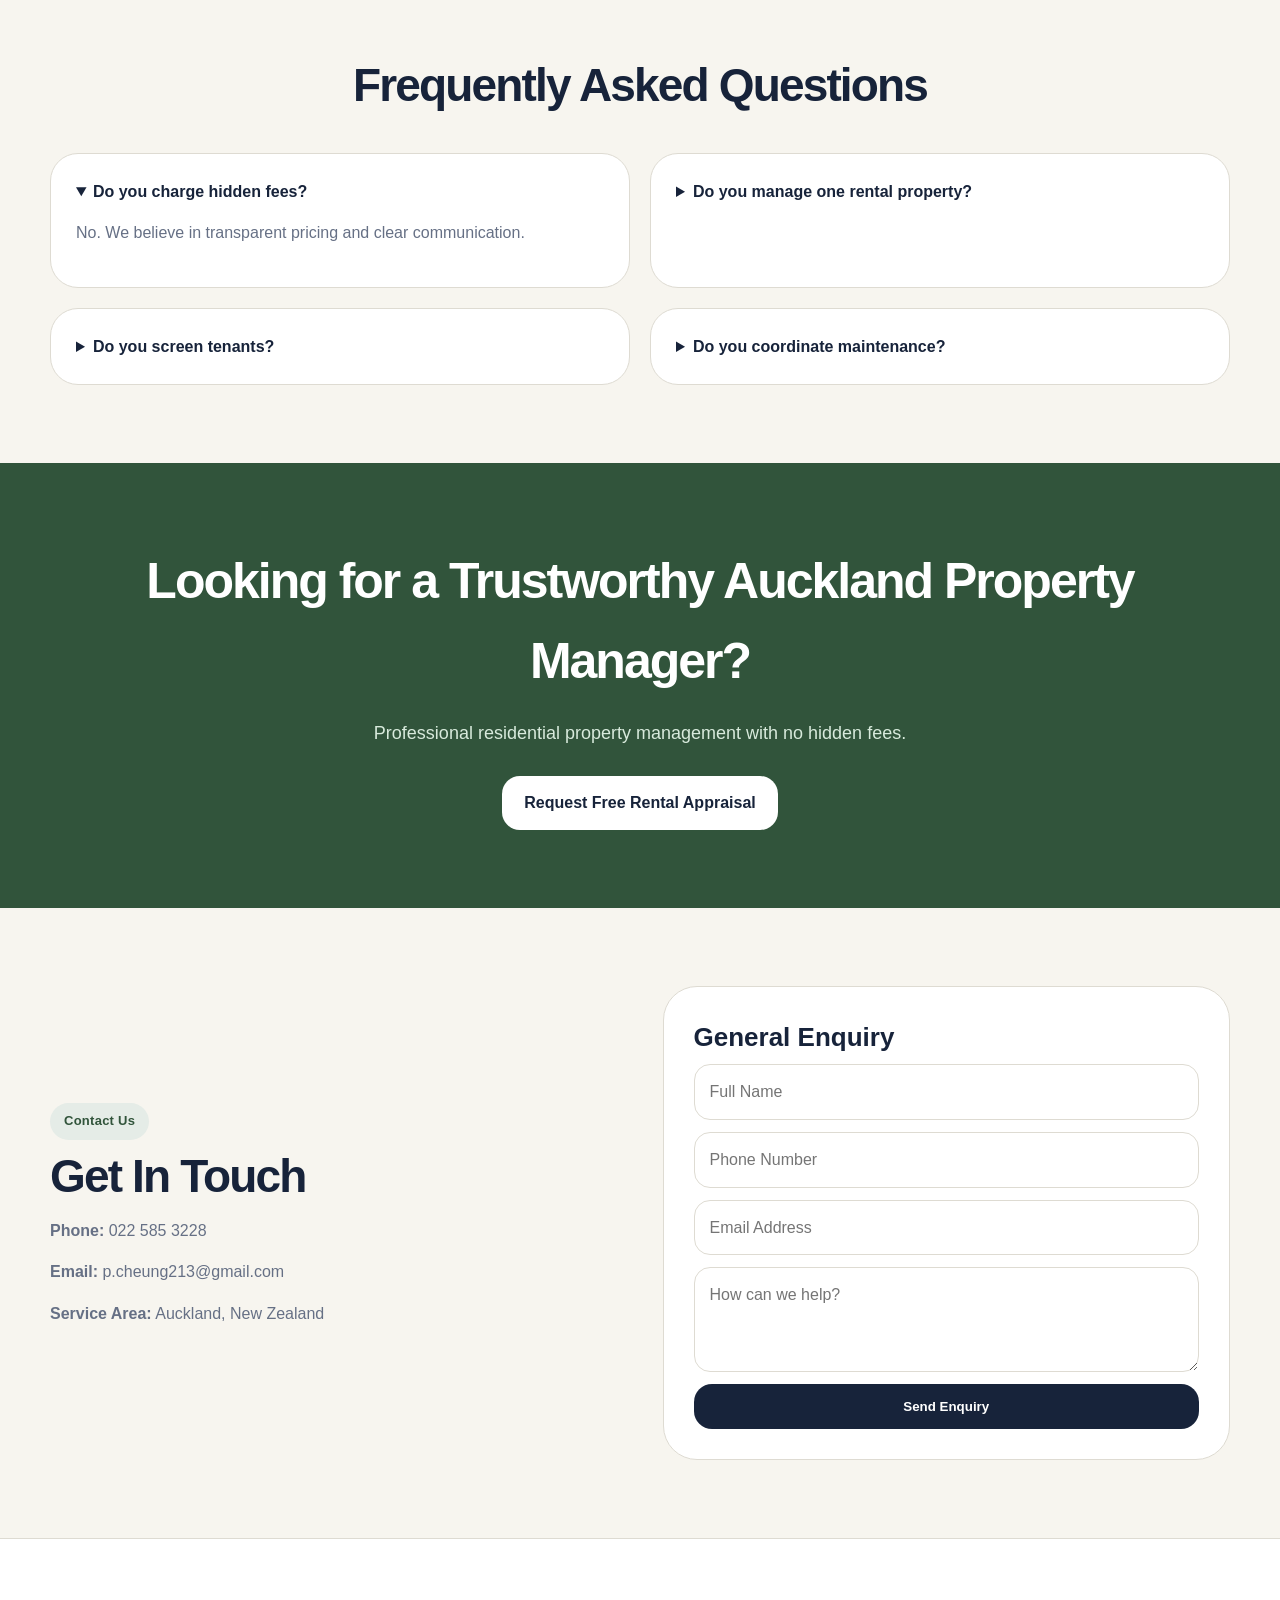
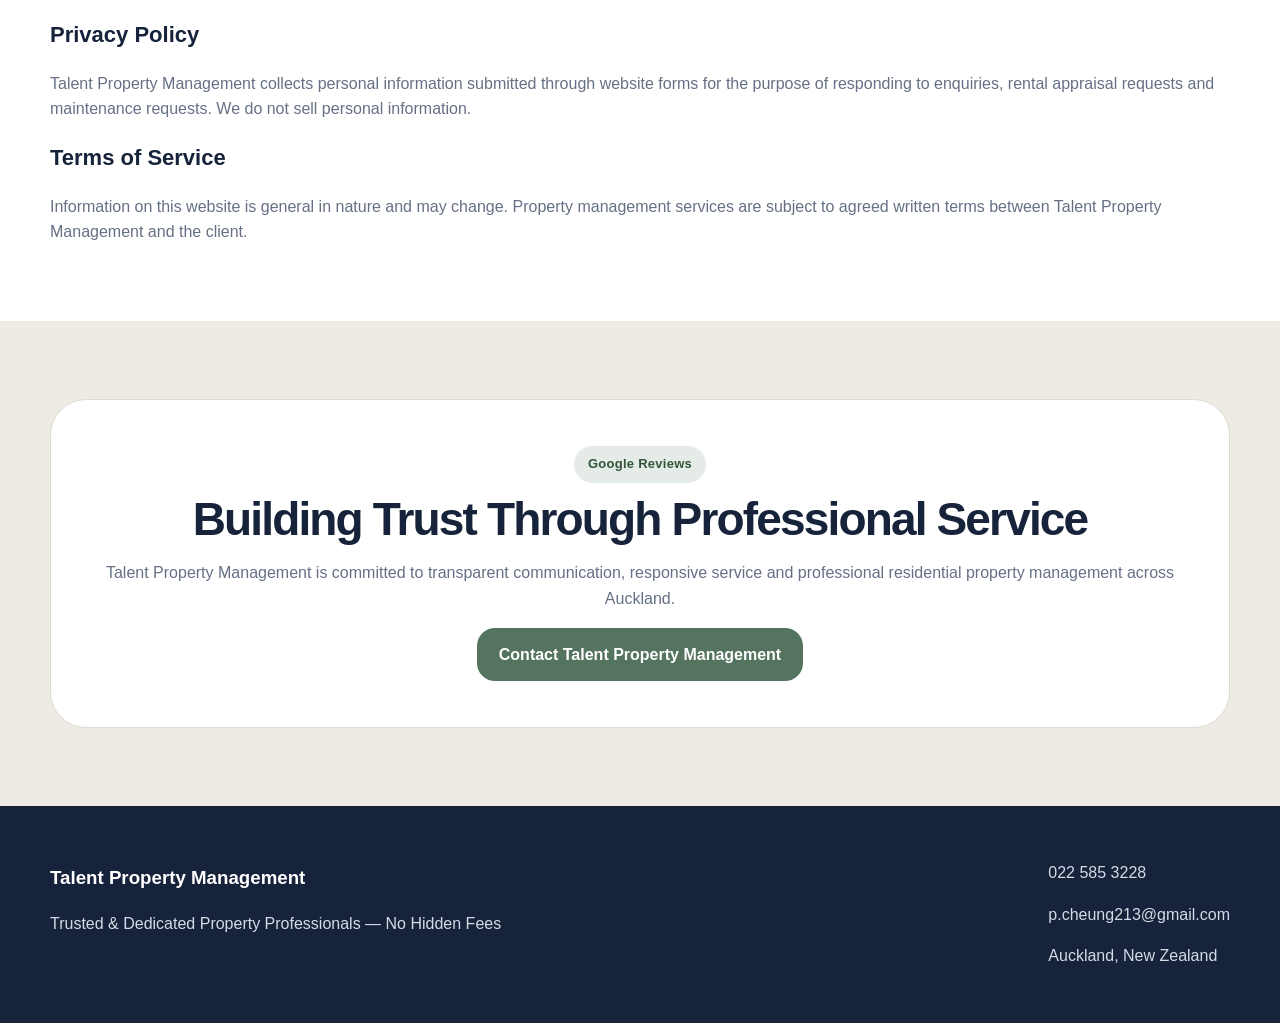
==== commit 3e919a38: "Update index.html" ====
--- a/index.html
+++ b/index.html
@@ -166,7 +166,7 @@
               <p>Central Auckland</p>
               <strong>$690/week</strong>
               <span>3 Bed • 2 Bath • 1 Car</span>
-              <a href="mailto:p.cheung213@gmail.com?subject=Rental Application - Stylish Townhouse">Apply Now</a>
+              <a href="mailto:p.cheung213@gmail.com?subject=Rental Application - Stylish Townhouse">Request Rental Appraisal</a>
             </div>
           </article>
           <article class="listing-card">
@@ -178,7 +178,7 @@
               <p>South Auckland</p>
               <strong>$540/week</strong>
               <span>2 Bed • 1 Bath</span>
-              <a href="mailto:p.cheung213@gmail.com?subject=Rental Application - Low Maintenance Unit">Apply Now</a>
+              <a href="mailto:p.cheung213@gmail.com?subject=Rental Application - Low Maintenance Unit">Request Rental Appraisal</a>
             </div>
           </article>
         </div>
--- a/style.css
+++ b/style.css
@@ -241,12 +241,15 @@
 }
 
 .listing-image {
-  height: 210px;
-  background: linear-gradient(135deg, #c9d0d7, #eef1f0);
-  display: grid;
-  place-items: center;
-  color: #657080;
-  font-weight: 700;
+  height: 230px;
+  overflow: hidden;
+}
+
+.listing-image img {
+  width: 100%;
+  height: 100%;
+  object-fit: cover;
+  display: block;
 }
 
 .listing-content { padding: 24px; }
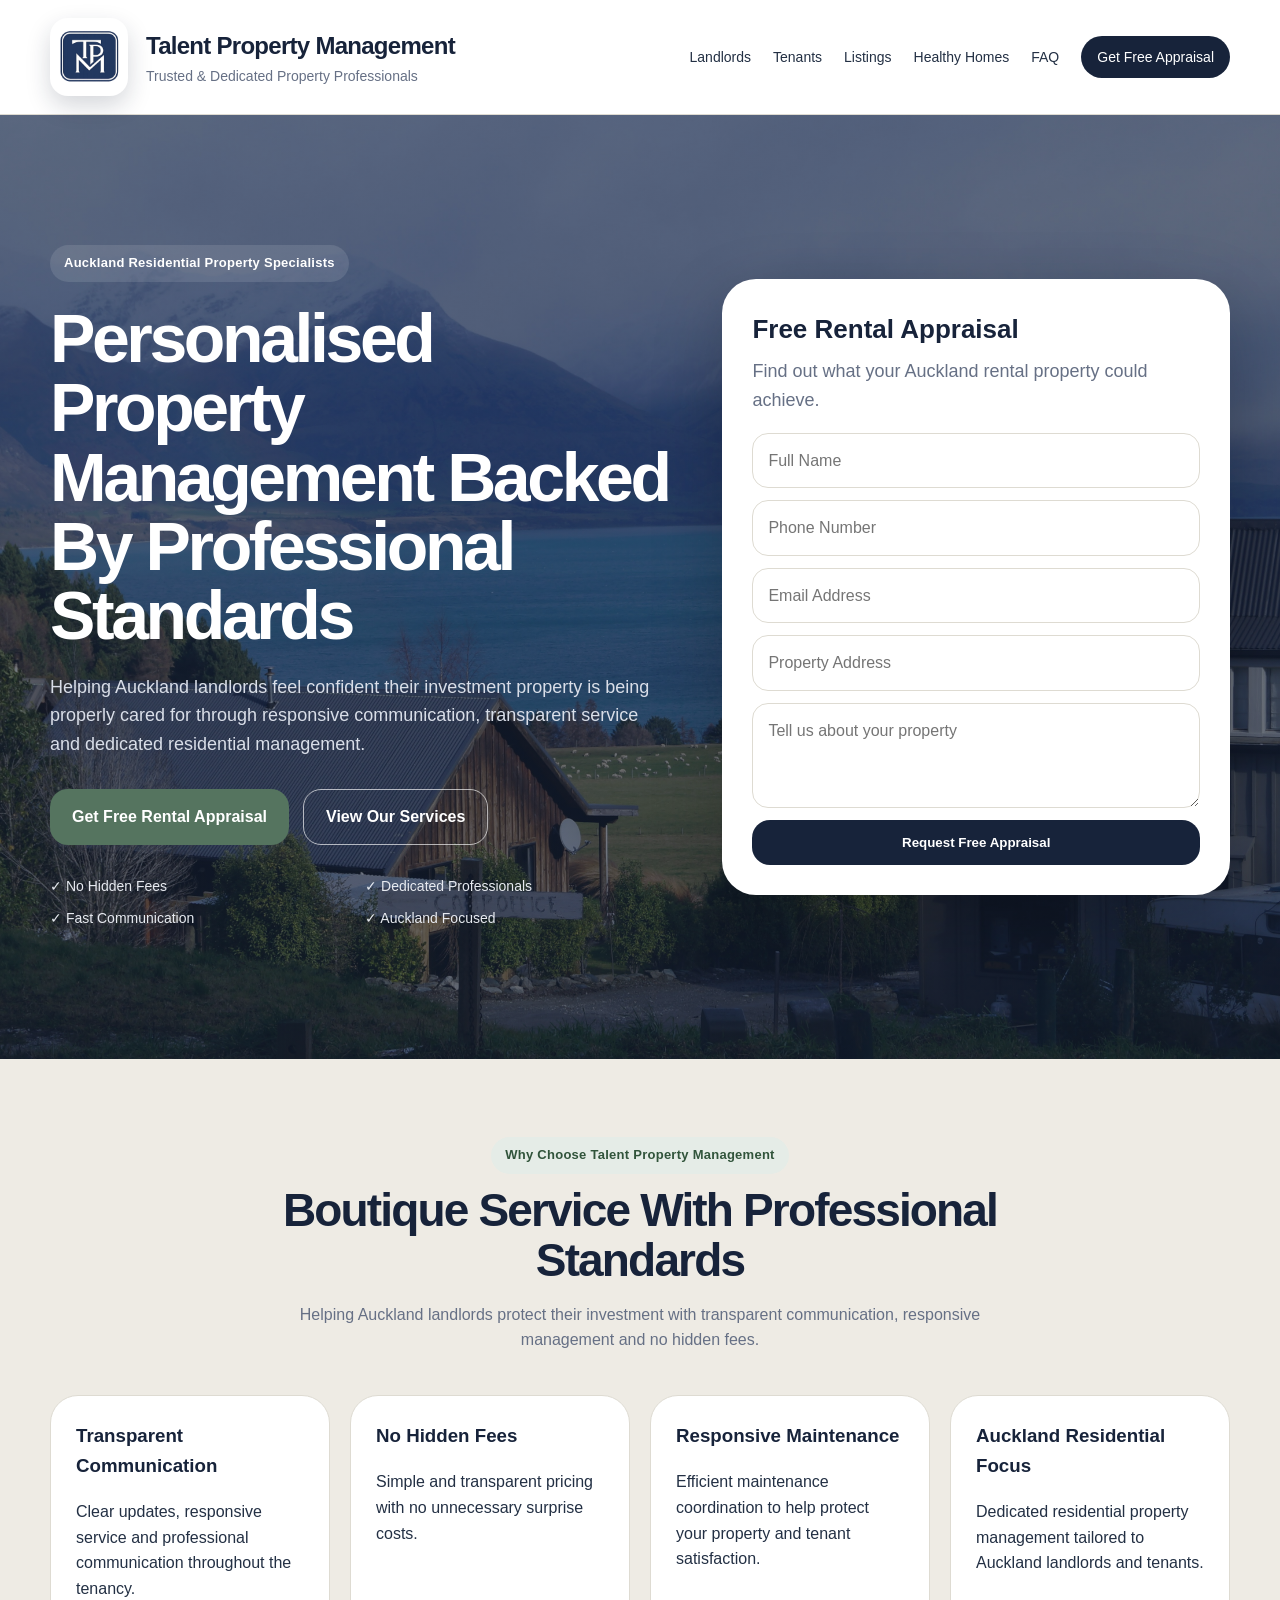
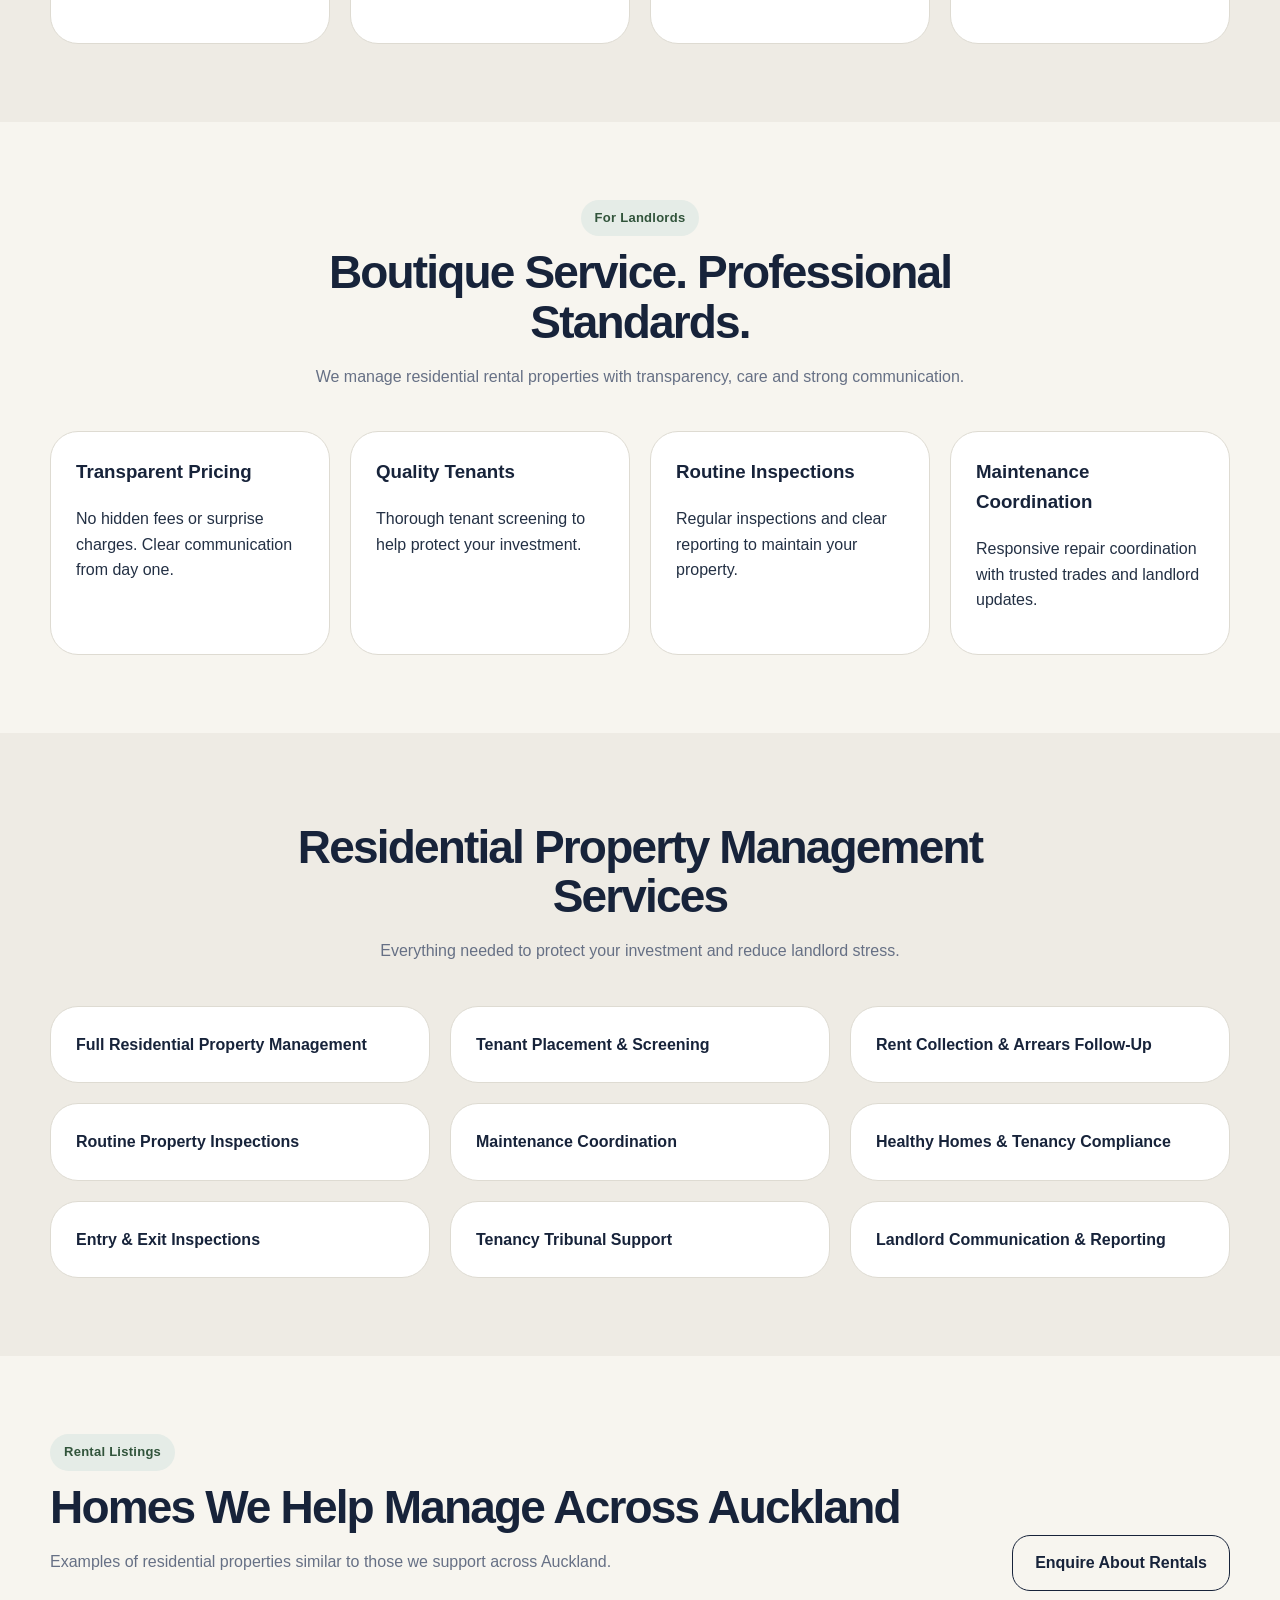
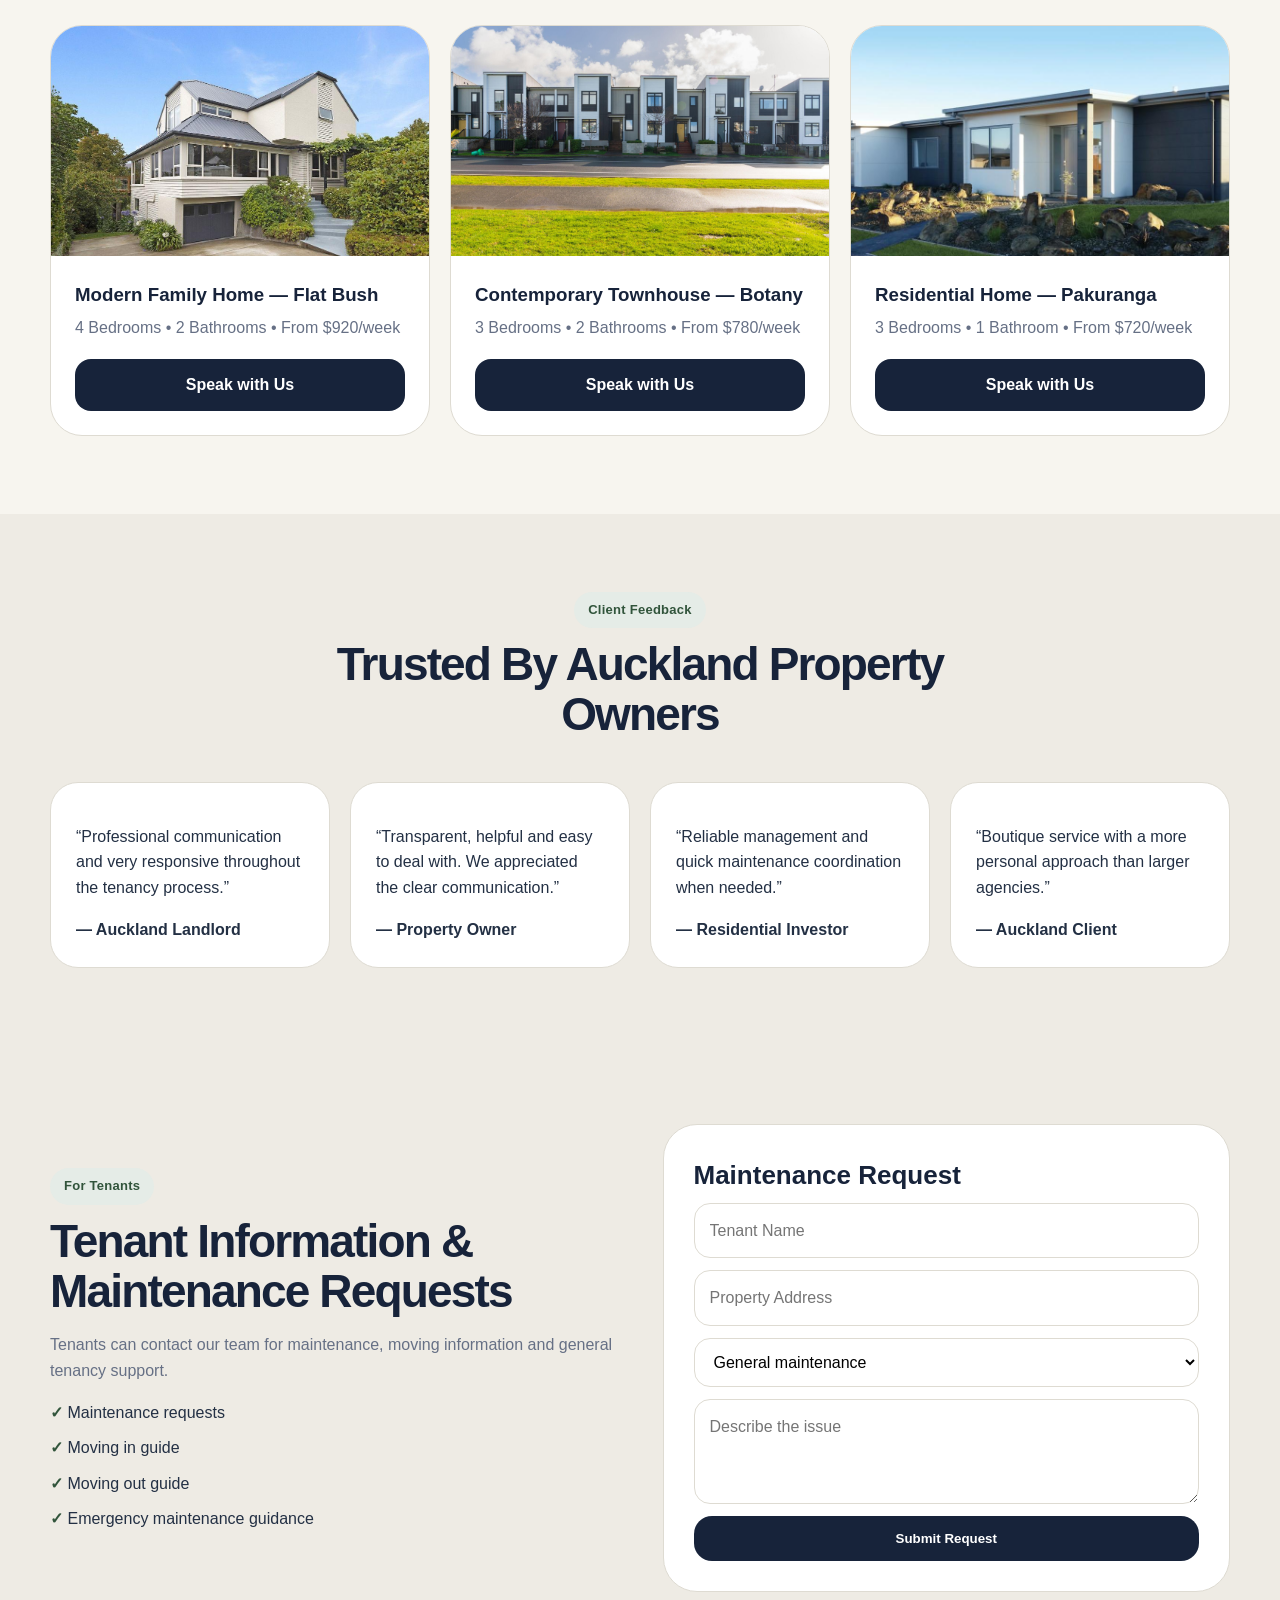
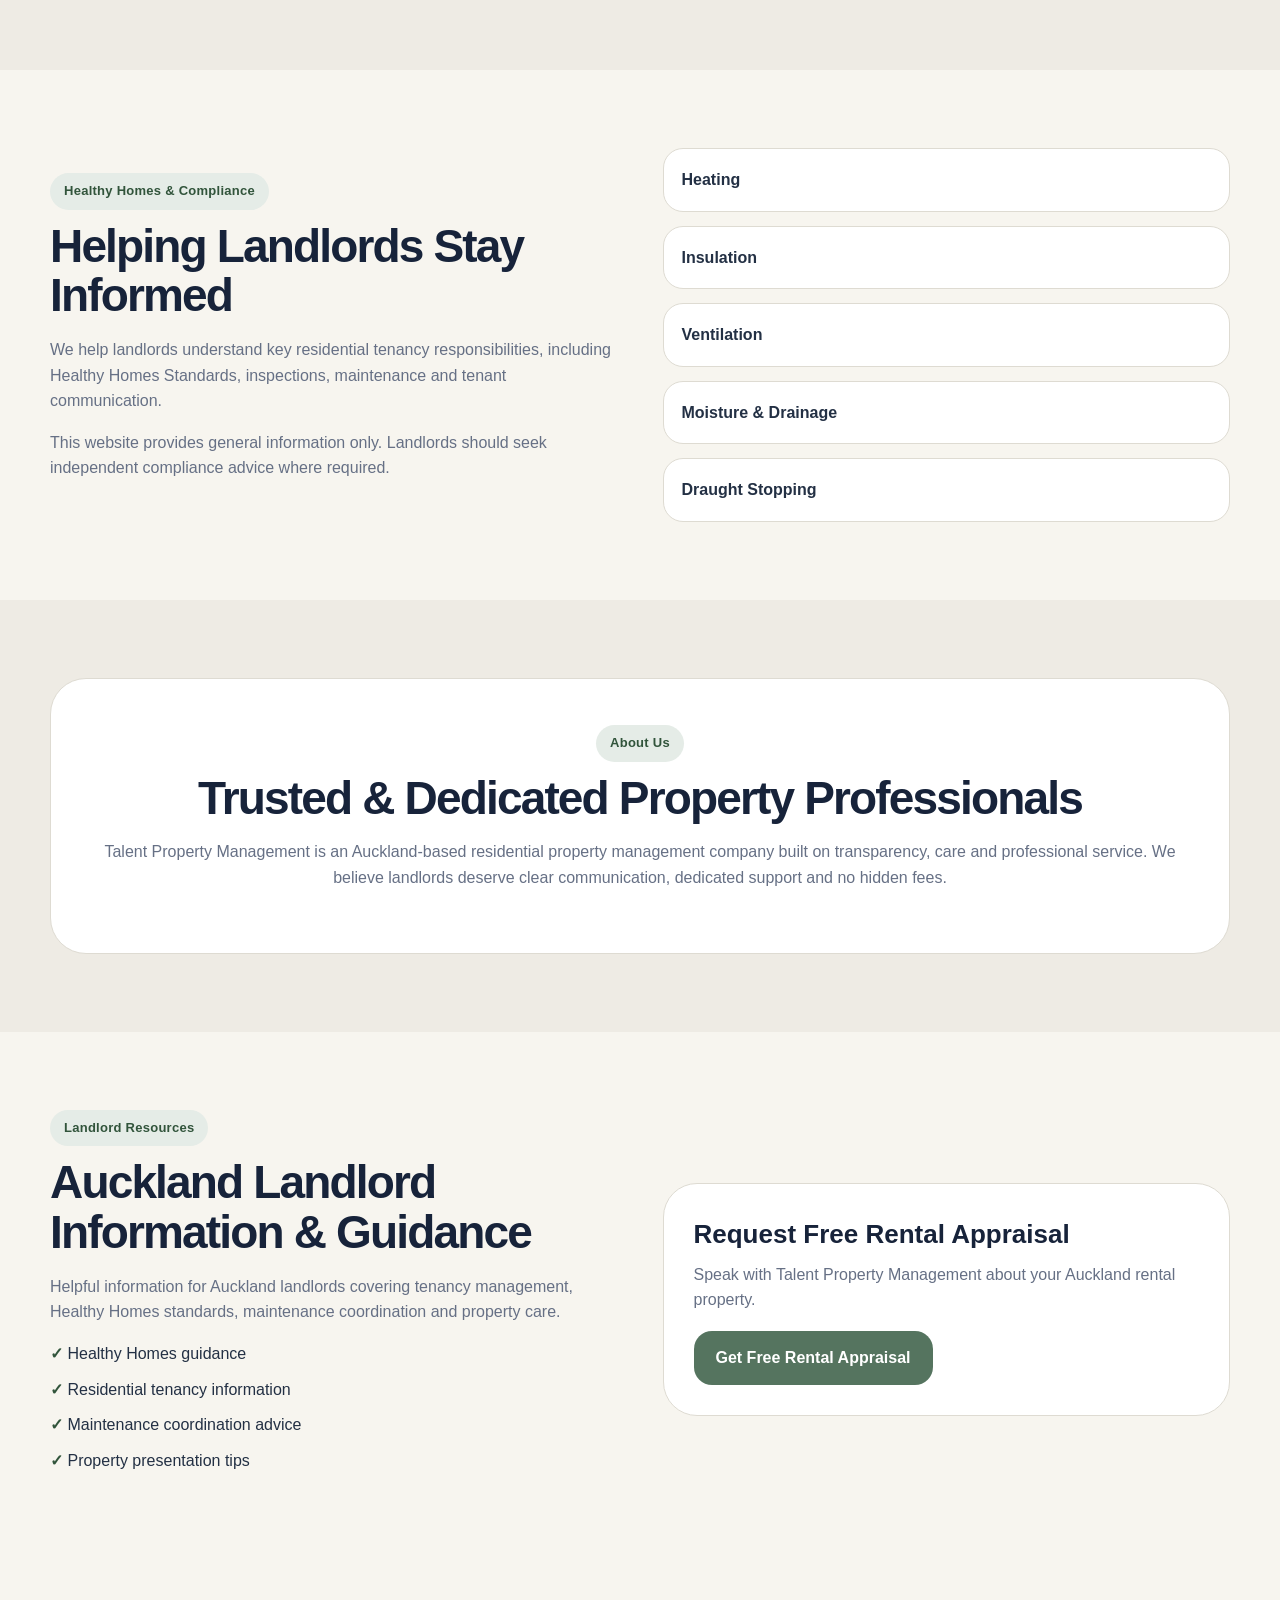
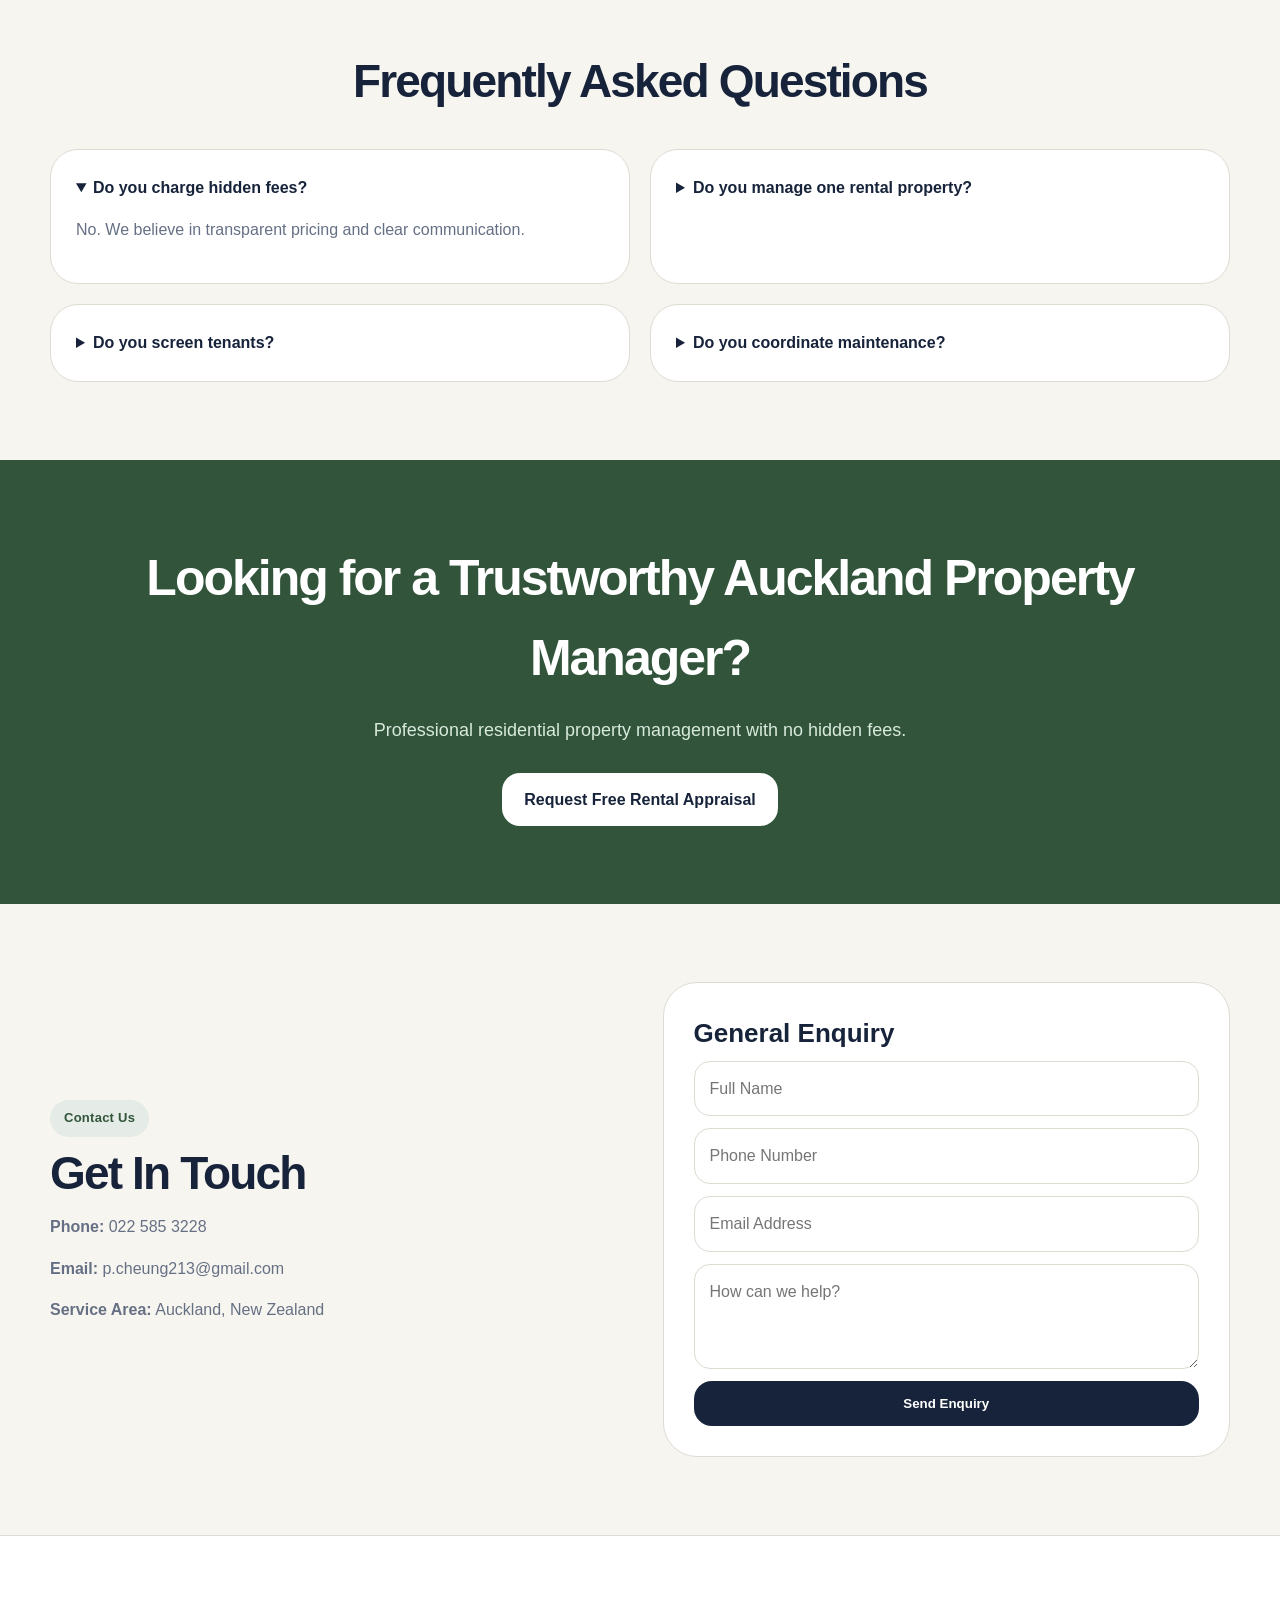
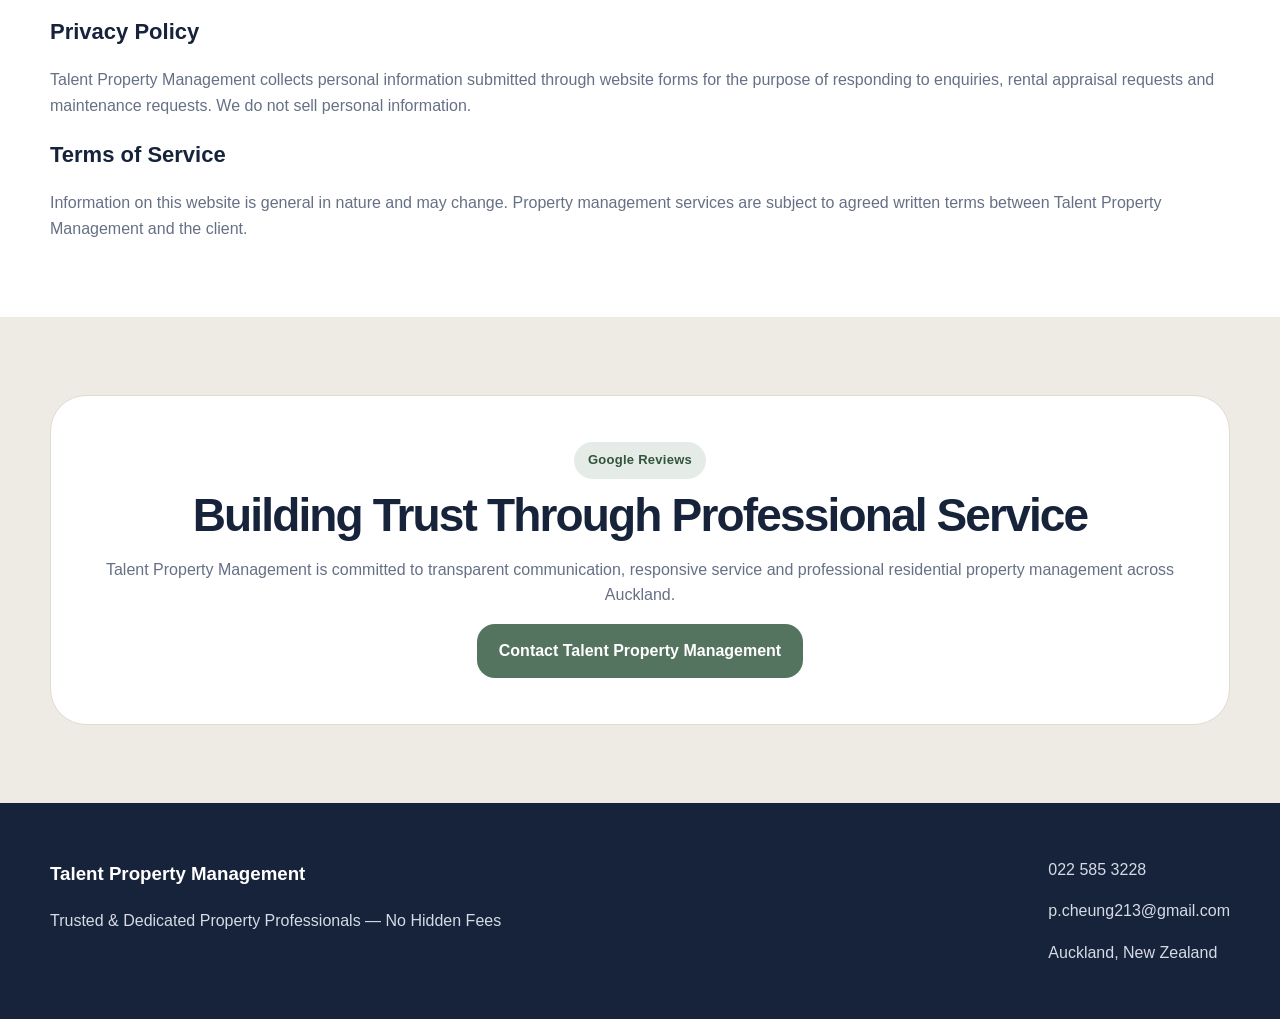
==== commit 085394be: "Update index.html" ====
--- a/index.html
+++ b/index.html
@@ -34,11 +34,11 @@
       <div class="container hero-grid">
         <div class="hero-copy">
           <span class="eyebrow">Auckland Residential Property Specialists</span>
-          <h2>Trusted Property Management Without Hidden Fees</h2>
-          <p>Dedicated property professionals helping Auckland landlords protect their investment, secure quality tenants and enjoy stress-free residential property management.</p>
+          <h2>Personalised Property Management Backed By Professional Standards</h2>
+          <p>Helping Auckland landlords feel confident their investment property is being properly cared for through responsive communication, transparent service and dedicated residential management.</p>
           <div class="hero-actions">
             <a class="primary-btn" href="#appraisal">Get Free Rental Appraisal</a>
-            <a class="secondary-btn" href="tel:0225853228">Call 022 585 3228</a>
+            <a class="secondary-btn" href="#landlords">View Our Services</a>
           </div>
           <div class="trust-grid">
             <span>✓ No Hidden Fees</span>
@@ -138,8 +138,8 @@
         <div class="split-heading">
           <div>
             <span class="eyebrow dark">Rental Listings</span>
-            <h2>Auckland Residential Property Management</h2>
-            <p>Examples of residential properties similar to those we help manage across Auckland.</p>
+            <h2>Homes We Help Manage Across Auckland</h2>
+            <p>Examples of residential properties similar to those we support across Auckland.</p>
           </div>
           <a class="outline-btn" href="#contact">Enquire About Rentals</a>
         </div>
@@ -150,11 +150,9 @@
   <img src="property1.jpg" alt="Residential Property">
 </div>
             <div class="listing-content">
-              <h3>Modern Family Home</h3>
-              <p>East Auckland</p>
-              <strong>$780/week</strong>
-              <span>4 Bed • 2 Bath • 2 Car</span>
-              <a href="mailto:p.cheung213@gmail.com?subject=Rental Application - Modern Family Home">Request Rental Appraisal</a>
+              <h3>Modern Family Home — Flat Bush</h3>
+<p>4 Bedrooms • 2 Bathrooms • From $920/week</p>
+              <a href="mailto:p.cheung213@gmail.com?subject=Rental Application - Modern Family Home">Speak with Us</a>
             </div>
           </article>
           <article class="listing-card">
@@ -162,11 +160,9 @@
   <img src="property2.jpg" alt="Residential Property">
 </div>
             <div class="listing-content">
-              <h3>Stylish Townhouse</h3>
-              <p>Central Auckland</p>
-              <strong>$690/week</strong>
-              <span>3 Bed • 2 Bath • 1 Car</span>
-              <a href="mailto:p.cheung213@gmail.com?subject=Rental Application - Stylish Townhouse">Request Rental Appraisal</a>
+              <h3>Contemporary Townhouse — Botany</h3>
+<p>3 Bedrooms • 2 Bathrooms • From $780/week</p>
+              <a href="mailto:p.cheung213@gmail.com?subject=Rental Application - Stylish Townhouse">Speak with Us</a>
             </div>
           </article>
           <article class="listing-card">
@@ -174,11 +170,9 @@
   <img src="property3.jpg" alt="Residential Property">
 </div>
             <div class="listing-content">
-              <h3>Low Maintenance Unit</h3>
-              <p>South Auckland</p>
-              <strong>$540/week</strong>
-              <span>2 Bed • 1 Bath</span>
-              <a href="mailto:p.cheung213@gmail.com?subject=Rental Application - Low Maintenance Unit">Request Rental Appraisal</a>
+              <h3>Residential Home — Pakuranga</h3>
+<p>3 Bedrooms • 1 Bathroom • From $720/week</p>
+              <a href="mailto:p.cheung213@gmail.com?subject=Rental Application - Low Maintenance Unit">Speak with Us</a>
             </div>
           </article>
         </div>
--- a/style.css
+++ b/style.css
@@ -372,3 +372,97 @@
 .brand p {
   font-size: 14px;
 }
+@media (max-width: 600px) {
+  .container {
+    width: min(100% - 28px, 1180px);
+  }
+
+  .site-header {
+    position: sticky;
+    top: 0;
+  }
+
+  .nav {
+    padding: 10px 0;
+    gap: 12px;
+  }
+
+  .logo-image {
+    width: 44px;
+    height: 44px;
+    border-radius: 12px;
+  }
+
+  .brand {
+    gap: 10px;
+  }
+
+  .brand h1 {
+    font-size: 16px;
+    line-height: 1.05;
+  }
+
+  .brand p {
+    font-size: 11px;
+    line-height: 1.2;
+  }
+
+  .hero {
+    padding: 72px 0 48px;
+    background-position: center;
+  }
+
+  .hero h2 {
+    font-size: 38px;
+    line-height: 1.05;
+    letter-spacing: -0.04em;
+  }
+
+  .hero p {
+    font-size: 16px;
+  }
+
+  .hero-actions {
+    flex-direction: column;
+  }
+
+  .primary-btn,
+  .secondary-btn,
+  .outline-btn {
+    width: 100%;
+    padding: 15px 18px;
+  }
+
+  .trust-grid {
+    grid-template-columns: 1fr;
+  }
+
+  .form-card {
+    padding: 22px;
+    border-radius: 26px;
+  }
+
+  .section {
+    padding: 56px 0;
+  }
+
+  .section-heading {
+    text-align: left;
+  }
+
+  .section-heading h2,
+  .split-heading h2,
+  .two-col h2,
+  .about-box h2 {
+    font-size: 32px;
+  }
+
+  .listing-image {
+    height: 210px;
+  }
+
+  .about-box {
+    padding: 30px 22px;
+    text-align: left;
+  }
+}
